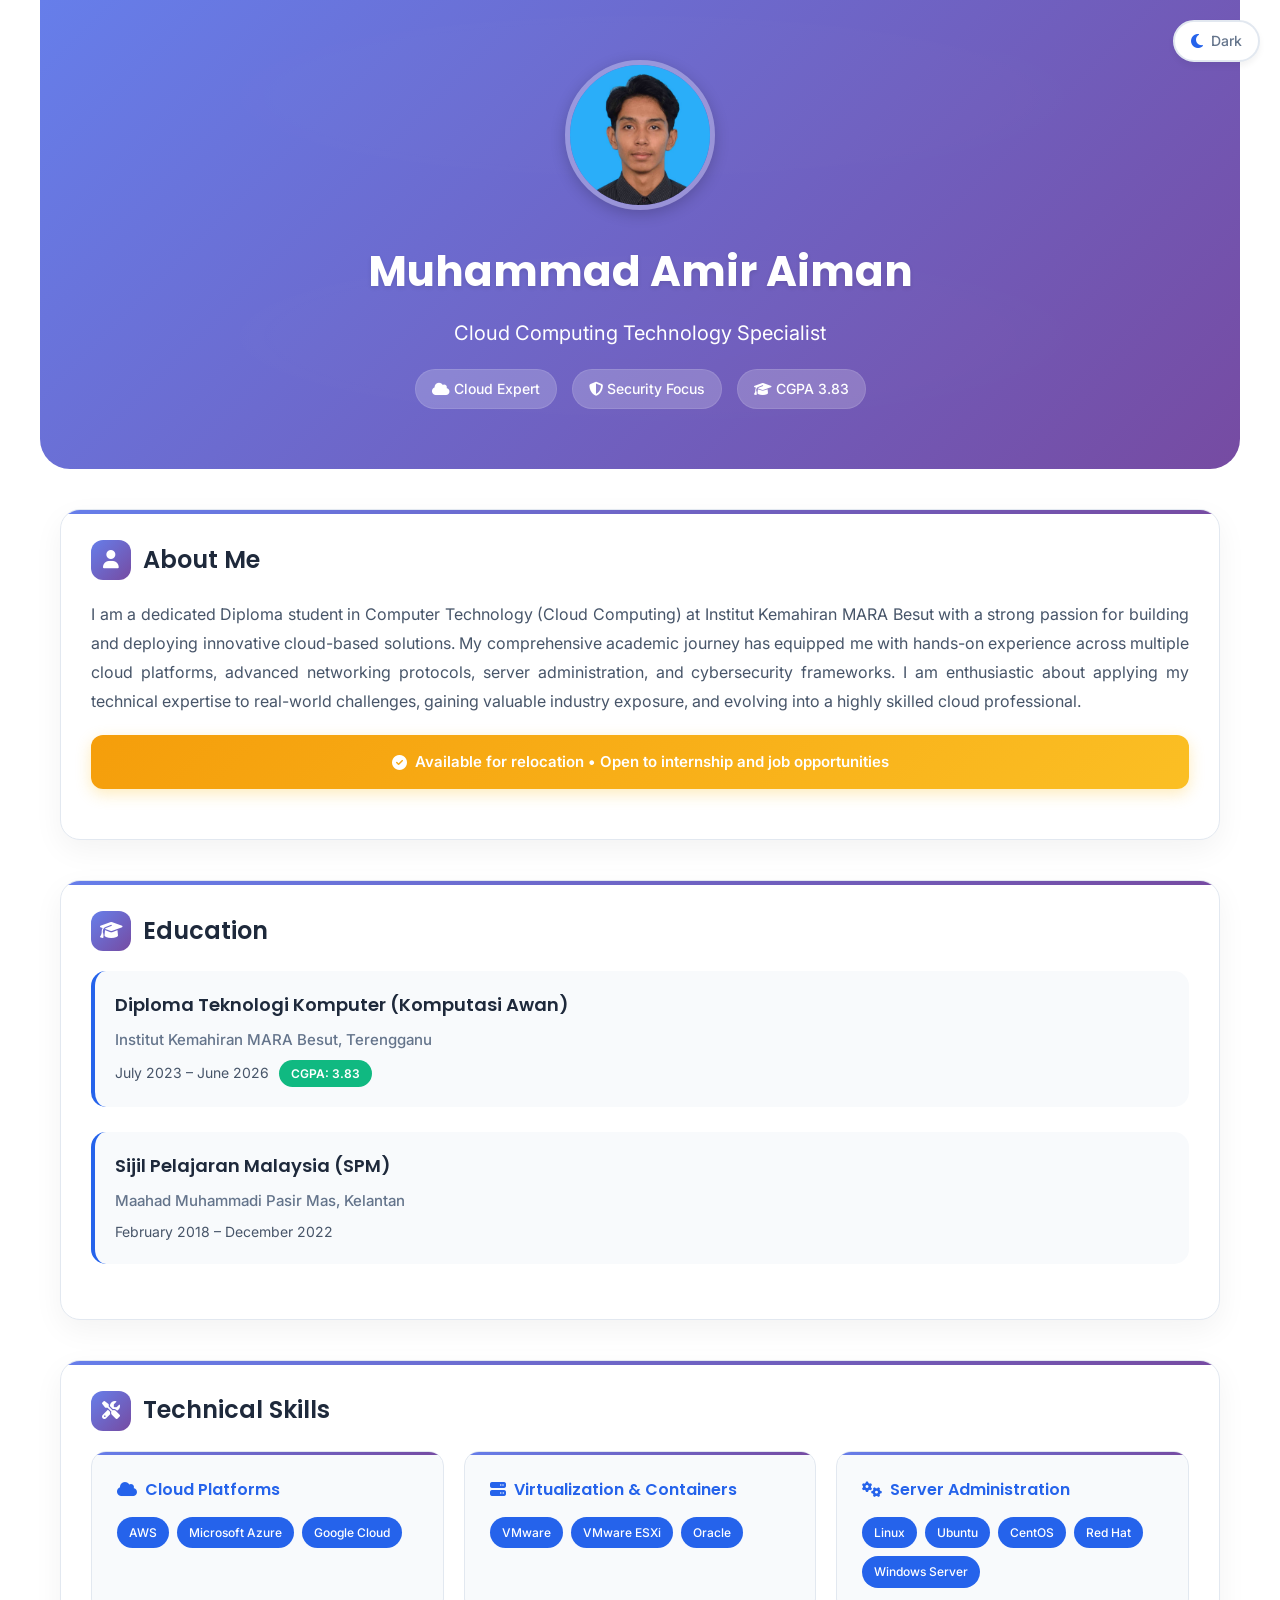
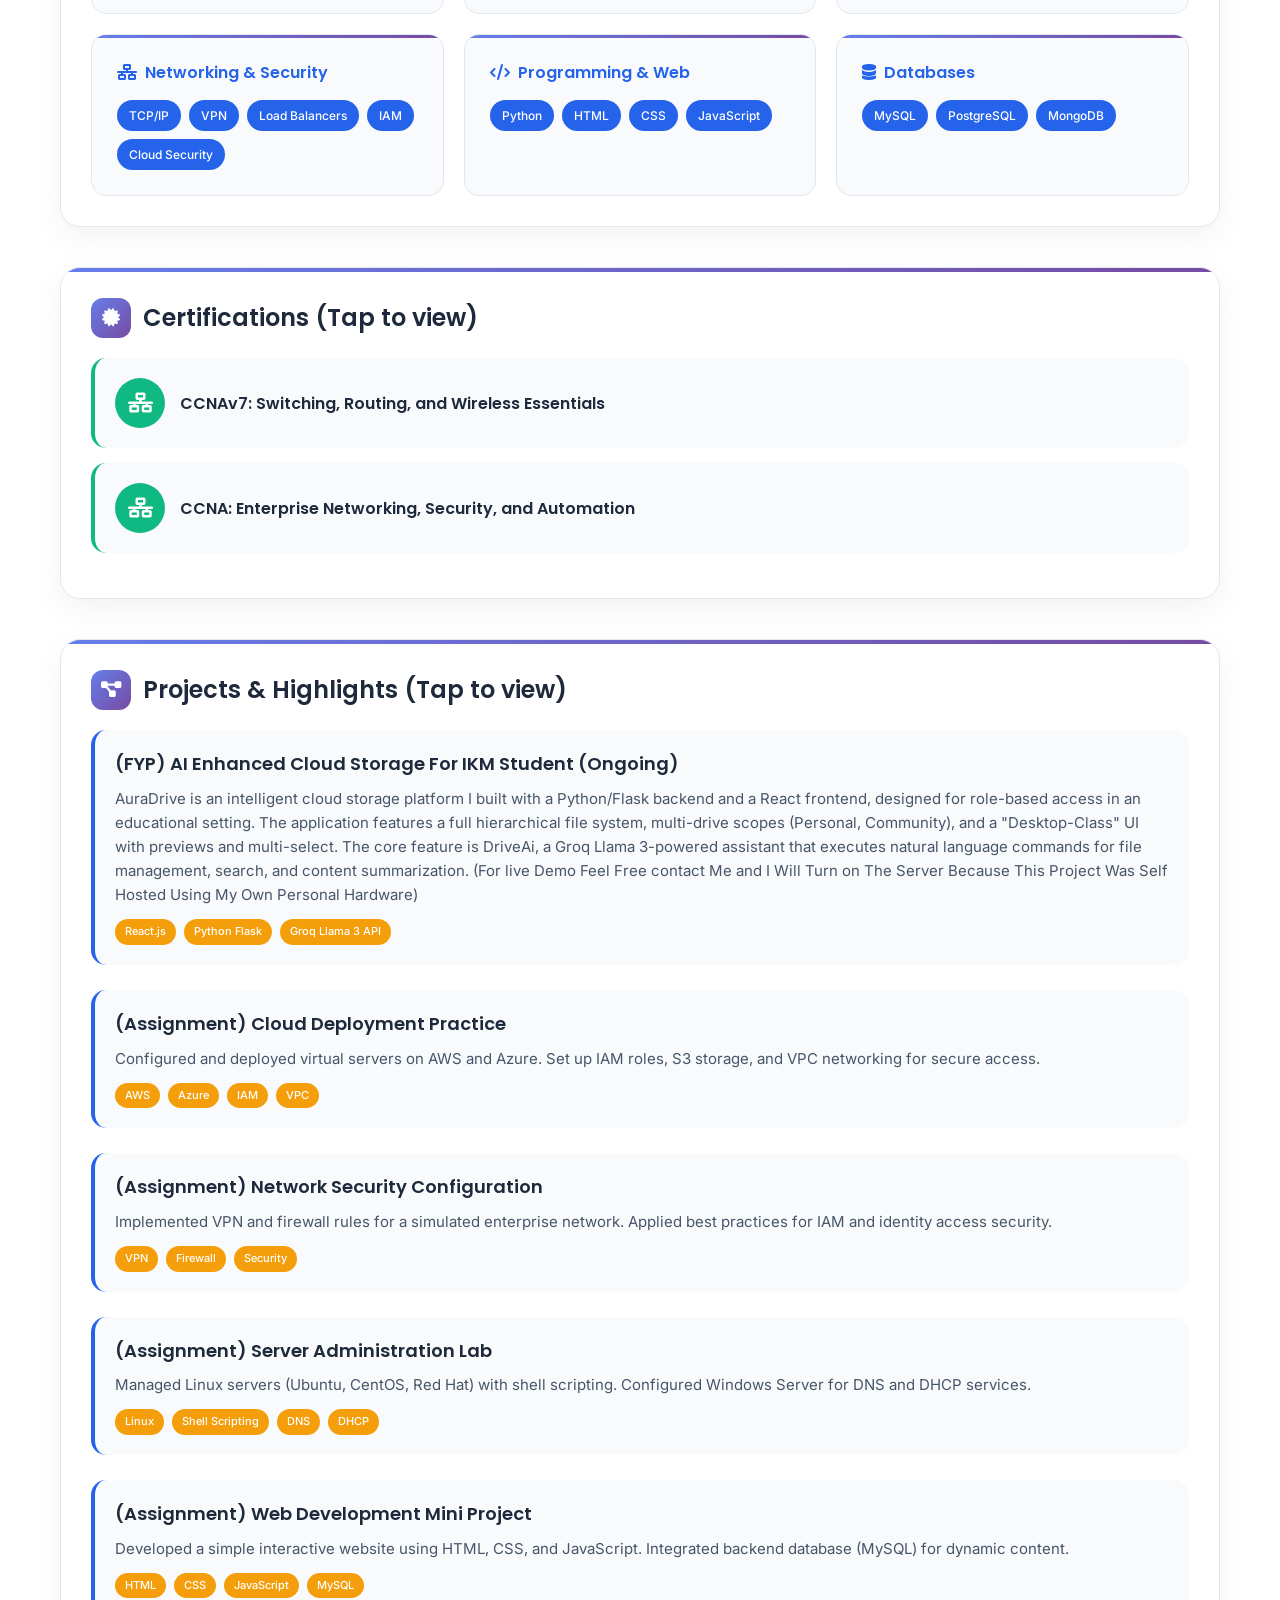
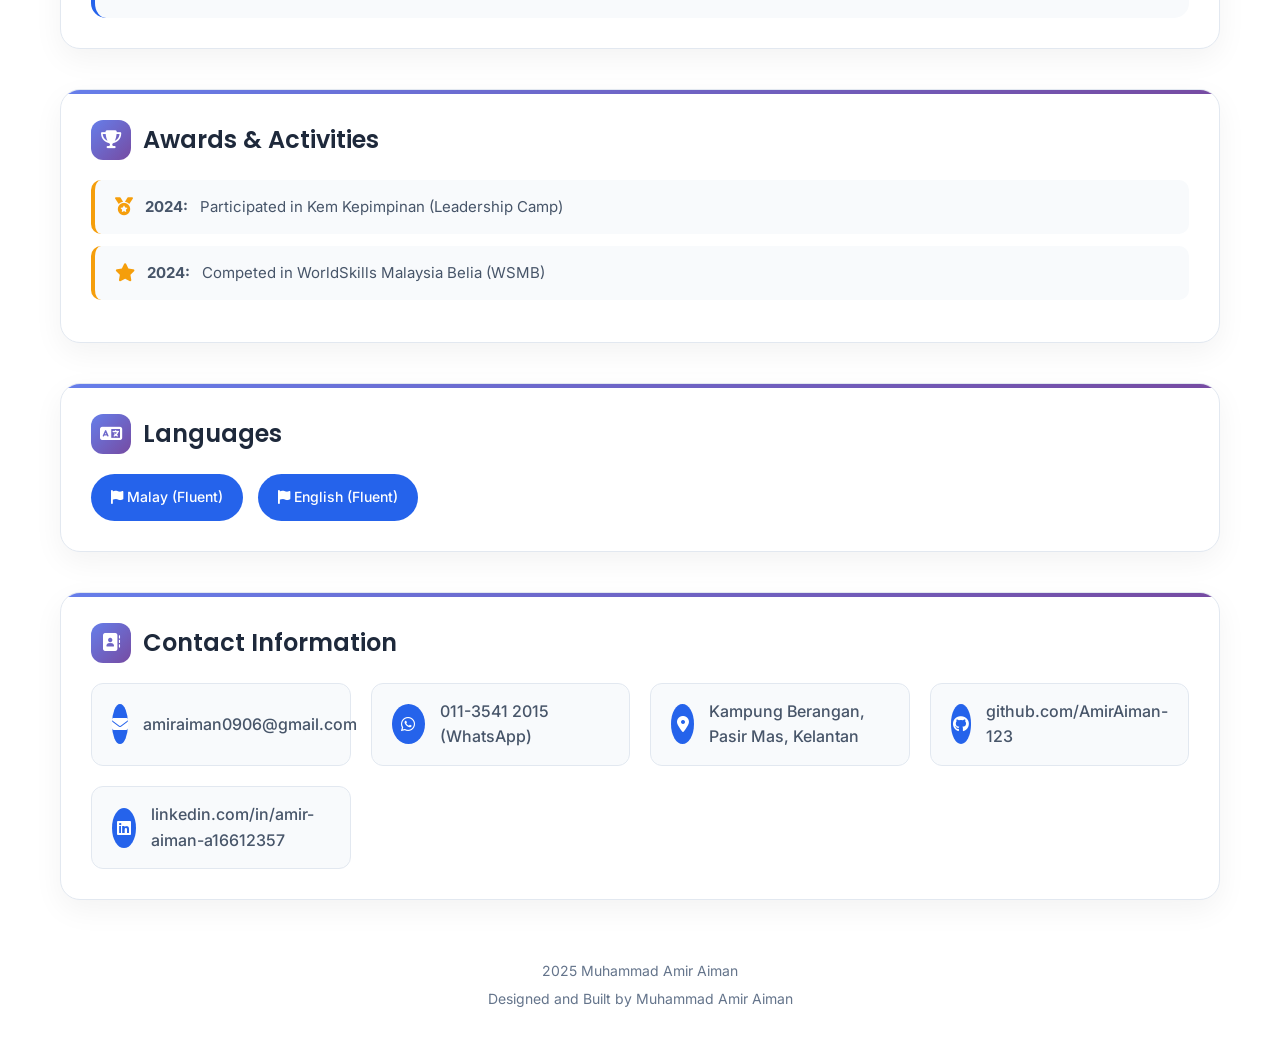
==== portfolio.html @ 3417a05a "commit" ====
<!DOCTYPE html>
<html lang="en">
<head>
    <meta charset="UTF-8">
    <meta name="viewport" content="width=device-width, initial-scale=1.0">
    <title>Muhammad Amir Aiman - Professional Portfolio</title>
    <link rel="stylesheet" href="https://cdnjs.cloudflare.com/ajax/libs/font-awesome/6.4.0/css/all.min.css">

    <link rel="icon" type="image/png" href="/favicon-96x96.png" sizes="96x96" />
<link rel="icon" type="image/svg+xml" href="/favicon.svg" />
<link rel="shortcut icon" href="/favicon.ico" />
<link rel="apple-touch-icon" sizes="180x180" href="/apple-touch-icon.png" />
<link rel="manifest" href="/site.webmanifest" />
    
    <style>
        /* Import Google Fonts */
        @import url('https://fonts.googleapis.com/css2?family=Inter:wght@300;400;500;600;700&display=swap');
        @import url('https://fonts.googleapis.com/css2?family=Poppins:wght@300;400;500;600;700&display=swap');
        
        /* Define CSS variables for themes */
        :root {
            /* Light Theme */
            --bg-primary: #ffffff;
            --bg-secondary: #f8fafc;
            --bg-card: #ffffff;
            --text-primary: #1e293b;
            --text-secondary: #64748b;
            --text-accent: #475569;
            --accent-blue: #2563eb;
            --accent-blue-light: #3b82f6;
            --accent-green: #10b981;
            --accent-amber: #f59e0b;
            --border-color: #e2e8f0;
            --shadow-light: rgba(0, 0, 0, 0.05);
            --shadow-medium: rgba(0, 0, 0, 0.1);
            --gradient-bg: linear-gradient(135deg, #667eea 0%, #764ba2 100%);
        }
        
        [data-theme="dark"] {
            /* Dark Theme */
            --bg-primary: #0f172a;
            --bg-secondary: #1e293b;
            --bg-card: #1e293b;
            --text-primary: #f1f5f9;
            --text-secondary: #94a3b8;
            --text-accent: #cbd5e1;
            --accent-blue: #3b82f6;
            --accent-blue-light: #60a5fa;
            --accent-green: #34d399;
            --accent-amber: #fbbf24;
            --border-color: #334155;
            --shadow-light: rgba(0, 0, 0, 0.3);
            --shadow-medium: rgba(0, 0, 0, 0.5);
            --gradient-bg: linear-gradient(135deg, #1e293b 0%, #334155 100%);
        }
        
        /* General styles */
        * {
            margin: 0;
            padding: 0;
            box-sizing: border-box;
        }
        
        body {
            font-family: 'Inter', sans-serif;
            line-height: 1.6;
            color: var(--text-primary);
            background: var(--bg-primary);
            transition: all 0.3s ease;
            min-height: 100vh;
        }
        
        .container {
            max-width: 1200px;
            margin: 0 auto;
            padding: 20px;
        }
        
        /* Theme toggle button styling */
        .theme-toggle {
            position: fixed;
            top: 20px;
            right: 20px;
            z-index: 1000;
            background: var(--bg-card);
            border: 2px solid var(--border-color);
            border-radius: 50px;
            padding: 8px 16px;
            cursor: pointer;
            display: flex;
            align-items: center;
            gap: 8px;
            transition: all 0.3s ease;
            box-shadow: 0 4px 6px var(--shadow-light);
        }
        
        .theme-toggle:hover {
            transform: translateY(-2px);
            box-shadow: 0 8px 15px var(--shadow-medium);
        }
        
        .theme-toggle i {
            font-size: 16px;
            color: var(--accent-blue);
        }
        
        .theme-toggle span {
            font-size: 14px;
            font-weight: 500;
            color: var(--text-secondary);
        }
        
        /* Header section styling */
        .header {
            background: var(--gradient-bg);
            color: white;
            text-align: center;
            padding: 60px 40px;
            margin: -20px -20px 40px -20px;
            border-radius: 0 0 30px 30px;
            position: relative;
            overflow: hidden;
        }
        
        .header::before {
            content: '';
            position: absolute;
            top: 0;
            left: 0;
            right: 0;
            bottom: 0;
            background: url('data:image/svg+xml,<svg xmlns="http://www.w3.org/2000/svg" viewBox="0 0 100 20"><defs><radialGradient id="a" cx="50%" cy="40%"><stop offset="0%" stop-color="white" stop-opacity="0.1"/><stop offset="100%" stop-color="white" stop-opacity="0"/></radialGradient></defs><rect width="100" height="20" fill="url(%23a)"/></svg>');
            opacity: 0.1;
        }
        
        .header-content {
            position: relative;
            z-index: 1;
        }

        .profile-picture {
            width: 150px;
            height: 150px;
            border-radius: 50%;
            border: 5px solid rgba(255, 255, 255, 0.3);
            margin-bottom: 20px;
            box-shadow: 0 4px 15px rgba(0,0,0,0.2);
            animation: fadeInUp 0.8s ease;
            object-fit: cover;
        }
        
        .name {
            font-family: 'Poppins', sans-serif;
            font-size: 42px;
            font-weight: 700;
            margin-bottom: 12px;
            text-shadow: 0 2px 4px rgba(0,0,0,0.1);
            animation: fadeInUp 0.8s ease;
        }
        
        .title {
            font-size: 20px;
            font-weight: 400;
            opacity: 0.9;
            margin-bottom: 20px;
            animation: fadeInUp 0.8s ease 0.2s both;
        }
        
        .header-badges {
            display: flex;
            justify-content: center;
            gap: 15px;
            flex-wrap: wrap;
            margin-top: 20px;
            animation: fadeInUp 0.8s ease 0.4s both;
        }
        
        .badge {
            background: rgba(255, 255, 255, 0.2);
            backdrop-filter: blur(10px);
            padding: 8px 16px;
            border-radius: 25px;
            font-size: 14px;
            font-weight: 500;
            border: 1px solid rgba(255, 255, 255, 0.1);
        }
        
        /* Section styling */
        .section {
            margin-bottom: 40px;
            opacity: 0;
            transform: translateY(20px);
            animation: fadeInUp 0.6s ease forwards;
        }
        
        /* Animation delays for sections */
        .section:nth-child(2) { animation-delay: 0.1s; }
        .section:nth-child(3) { animation-delay: 0.2s; }
        .section:nth-child(4) { animation-delay: 0.3s; }
        .section:nth-child(5) { animation-delay: 0.4s; }
        .section:nth-child(6) { animation-delay: 0.5s; }
        .section:nth-child(7) { animation-delay: 0.6s; }
        .section:nth-child(8) { animation-delay: 0.7s; }
        .section:nth-child(9) { animation-delay: 0.8s; }
        
        .section-card {
            background: var(--bg-card);
            border-radius: 20px;
            padding: 30px;
            box-shadow: 0 10px 30px var(--shadow-light);
            border: 1px solid var(--border-color);
            transition: all 0.3s ease;
            position: relative;
            overflow: hidden;
        }
        
        .section-card::before {
            content: '';
            position: absolute;
            top: 0;
            left: 0;
            width: 100%;
            height: 4px;
            background: var(--gradient-bg);
            border-radius: 20px 20px 0 0;
        }
        
        .section-card:hover {
            transform: translateY(-5px);
            box-shadow: 0 20px 40px var(--shadow-medium);
        }
        
        .section-title {
            font-family: 'Poppins', sans-serif;
            font-size: 24px;
            font-weight: 600;
            color: var(--text-primary);
            margin-bottom: 20px;
            display: flex;
            align-items: center;
            gap: 12px;
        }
        
        .section-icon {
            width: 40px;
            height: 40px;
            background: var(--gradient-bg);
            border-radius: 12px;
            display: flex;
            align-items: center;
            justify-content: center;
            color: white;
            font-size: 18px;
        }
        
        /* About section */
        .about-text {
            font-size: 16px;
            line-height: 1.8;
            text-align: justify;
            color: var(--text-accent);
            margin-bottom: 20px;
        }
        
        /* Education and Project sections */
        .education-item {
            margin-bottom: 25px;
        }

        .education-item, .project-item {
            padding: 20px;
            background: var(--bg-secondary);
            border-radius: 15px;
            border-left: 4px solid var(--accent-blue);
            transition: all 0.3s ease;
        }
        
        .education-item:hover, .project-item:hover {
            transform: translateX(5px);
            box-shadow: 0 5px 15px var(--shadow-light);
        }
        
        .education-title, .project-title {
            font-family: 'Poppins', sans-serif;
            font-weight: 600;
            color: var(--text-primary);
            font-size: 18px;
            margin-bottom: 8px;
        }
        
        .education-subtitle, .project-subtitle {
            color: var(--text-secondary);
            font-size: 15px;
            margin: 4px 0;
            font-weight: 500;
        }
        
        .education-details {
            color: var(--text-accent);
            font-size: 14px;
            margin-top: 8px;
        }
        
        .cgpa {
            display: inline-block;
            background: var(--accent-green);
            color: white;
            padding: 4px 12px;
            border-radius: 20px;
            font-size: 12px;
            font-weight: 600;
            margin-left: 10px;
        }
        
        /* Skills section */
        .skills-grid {
            display: grid;
            grid-template-columns: repeat(auto-fit, minmax(280px, 1fr));
            gap: 20px;
        }
        
        .skill-category {
            background: var(--bg-secondary);
            padding: 25px;
            border-radius: 15px;
            border: 1px solid var(--border-color);
            transition: all 0.3s ease;
            position: relative;
            overflow: hidden;
        }
        
        .skill-category::before {
            content: '';
            position: absolute;
            top: 0;
            left: 0;
            width: 100%;
            height: 3px;
            background: var(--gradient-bg);
        }
        
        .skill-category:hover {
            transform: translateY(-3px);
            box-shadow: 0 10px 25px var(--shadow-light);
        }
        
        .skill-category-title {
            font-family: 'Poppins', sans-serif;
            font-weight: 600;
            color: var(--accent-blue);
            font-size: 16px;
            margin-bottom: 15px;
            display: flex;
            align-items: center;
            gap: 8px;
        }
        
        .skill-tags {
            display: flex;
            flex-wrap: wrap;
            gap: 8px;
        }
        
        .skill-tag {
            background: var(--accent-blue);
            color: white;
            padding: 6px 12px;
            border-radius: 20px;
            font-size: 12px;
            font-weight: 500;
            transition: all 0.3s ease;
        }
        
        .skill-tag:hover {
            background: var(--accent-blue-light);
            transform: translateY(-2px);
        }
        
        /* Certifications section */
        .cert-item {
            background: var(--bg-secondary);
            padding: 20px;
            border-radius: 15px;
            border-left: 4px solid var(--accent-green);
            display: flex;
            align-items: center;
            gap: 15px;
            transition: all 0.3s ease;
            margin-bottom: 15px;
            text-decoration: none; /* Remove underline from link */
            color: var(--text-primary);
        }
        
        .cert-item:hover {
            transform: translateX(5px);
            box-shadow: 0 5px 15px var(--shadow-light);
        }
        
        .cert-icon {
            width: 50px;
            height: 50px;
            background: var(--accent-green);
            border-radius: 50%;
            display: flex;
            align-items: center;
            justify-content: center;
            color: white;
            font-size: 20px;
        }
        
        .cert-title {
            font-family: 'Poppins', sans-serif;
            font-weight: 600;
            color: var(--text-primary);
            font-size: 16px;
        }

        /* Projects section */
        .project-link {
            display: block;
            text-decoration: none;
            color: inherit;
            margin-bottom: 25px;
        }

        .project-link:last-child {
            margin-bottom: 0;
        }

        .project-description {
            font-size: 15px;
            color: var(--text-accent);
            margin-top: 8px;
            line-height: 1.6;
        }
        
        .project-tech {
            display: flex;
            gap: 8px;
            margin-top: 12px;
            flex-wrap: wrap;
        }
        
        .tech-tag {
            background: var(--accent-amber);
            color: white;
            padding: 4px 10px;
            border-radius: 15px;
            font-size: 11px;
            font-weight: 500;
        }
        
        /* Awards & Activities section */
        .awards-list {
            list-style: none;
        }
        
        .awards-list li {
            padding: 15px 20px;
            margin-bottom: 12px;
            background: var(--bg-secondary);
            border-radius: 10px;
            border-left: 4px solid var(--accent-amber);
            font-size: 15px;
            color: var(--text-accent);
            transition: all 0.3s ease;
            display: flex;
            align-items: center;
            gap: 12px;
        }
        
        .awards-list li:hover {
            transform: translateX(5px);
            box-shadow: 0 3px 10px var(--shadow-light);
        }
        
        .award-icon {
            color: var(--accent-amber);
            font-size: 18px;
        }
        
        /* Contact section */
        .contact-grid {
            display: grid;
            grid-template-columns: repeat(auto-fit, minmax(250px, 1fr));
            gap: 20px;
        }
        
        .contact-item {
            display: flex;
            align-items: center;
            gap: 15px;
            font-size: 16px;
            color: var(--text-accent);
            padding: 15px 20px;
            background: var(--bg-secondary);
            border-radius: 12px;
            transition: all 0.3s ease;
            border: 1px solid var(--border-color);
            text-decoration: none; /* Remove underline for links */
        }
        
        .contact-item:hover {
            transform: translateY(-2px);
            box-shadow: 0 5px 15px var(--shadow-light);
        }
        
        .contact-icon {
            width: 40px;
            height: 40px;
            background: var(--accent-blue);
            border-radius: 50%;
            display: flex;
            align-items: center;
            justify-content: center;
            color: white;
            font-size: 16px;
        }
        
        .contact-text {
            font-weight: 500;
        }
        
        /* Languages section */
        .languages {
            display: flex;
            gap: 15px;
            flex-wrap: wrap;
        }
        
        .language-item {
            background: var(--accent-blue);
            color: white;
            padding: 12px 20px;
            border-radius: 25px;
            font-size: 14px;
            font-weight: 500;
            transition: all 0.3s ease;
        }
        
        .language-item:hover {
            background: var(--accent-blue-light);
            transform: translateY(-2px);
        }
        
        /* Highlight bar */
        .highlight {
            background: linear-gradient(135deg, var(--accent-amber), #fbbf24);
            color: white;
            padding: 15px 20px;
            border-radius: 12px;
            margin: 20px 0;
            text-align: center;
            box-shadow: 0 5px 15px rgba(251, 191, 36, 0.3);
        }
        
        .highlight-text {
            font-size: 15px;
            font-weight: 600;
            display: flex;
            align-items: center;
            justify-content: center;
            gap: 8px;
        }
        
        /* Footer styling */
        .footer {
            text-align: center;
            padding: 20px 0;
            color: var(--text-secondary);
            font-size: 14px;
            margin-top: 20px;
        }
        
        .footer-content {
            max-width: 600px;
            margin: 0 auto;
        }
        
        .footer-content p {
            margin-bottom: 5px;
        }

        /* Keyframe Animations */
        @keyframes fadeInUp {
            from {
                opacity: 0;
                transform: translateY(30px);
            }
            to {
                opacity: 1;
                transform: translateY(0);
            }
        }
        
        @keyframes pulse {
            0%, 100% {
                transform: scale(1);
            }
            50% {
                transform: scale(1.05);
            }
        }
        
        /* Responsive Design */
        @media (max-width: 768px) {
            .container {
                padding: 15px;
            }
            
            .header {
                padding: 40px 20px;
                margin: -15px -15px 30px -15px;
            }
            
            .name {
                font-size: 32px;
            }
            
            .title {
                font-size: 18px;
            }
            
            .section-card {
                padding: 20px;
            }
            
            .skills-grid {
                grid-template-columns: 1fr;
            }
            
            .contact-grid {
                grid-template-columns: 1fr;
            }
            
            .theme-toggle {
                top: 10px;
                right: 10px;
                padding: 6px 12px;
            }
            .profile-picture {
                width: 120px;
                height: 120px;
            }
        }
        
        /* Print Styles */
        @media print {
            .theme-toggle {
                display: none;
            }
            
            .container {
                padding: 15mm;
            }
            
            .section {
                page-break-inside: avoid;
            }
            
            .section-card {
                box-shadow: none;
                border: 1px solid #e2e8f0;
            }
        }
    </style>
</head>
<body>
    <!-- Theme Toggle Button -->
    <div class="theme-toggle" onclick="toggleTheme()">
        <i class="fas fa-moon" id="theme-icon"></i>
        <span id="theme-text">Dark</span>
    </div>
    
    <div class="container">
        <!-- Header Section -->
        <div class="header">
            <div class="header-content">
                <img src="pictureprofile.jpeg" alt="Muhammad Amir Aiman" class="profile-picture">
                <div class="name">Muhammad Amir Aiman</div>
                <div class="title">Cloud Computing Technology Specialist</div>
                <div class="header-badges">
                    <div class="badge"><i class="fas fa-cloud"></i> Cloud Expert</div>
                    <div class="badge"><i class="fas fa-shield-alt"></i> Security Focus</div>
                    <div class="badge"><i class="fas fa-graduation-cap"></i> CGPA 3.83</div>
                </div>
            </div>
        </div>

        <!-- About Me Section -->
        <section class="section">
            <div class="section-card">
                <h2 class="section-title">
                    <div class="section-icon"><i class="fas fa-user"></i></div>
                    About Me
                </h2>
                <p class="about-text">
                    I am a dedicated Diploma student in Computer Technology (Cloud Computing) at Institut Kemahiran MARA Besut with a strong passion for building and deploying innovative cloud-based solutions. My comprehensive academic journey has equipped me with hands-on experience across multiple cloud platforms, advanced networking protocols, server administration, and cybersecurity frameworks. I am enthusiastic about applying my technical expertise to real-world challenges, gaining valuable industry exposure, and evolving into a highly skilled cloud professional.
                </p>
                <div class="highlight">
                    <div class="highlight-text">
                        <i class="fas fa-check-circle"></i>
                        Available for relocation &bull; Open to internship and job opportunities
                    </div>
                </div>
            </div>
        </section>

        <!-- Education Section -->
        <section class="section">
            <div class="section-card">
                <h2 class="section-title">
                    <div class="section-icon"><i class="fas fa-graduation-cap"></i></div>
                    Education
                </h2>
                <div class="education-item">
                    <div class="education-title">Diploma Teknologi Komputer (Komputasi Awan)</div>
                    <div class="education-subtitle">Institut Kemahiran MARA Besut, Terengganu</div>
                    <div class="education-details">July 2023 &ndash; June 2026<span class="cgpa">CGPA: 3.83</span></div>
                </div>
                <div class="education-item">
                    <div class="education-title">Sijil Pelajaran Malaysia (SPM)</div>
                    <div class="education-subtitle">Maahad Muhammadi Pasir Mas, Kelantan</div>
                    <div class="education-details">February 2018 &ndash; December 2022</div>
                </div>
            </div>
        </section>

        <!-- Technical Skills Section -->
        <section class="section">
            <div class="section-card">
                <h2 class="section-title">
                    <div class="section-icon"><i class="fas fa-tools"></i></div>
                    Technical Skills
                </h2>
                <div class="skills-grid">
                    <div class="skill-category">
                        <div class="skill-category-title">
                            <i class="fas fa-cloud"></i>
                            Cloud Platforms
                        </div>
                        <div class="skill-tags">
                            <div class="skill-tag">AWS</div>
                            <div class="skill-tag">Microsoft Azure</div>
                            <div class="skill-tag">Google Cloud</div>
                        </div>
                    </div>
                    <div class="skill-category">
                        <div class="skill-category-title">
                            <i class="fas fa-server"></i>
                            Virtualization & Containers
                        </div>
                        <div class="skill-tags">
                            <div class="skill-tag">VMware</div>
                            <div class="skill-tag">VMware ESXi</div>
                            <div class="skill-tag">Oracle</div>
                        </div>
                    </div>
                    <div class="skill-category">
                        <div class="skill-category-title">
                            <i class="fas fa-cogs"></i>
                            Server Administration
                        </div>
                        <div class="skill-tags">
                            <div class="skill-tag">Linux</div>
                            <div class="skill-tag">Ubuntu</div>
                            <div class="skill-tag">CentOS</div>
                            <div class="skill-tag">Red Hat</div>
                            <div class="skill-tag">Windows Server</div>
                        </div>
                    </div>
                    <div class="skill-category">
                        <div class="skill-category-title">
                            <i class="fas fa-network-wired"></i>
                            Networking & Security
                        </div>
                        <div class="skill-tags">
                            <div class="skill-tag">TCP/IP</div>
                            <div class="skill-tag">VPN</div>
                            <div class="skill-tag">Load Balancers</div>
                            <div class="skill-tag">IAM</div>
                            <div class="skill-tag">Cloud Security</div>
                        </div>
                    </div>
                    <div class="skill-category">
                        <div class="skill-category-title">
                            <i class="fas fa-code"></i>
                            Programming & Web
                        </div>
                        <div class="skill-tags">
                            <div class="skill-tag">Python</div>
                            <div class="skill-tag">HTML</div>
                            <div class="skill-tag">CSS</div>
                            <div class="skill-tag">JavaScript</div>
                        </div>
                    </div>
                    <div class="skill-category">
                        <div class="skill-category-title">
                            <i class="fas fa-database"></i>
                            Databases
                        </div>
                        <div class="skill-tags">
                            <div class="skill-tag">MySQL</div>
                            <div class="skill-tag">PostgreSQL</div>
                            <div class="skill-tag">MongoDB</div>
                        </div>
                    </div>
                </div>
            </div>
        </section>

        <!-- Certifications Section -->
        <section class="section">
            <div class="section-card">
                <h2 class="section-title">
                    <div class="section-icon"><i class="fas fa-certificate"></i></div>
                    Certifications (Tap to view)
                </h2>
                <!-- Certificate 1 with a link -->
                <a href="CCNAv7_certificate.pdf" target="_blank" class="cert-item">
                    <div class="cert-icon">
                        <i class="fas fa-network-wired"></i>
                    </div>
                    <div class="cert-title">CCNAv7: Switching, Routing, and Wireless Essentials</div>
                </a>
                <!-- Certificate 2 with a link -->
                 <a href="CCNA_Enterprise_certificate.pdf" target="_blank" class="cert-item">
                    <div class="cert-icon">
                        <i class="fas fa-network-wired"></i>
                    </div>
                    <div class="cert-title">CCNA: Enterprise Networking, Security, and Automation</div>
                </a>
            </div>
        </section>

        <!-- Projects Section -->
        <section class="section">
            <div class="section-card">
                <h2 class="section-title">
                    <div class="section-icon"><i class="fas fa-project-diagram"></i></div>
                    Projects & Highlights (Tap to view)
                </h2>

                <a href="ai-enhanced-cloud-storage.html" class="project-link">
                    <div class="project-item">
                        <div class="project-title">(FYP) AI Enhanced Cloud Storage For IKM Student (Ongoing)</div>
                        <div class="project-description">
    AuraDrive is an intelligent cloud storage platform I built with a Python/Flask backend and a React frontend, designed for role-based access in an educational setting. The application features a full hierarchical file system, multi-drive scopes (Personal, Community), and a "Desktop-Class" UI with previews and multi-select. The core feature is DriveAi, a Groq Llama 3-powered assistant that executes natural language commands for file management, search, and content summarization. (For live Demo Feel Free contact Me and I Will Turn on The Server Because This Project Was Self Hosted Using My Own Personal Hardware)
                        </div>
                        <div class="project-tech">
                            <div class="tech-tag">React.js</div>
                            <div class="tech-tag">Python Flask</div>
                            <div class="tech-tag">Groq Llama 3 API</div>
                        </div>
                    </div>
                </a>

                <a href="cloud-deployment-practice.html" class="project-link">
                    <div class="project-item">
                        <div class="project-title">(Assignment) Cloud Deployment Practice</div>
                        <div class="project-description">
                            Configured and deployed virtual servers on AWS and Azure. Set up IAM roles, S3 storage, and VPC networking for secure access.
                        </div>
                        <div class="project-tech">
                            <div class="tech-tag">AWS</div>
                            <div class="tech-tag">Azure</div>
                            <div class="tech-tag">IAM</div>
                            <div class="tech-tag">VPC</div>
                        </div>
                    </div>
                </a>

                <a href="network-security-configuration.html" class="project-link">
                    <div class="project-item">
                        <div class="project-title">(Assignment) Network Security Configuration</div>
                        <div class="project-description">
                            Implemented VPN and firewall rules for a simulated enterprise network. Applied best practices for IAM and identity access security.
                        </div>
                        <div class="project-tech">
                            <div class="tech-tag">VPN</div>
                            <div class="tech-tag">Firewall</div>
                            <div class="tech-tag">Security</div>
                        </div>
                    </div>
                </a>

                <a href="server-administration-lab.html" class="project-link">
                    <div class="project-item">
                        <div class="project-title">(Assignment) Server Administration Lab</div>
                        <div class="project-description">
                            Managed Linux servers (Ubuntu, CentOS, Red Hat) with shell scripting. Configured Windows Server for DNS and DHCP services.
                        </div>
                        <div class="project-tech">
                            <div class="tech-tag">Linux</div>
                            <div class="tech-tag">Shell Scripting</div>
                            <div class="tech-tag">DNS</div>
                            <div class="tech-tag">DHCP</div>
                        </div>
                    </div>
                </a>

                <a href="web-development-mini-project.html" class="project-link">
                    <div class="project-item">
                        <div class="project-title">(Assignment) Web Development Mini Project</div>
                        <div class="project-description">
                            Developed a simple interactive website using HTML, CSS, and JavaScript. Integrated backend database (MySQL) for dynamic content.
                        </div>
                        <div class="project-tech">
                            <div class="tech-tag">HTML</div>
                            <div class="tech-tag">CSS</div>
                            <div class="tech-tag">JavaScript</div>
                            <div class="tech-tag">MySQL</div>
                        </div>
                    </div>
                </a>
            </div>
        </section>

        <!-- Awards & Activities Section -->
        <section class="section">
            <div class="section-card">
                <h2 class="section-title">
                    <div class="section-icon"><i class="fas fa-trophy"></i></div>
                    Awards & Activities
                </h2>
                <ul class="awards-list">
                    <li>
                        <i class="fas fa-medal award-icon"></i>
                        <strong>2024:</strong> Participated in Kem Kepimpinan (Leadership Camp)
                    </li>
                    <li>
                        <i class="fas fa-star award-icon"></i>
                        <strong>2024:</strong> Competed in WorldSkills Malaysia Belia (WSMB)
                    </li>
                </ul>
            </div>
        </section>

        <!-- Languages Section -->
        <section class="section">
            <div class="section-card">
                <h2 class="section-title">
                    <div class="section-icon"><i class="fas fa-language"></i></div>
                    Languages
                </h2>
                <div class="languages">
                    <div class="language-item">
                        <i class="fas fa-flag"></i> Malay (Fluent)
                    </div>
                    <div class="language-item">
                        <i class="fas fa-flag"></i> English (Fluent)
                    </div>
                </div>
            </div>
        </section>

        <!-- Contact Information Section -->
        <section class="section">
            <div class="section-card">
                <h2 class="section-title">
                    <div class="section-icon"><i class="fas fa-address-book"></i></div>
                    Contact Information
                </h2>
                <div class="contact-grid">
                    <!-- Updated to be a mailto link -->
                    <a href="mailto:amiraiman0906@gmail.com" class="contact-item">
                        <div class="contact-icon">
                            <i class="fas fa-envelope"></i>
                        </div>
                        <div class="contact-text">amiraiman0906@gmail.com</div>
                    </a>
                    <!-- Updated to be a tel link with a WhatsApp URL for mobile -->
                    <a href="https://wa.me/601135412015" target="_blank" class="contact-item">
                        <div class="contact-icon">
                            <i class="fab fa-whatsapp"></i>
                        </div>
                        <div class="contact-text">011-3541 2015 (WhatsApp)</div>
                    </a>
                    <!-- This one is an address, so it's not a link -->
                    <div class="contact-item">
                        <div class="contact-icon">
                            <i class="fas fa-map-marker-alt"></i>
                        </div>
                        <div class="contact-text">Kampung Berangan, Pasir Mas, Kelantan</div>
                    </div>
                    <!-- Updated to be a link to GitHub -->
                    <a href="https://github.com/AmirAiman-123" target="_blank" class="contact-item">
                        <div class="contact-icon">
                            <i class="fab fa-github"></i>
                        </div>
                        <div class="contact-text">github.com/AmirAiman-123</div>
                    </a>
                    <!-- Updated to be a link to LinkedIn -->
                    <a href="www.linkedin.com/in/muhammad-amir-aiman-abd-hadi-a16612357" target="_blank" class="contact-item">
                        <div class="contact-icon">
                            <i class="fab fa-linkedin"></i>
                        </div>
                        <div class="contact-text">linkedin.com/in/amir-aiman-a16612357</div>
                    </a>
                </div>
            </div>
        </section>

        <!-- Footer -->
        <footer class="footer">
            <div class="footer-content">
                <p> 2025 Muhammad Amir Aiman</p>
                <p>Designed and Built by Muhammad Amir Aiman </p>
            </div>
        </footer>
    </div>

    <script>
        // Check local storage for theme preference and apply it on load
        function applyTheme() {
            const currentTheme = localStorage.getItem('theme') || 'light';
            document.documentElement.setAttribute('data-theme', currentTheme);
            const themeIcon = document.getElementById('theme-icon');
            const themeText = document.getElementById('theme-text');
            if (currentTheme === 'dark') {
                if (themeIcon) themeIcon.classList.replace('fa-moon', 'fa-sun');
                if (themeText) themeText.textContent = 'Light';
            } else {
                if (themeIcon) themeIcon.classList.replace('fa-sun', 'fa-moon');
                if (themeText) themeText.textContent = 'Dark';
            }
        }

        // Toggle between light and dark themes
        function toggleTheme() {
            const currentTheme = document.documentElement.getAttribute('data-theme');
            const newTheme = currentTheme === 'dark' ? 'light' : 'dark';
            document.documentElement.setAttribute('data-theme', newTheme);
            localStorage.setItem('theme', newTheme);
            
            // Update the icon and text
            const themeIcon = document.getElementById('theme-icon');
            const themeText = document.getElementById('theme-text');
            if (newTheme === 'dark') {
                if (themeIcon) themeIcon.classList.replace('fa-moon', 'fa-sun');
                if (themeText) themeText.textContent = 'Light';
            } else {
                if (themeIcon) themeIcon.classList.replace('fa-sun', 'fa-moon');
                if (themeText) themeText.textContent = 'Dark';
            }
        }
        
        // Apply the theme on the initial page load
        window.onload = applyTheme;
    </script>
</body>
</html>
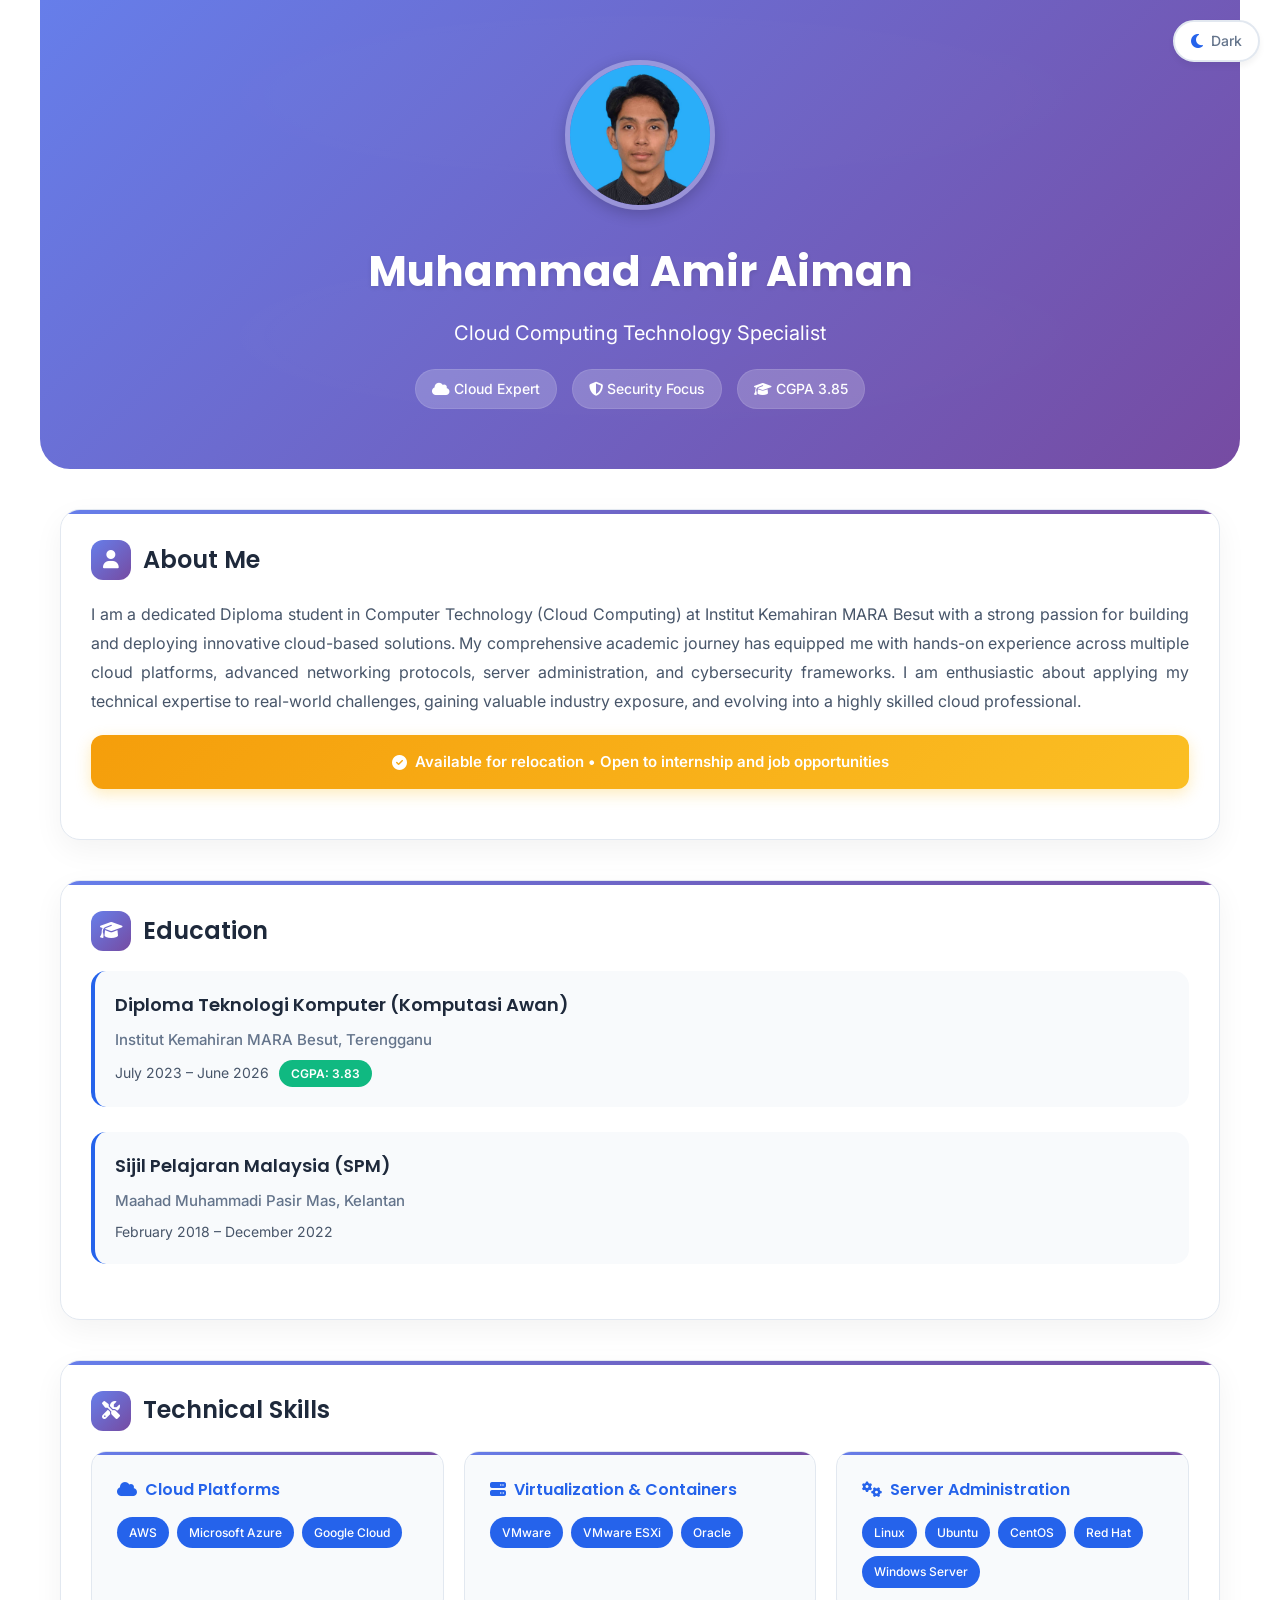
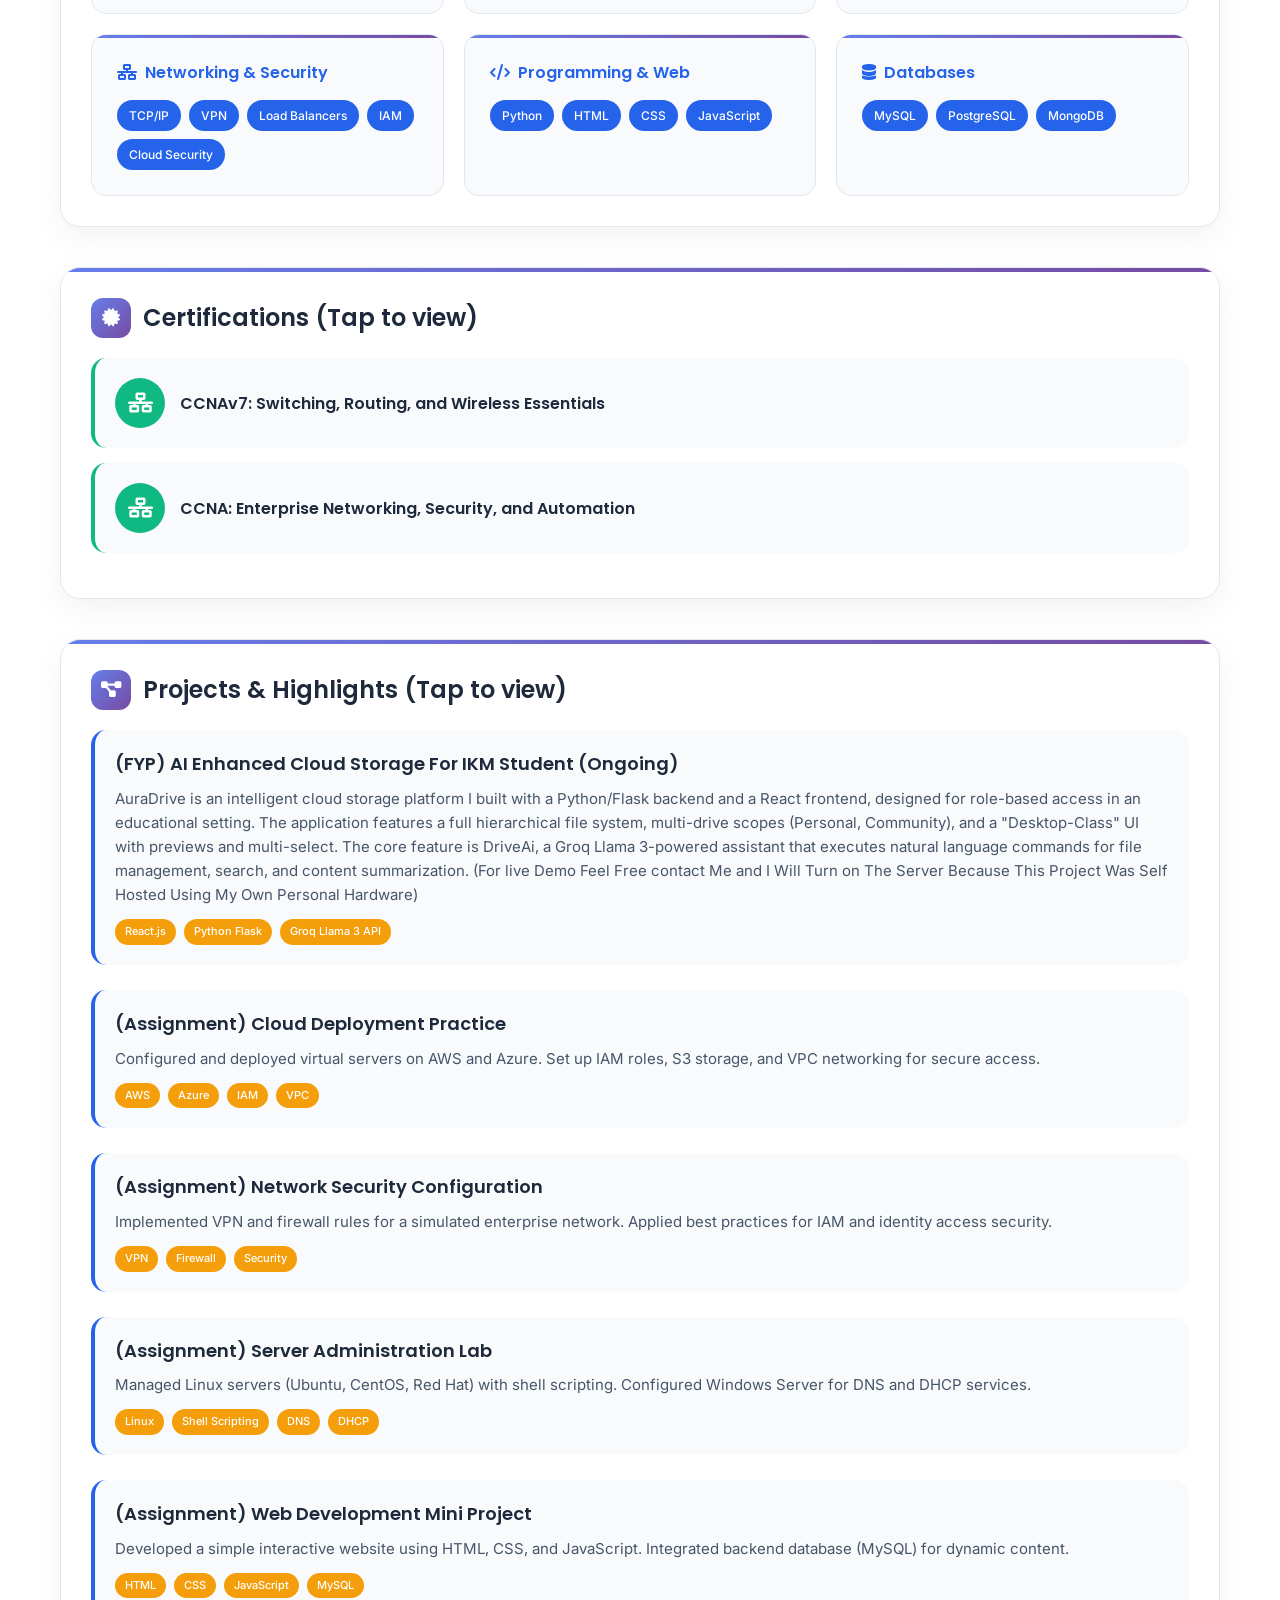
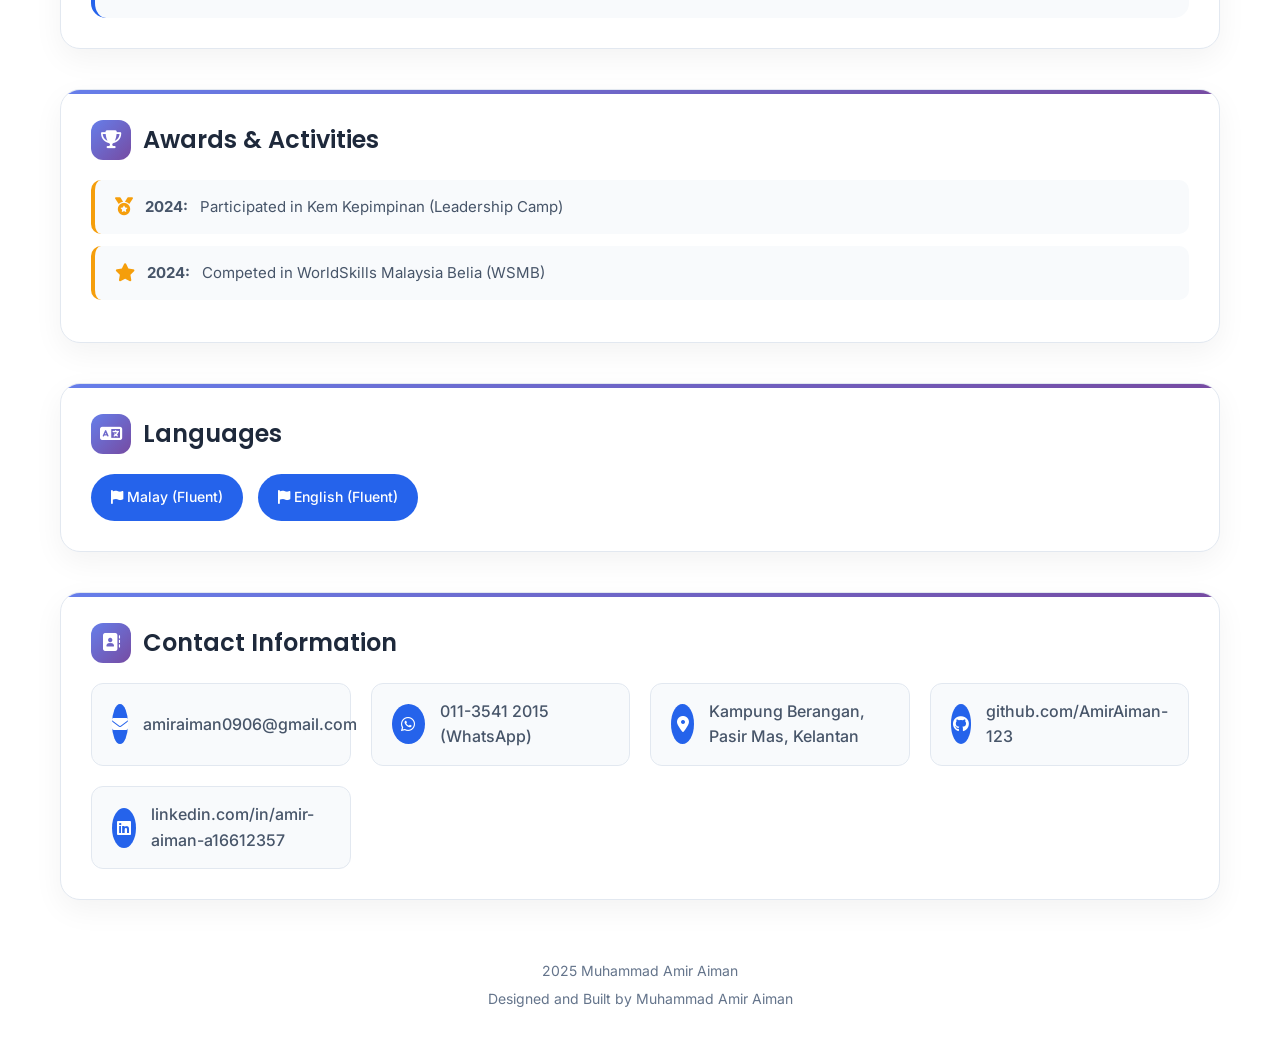
==== commit 3371e8ab: "Update portfolio.html" ====
--- a/portfolio.html
+++ b/portfolio.html
@@ -682,7 +682,7 @@
                 <div class="header-badges">
                     <div class="badge"><i class="fas fa-cloud"></i> Cloud Expert</div>
                     <div class="badge"><i class="fas fa-shield-alt"></i> Security Focus</div>
-                    <div class="badge"><i class="fas fa-graduation-cap"></i> CGPA 3.83</div>
+                    <div class="badge"><i class="fas fa-graduation-cap"></i> CGPA 3.85</div>
                 </div>
             </div>
         </div>
@@ -1026,7 +1026,6 @@
             }
         }
 
-        // Toggle between light and dark themes
         function toggleTheme() {
             const currentTheme = document.documentElement.getAttribute('data-theme');
             const newTheme = currentTheme === 'dark' ? 'light' : 'dark';
@@ -1045,7 +1044,6 @@
             }
         }
         
-        // Apply the theme on the initial page load
         window.onload = applyTheme;
     </script>
 </body>
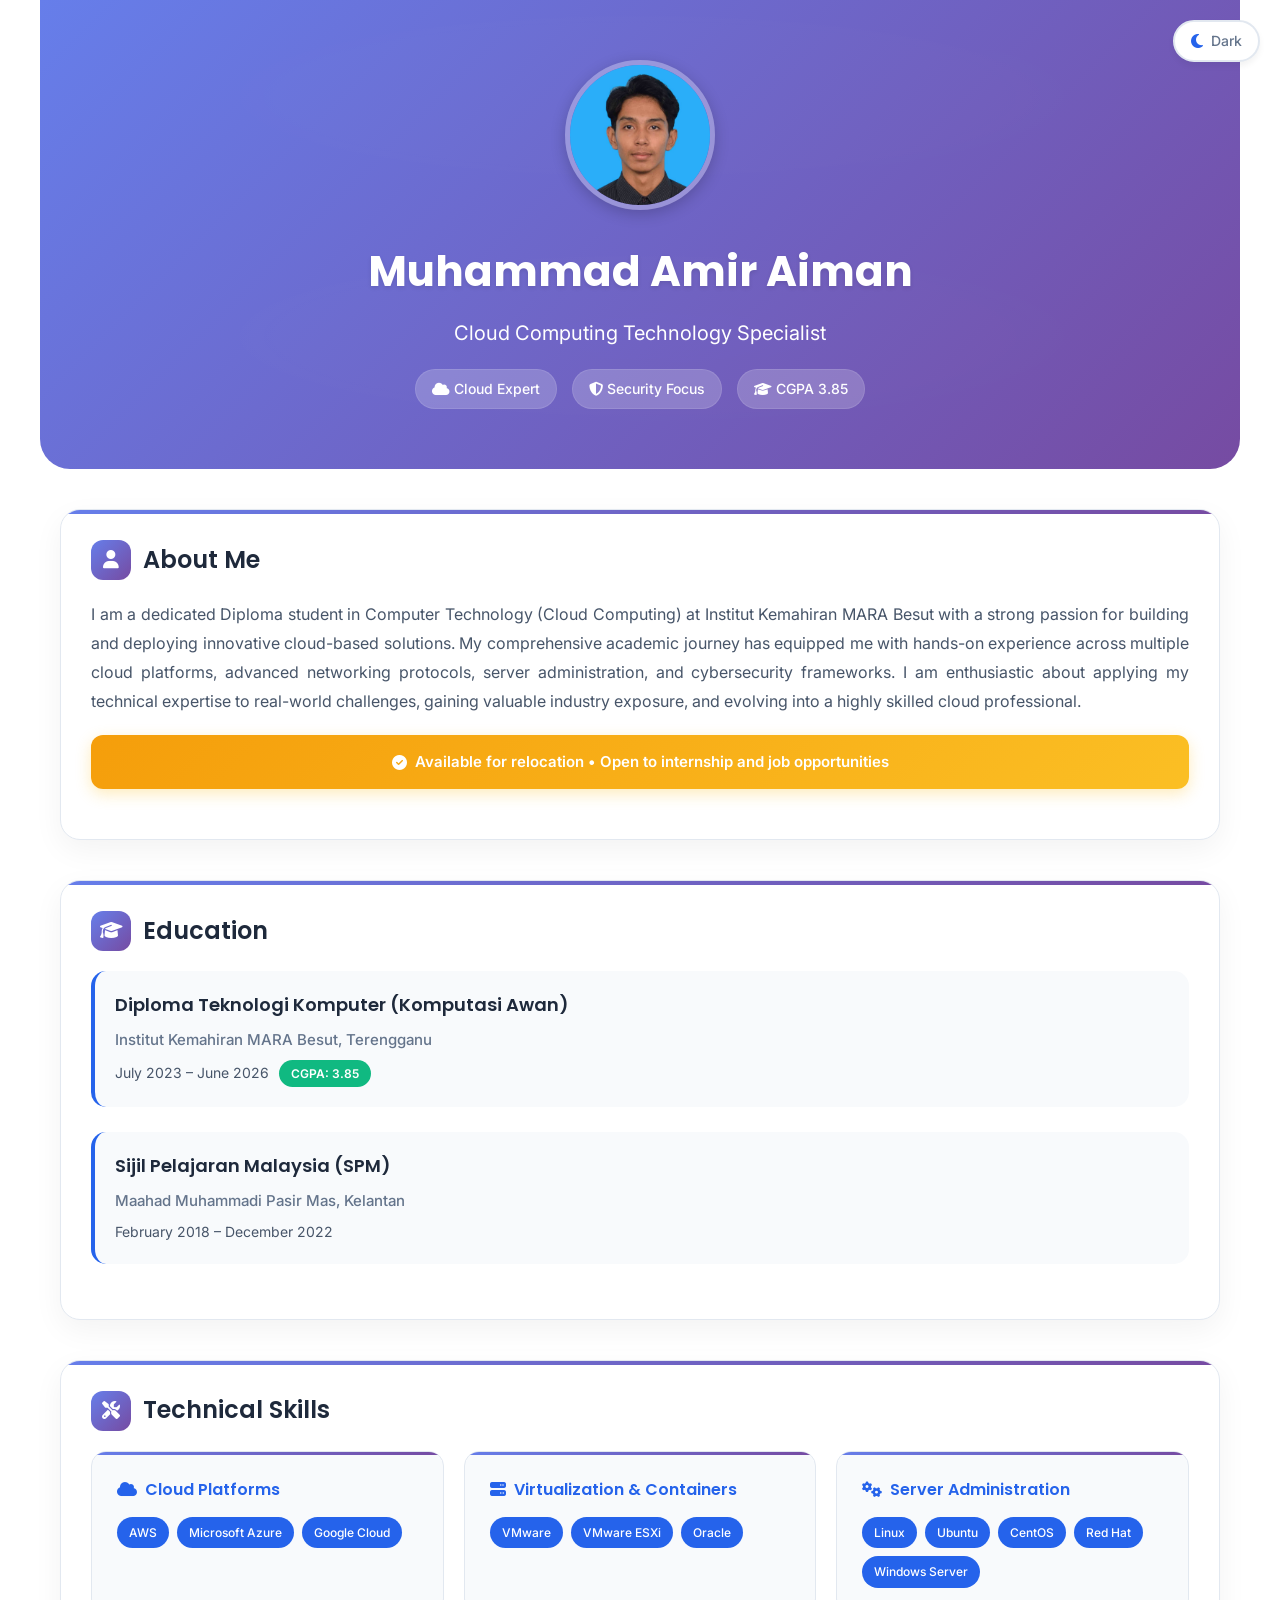
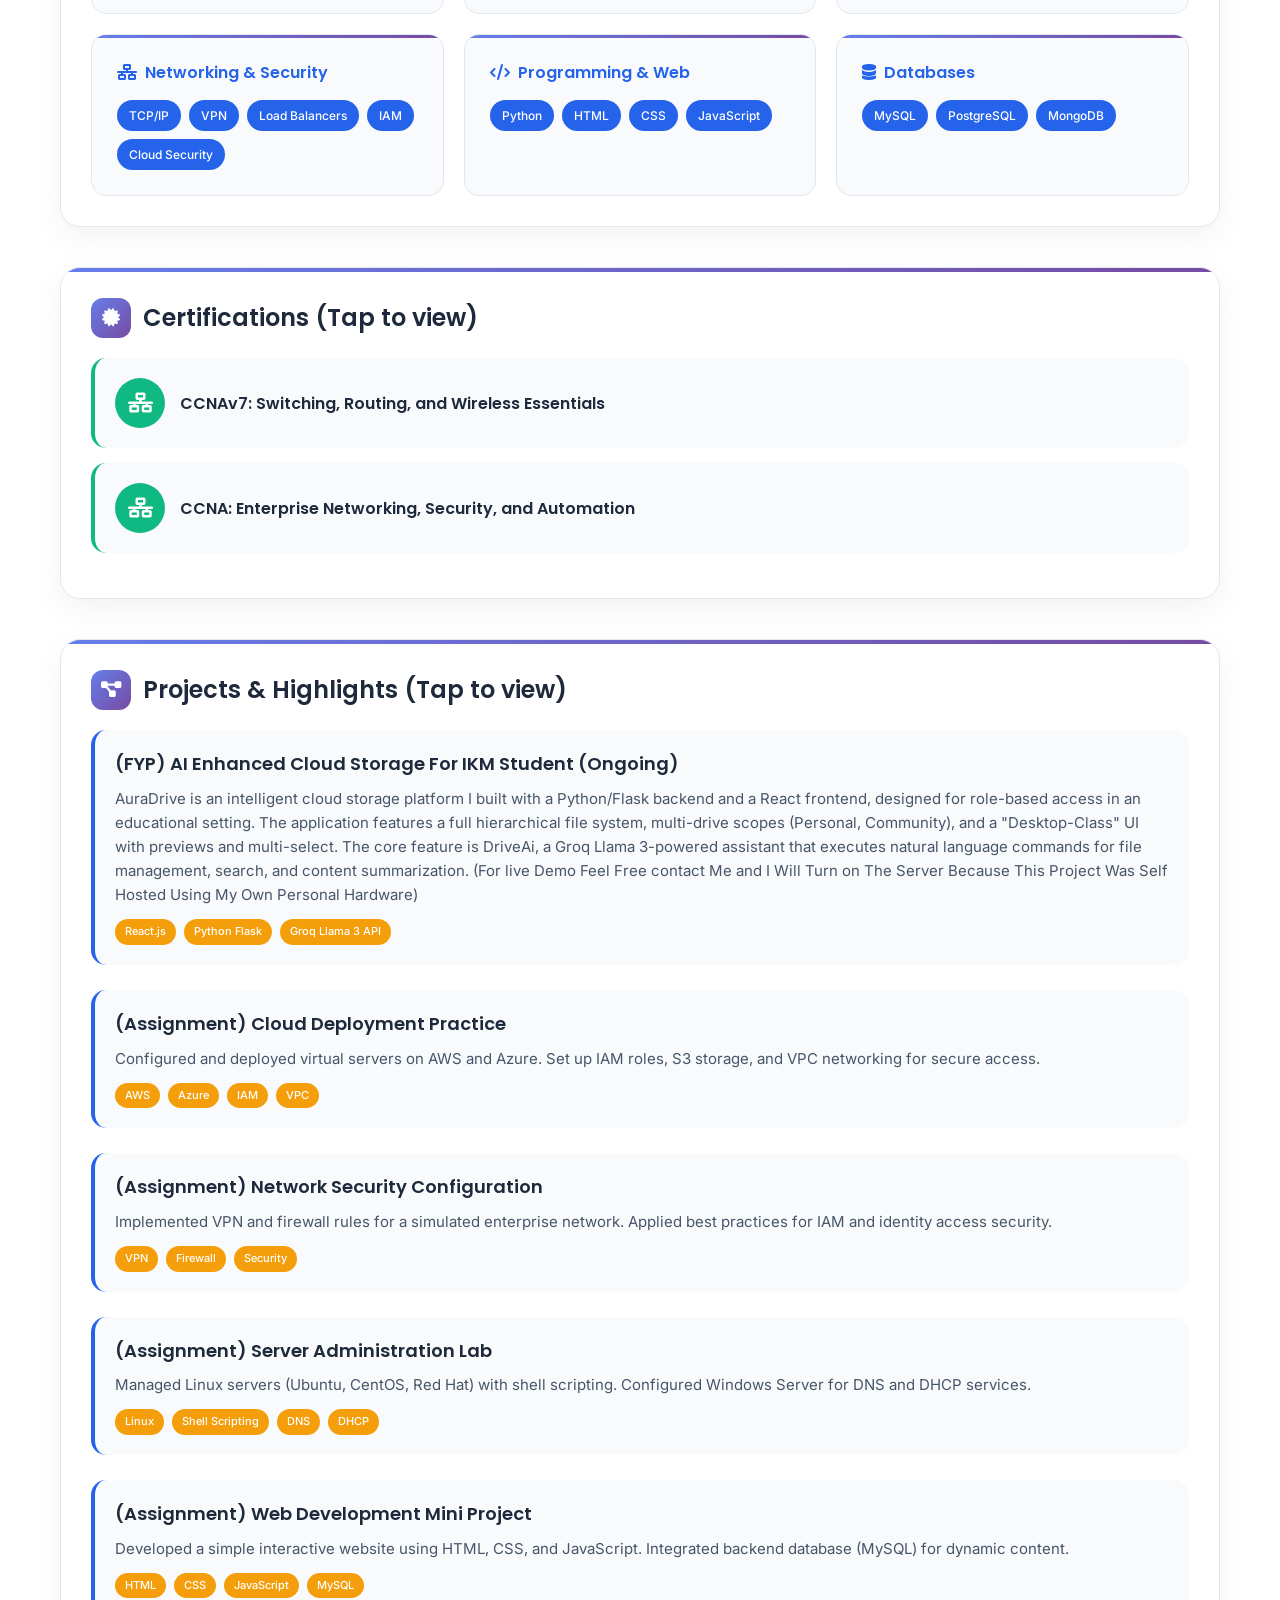
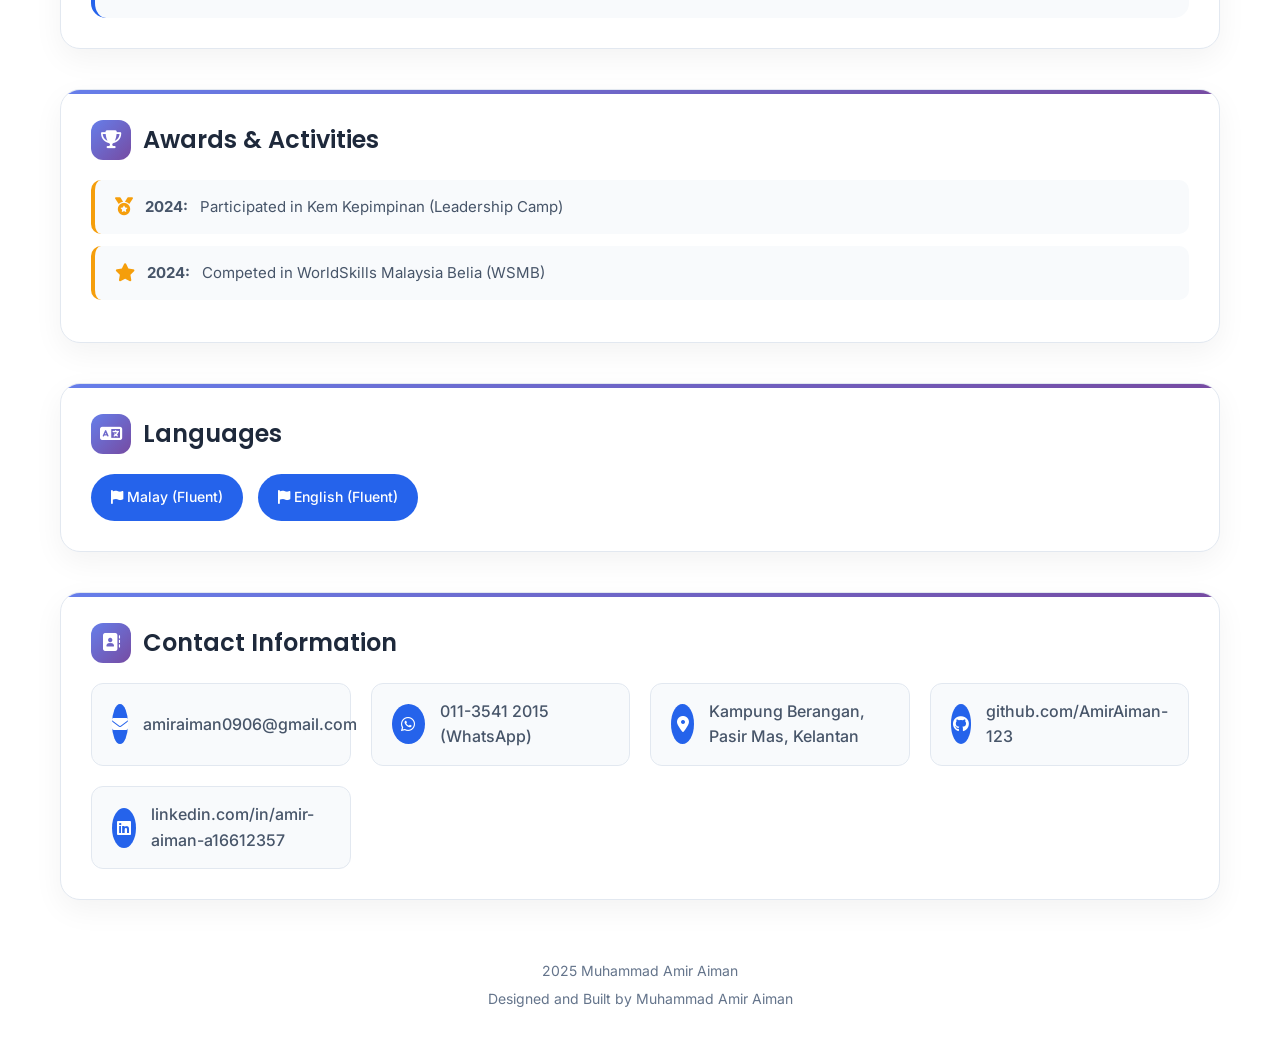
==== commit 4a28c177: "Update portfolio.html" ====
--- a/portfolio.html
+++ b/portfolio.html
@@ -716,7 +716,7 @@
                 <div class="education-item">
                     <div class="education-title">Diploma Teknologi Komputer (Komputasi Awan)</div>
                     <div class="education-subtitle">Institut Kemahiran MARA Besut, Terengganu</div>
-                    <div class="education-details">July 2023 &ndash; June 2026<span class="cgpa">CGPA: 3.83</span></div>
+                    <div class="education-details">July 2023 &ndash; June 2026<span class="cgpa">CGPA: 3.85</span></div>
                 </div>
                 <div class="education-item">
                     <div class="education-title">Sijil Pelajaran Malaysia (SPM)</div>
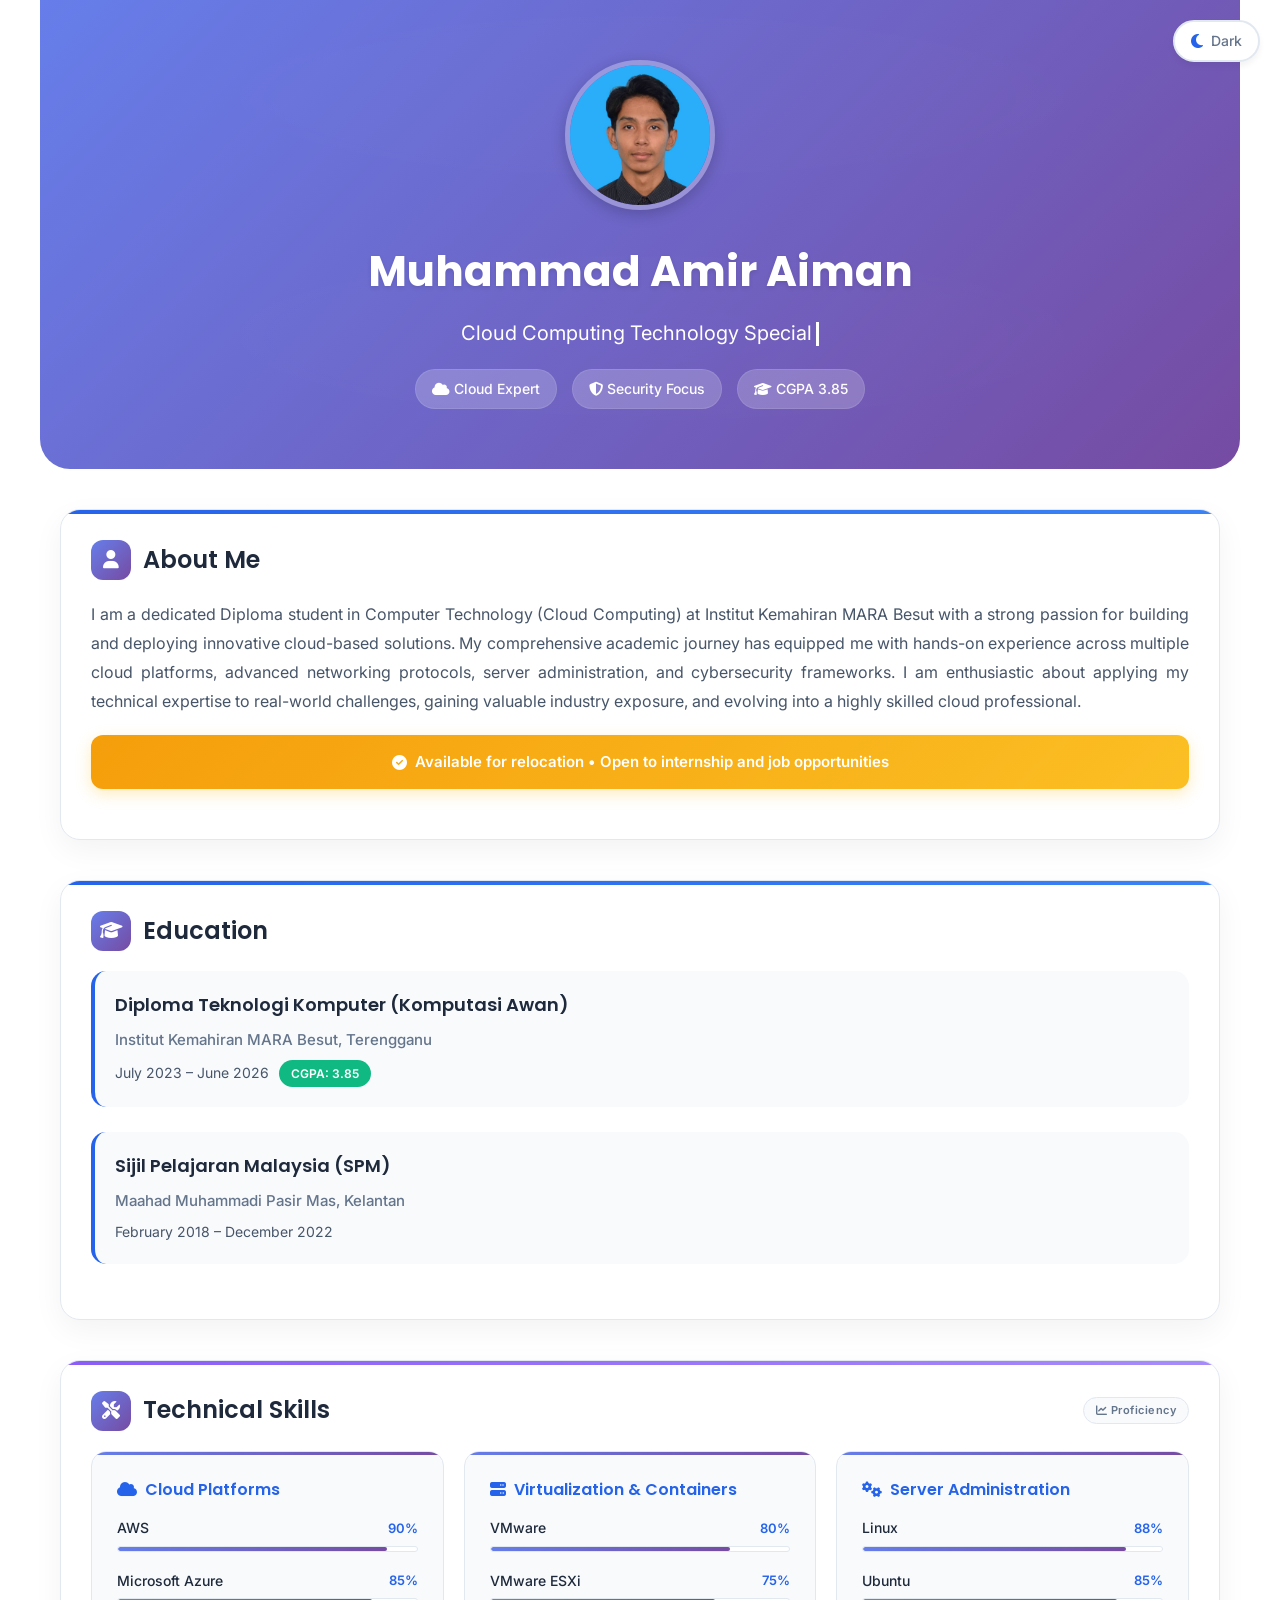
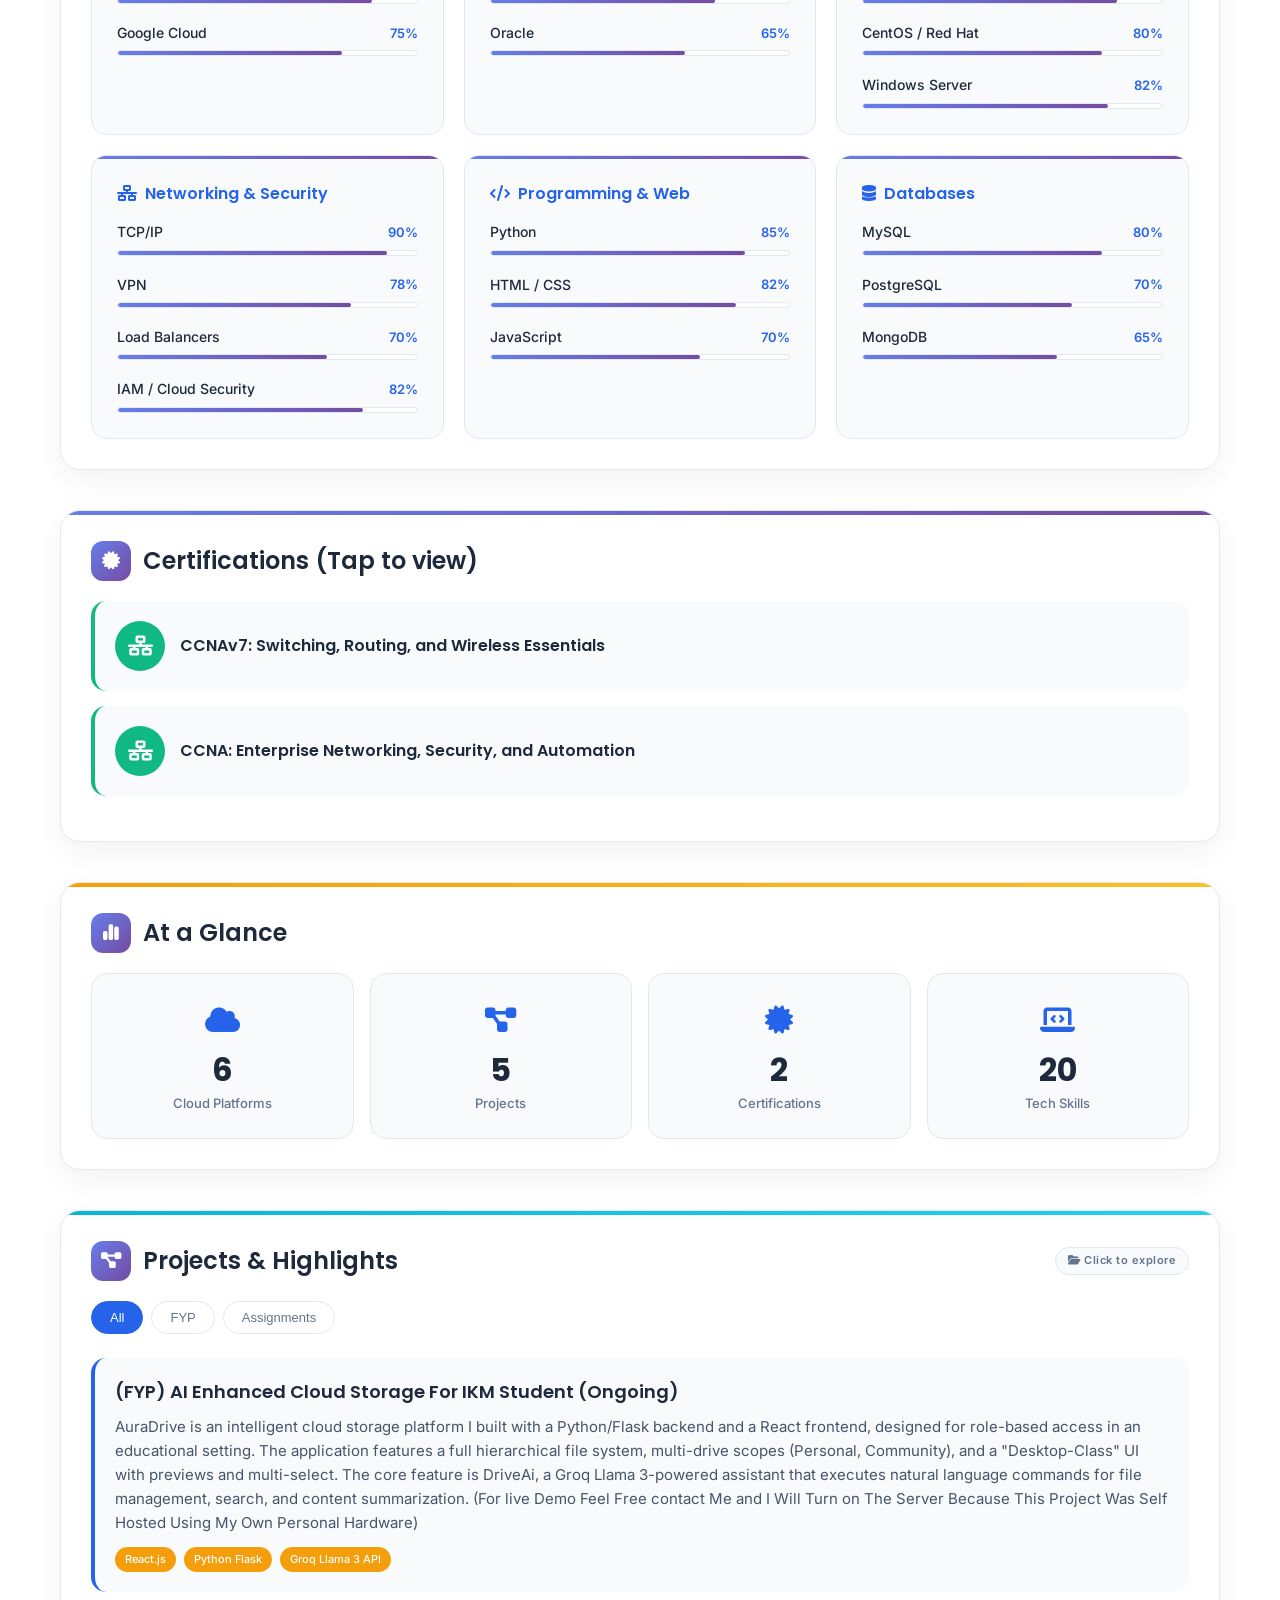
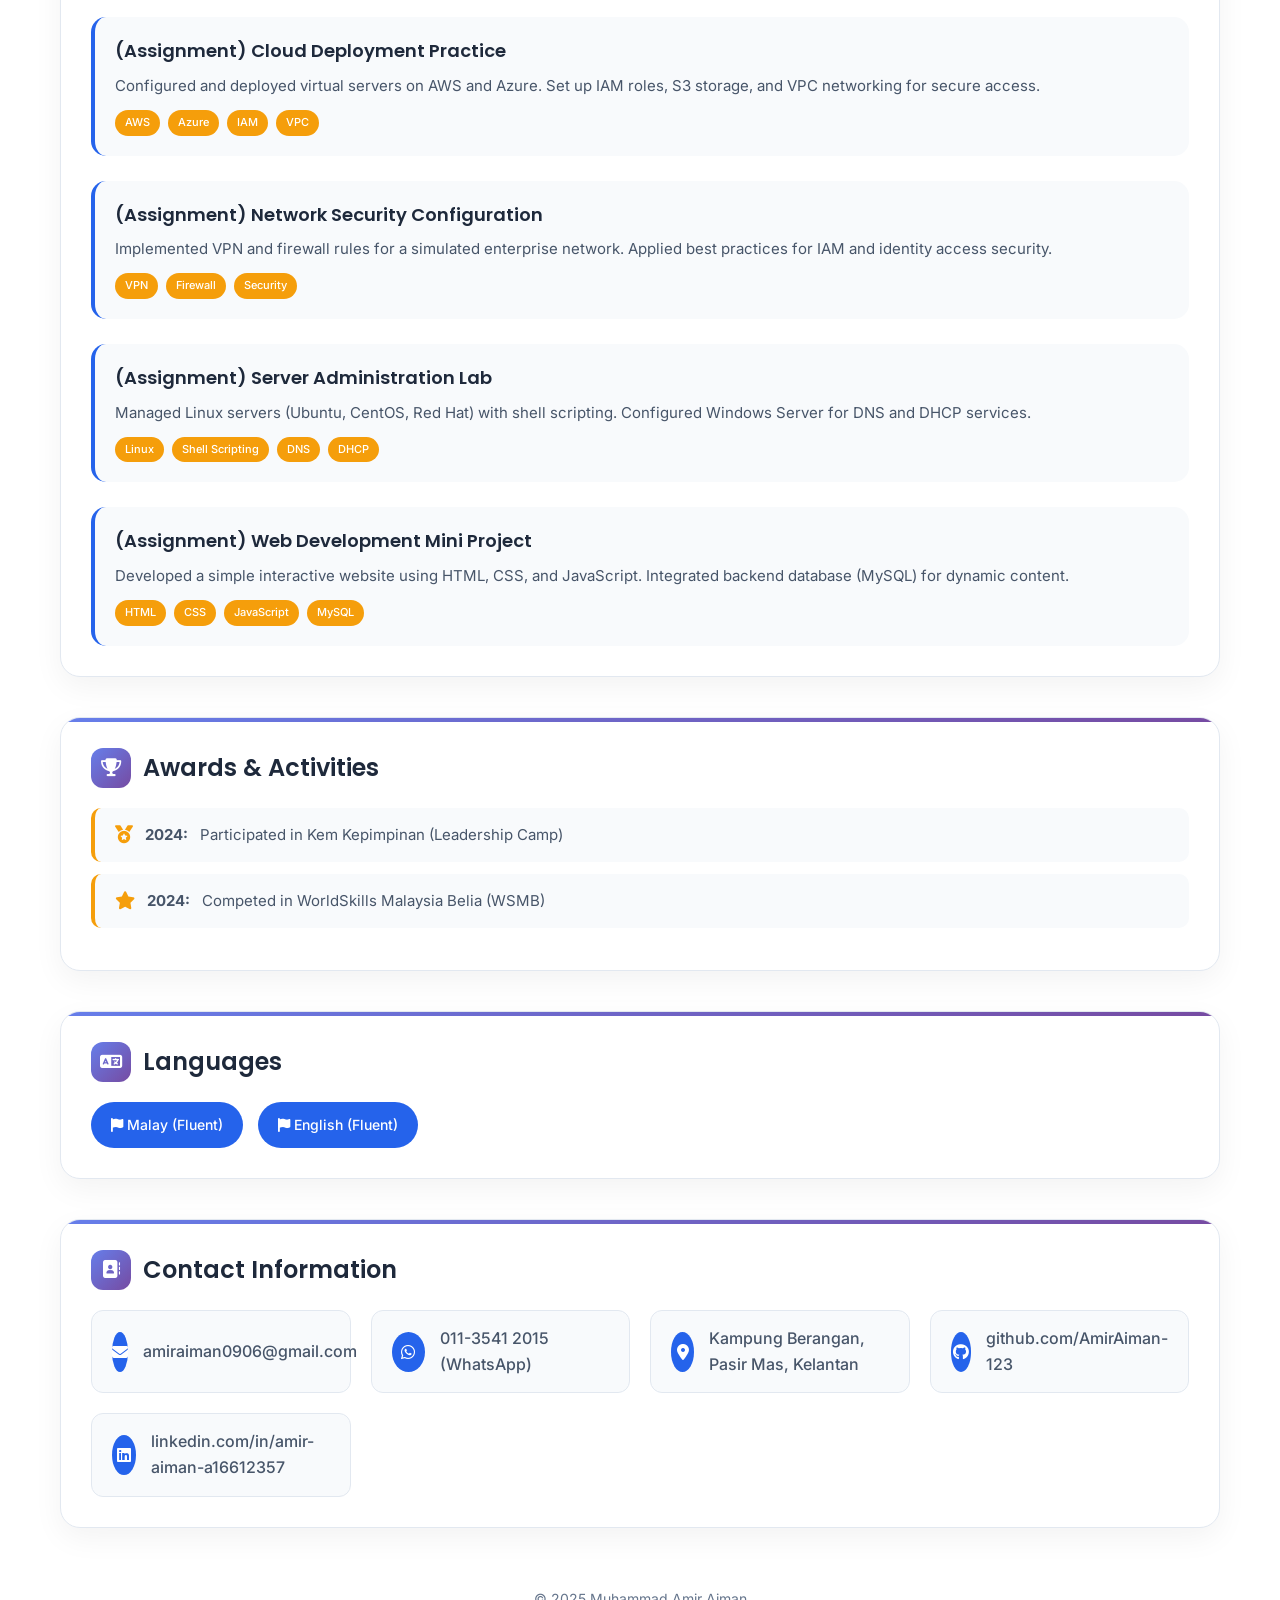
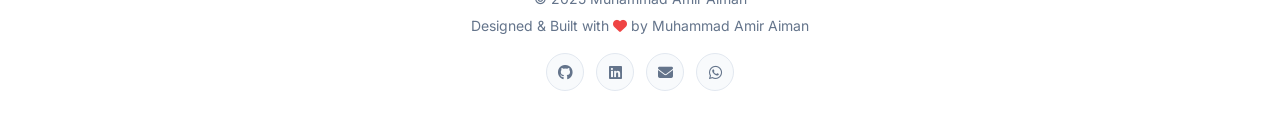
==== commit 6dabd87c: "Describe your updates here" ====
--- a/portfolio.html
+++ b/portfolio.html
@@ -644,28 +644,264 @@
             }
         }
         
+        /* ===== Scroll Progress Bar ===== */
+        .scroll-progress {
+            position: fixed;
+            top: 0;
+            left: 0;
+            height: 3px;
+            background: var(--gradient-bg);
+            z-index: 9999;
+            width: 0%;
+            transition: width 0.1s linear;
+        }
+
+        /* ===== Navigation Bar ===== */
+        .navbar {
+            position: fixed;
+            top: 0;
+            left: 0;
+            right: 0;
+            z-index: 999;
+            border-bottom: 1px solid var(--border-color);
+            padding: 0 24px;
+            height: 0;
+            overflow: hidden;
+            opacity: 0;
+            transition: all 0.4s ease;
+            display: flex;
+            align-items: center;
+            justify-content: space-between;
+            backdrop-filter: blur(12px);
+            -webkit-backdrop-filter: blur(12px);
+            background: rgba(255, 255, 255, 0.85);
+        }
+
+        .navbar.visible {
+            height: 56px;
+            opacity: 1;
+        }
+
+        [data-theme="dark"] .navbar {
+            background: rgba(15, 23, 42, 0.85);
+        }
+
+        .navbar-logo {
+            font-family: 'Poppins', sans-serif;
+            font-weight: 700;
+            font-size: 18px;
+            color: var(--text-primary);
+            text-decoration: none;
+            display: flex;
+            align-items: center;
+            gap: 8px;
+        }
+
+        .navbar-logo span {
+            background: var(--gradient-bg);
+            -webkit-background-clip: text;
+            -webkit-text-fill-color: transparent;
+            background-clip: text;
+        }
+
+        .navbar-links {
+            display: flex;
+            gap: 4px;
+            list-style: none;
+            align-items: center;
+        }
+
+        .navbar-links a {
+            text-decoration: none;
+            color: var(--text-secondary);
+            font-size: 13px;
+            font-weight: 500;
+            padding: 6px 12px;
+            border-radius: 8px;
+            transition: all 0.3s ease;
+            position: relative;
+        }
+
+        .navbar-links a:hover,
+        .navbar-links a.active {
+            color: var(--accent-blue);
+            background: var(--bg-secondary);
+        }
+
+        .navbar-links a.active::after {
+            content: '';
+            position: absolute;
+            bottom: 0;
+            left: 50%;
+            transform: translateX(-50%);
+            width: 16px;
+            height: 2px;
+            background: var(--accent-blue);
+            border-radius: 2px;
+        }
+
+        .nav-toggle {
+            display: none;
+            background: none;
+            border: none;
+            color: var(--text-primary);
+            font-size: 22px;
+            cursor: pointer;
+            padding: 4px;
+        }
+
+        @media (max-width: 768px) {
+            .nav-toggle { display: block; }
+            .navbar-links {
+                position: absolute;
+                top: 56px;
+                left: 0;
+                right: 0;
+                flex-direction: column;
+                background: var(--bg-primary);
+                border-bottom: 1px solid var(--border-color);
+                padding: 12px;
+                gap: 2px;
+                display: none;
+            }
+            .navbar-links.open { display: flex; }
+            .navbar-links a { padding: 10px 16px; width: 100%; }
+            .scroll-progress { display: none; }
+        }
+
+        /* ===== Back to Top ===== */
+        .back-to-top {
+            position: fixed;
+            bottom: 24px;
+            right: 24px;
+            z-index: 999;
+            width: 44px;
+            height: 44px;
+            border-radius: 50%;
+            background: var(--gradient-bg);
+            color: white;
+            border: none;
+            cursor: pointer;
+            font-size: 18px;
+            display: flex;
+            align-items: center;
+            justify-content: center;
+            box-shadow: 0 4px 15px rgba(102,126,234,0.4);
+            opacity: 0;
+            transform: translateY(20px);
+            transition: all 0.4s ease;
+            pointer-events: none;
+        }
+
+        .back-to-top.visible {
+            opacity: 1;
+            transform: translateY(0);
+            pointer-events: auto;
+        }
+
+        .back-to-top:hover {
+            transform: translateY(-4px);
+            box-shadow: 0 8px 25px rgba(102,126,234,0.5);
+        }
+
+        /* ===== Skill Progress Bars ===== */
+        .skill-progress-group { margin-bottom: 18px; }
+        .skill-progress-group:last-child { margin-bottom: 0; }
+        .skill-progress-header { display: flex; justify-content: space-between; align-items: center; margin-bottom: 6px; }
+        .skill-progress-label { font-size: 14px; font-weight: 500; color: var(--text-primary); }
+        .skill-progress-value { font-size: 13px; font-weight: 600; color: var(--accent-blue); }
+        .skill-progress-track { width: 100%; height: 6px; background: var(--bg-primary); border-radius: 10px; overflow: hidden; border: 1px solid var(--border-color); }
+        .skill-progress-fill { height: 100%; border-radius: 10px; background: var(--gradient-bg); width: 0%; transition: width 1.2s cubic-bezier(0.25, 0.46, 0.45, 0.94); }
+
+        /* ===== Project Filters ===== */
+        .project-filters { display: flex; gap: 8px; margin-bottom: 24px; flex-wrap: wrap; }
+        .project-filter-btn {
+            padding: 8px 18px; border-radius: 50px; border: 1px solid var(--border-color);
+            background: var(--bg-card); color: var(--text-secondary); font-size: 13px;
+            font-weight: 500; cursor: pointer; transition: all 0.3s ease;
+        }
+        .project-filter-btn:hover { border-color: var(--accent-blue); color: var(--accent-blue); }
+        .project-filter-btn.active { background: var(--accent-blue); border-color: var(--accent-blue); color: white; }
+        .project-link.filter-hidden { display: none; }
+
+        /* ===== Stats Counter ===== */
+        .stats-grid { display: grid; grid-template-columns: repeat(auto-fit, minmax(160px, 1fr)); gap: 16px; }
+        .stat-item {
+            background: var(--bg-secondary); border-radius: 16px; padding: 24px; text-align: center;
+            border: 1px solid var(--border-color); transition: all 0.3s ease;
+        }
+        .stat-item:hover { transform: translateY(-4px); box-shadow: 0 10px 25px var(--shadow-light); }
+        .stat-icon { font-size: 28px; color: var(--accent-blue); margin-bottom: 8px; }
+        .stat-number { font-family: 'Poppins', sans-serif; font-size: 32px; font-weight: 700; color: var(--text-primary); line-height: 1.2; }
+        .stat-label { font-size: 13px; color: var(--text-secondary); font-weight: 500; margin-top: 4px; }
+
+        /* ===== Typing Cursor ===== */
+        .typing-cursor { display: inline-block; width: 3px; height: 24px; background: white; margin-left: 4px; animation: blink 0.8s step-end infinite; vertical-align: middle; }
+        @keyframes blink { 0%, 100% { opacity: 1; } 50% { opacity: 0; } }
+
+        /* ===== Footer Social ===== */
+        .footer-social { display: flex; justify-content: center; gap: 12px; margin-top: 16px; }
+        .footer-social a {
+            width: 38px; height: 38px; border-radius: 50%; background: var(--bg-secondary);
+            border: 1px solid var(--border-color); display: flex; align-items: center; justify-content: center;
+            color: var(--text-secondary); text-decoration: none; transition: all 0.3s ease; font-size: 15px;
+        }
+        .footer-social a:hover {
+            background: var(--accent-blue); color: white; transform: translateY(-3px);
+            box-shadow: 0 6px 15px rgba(37,99,235,0.3); border-color: var(--accent-blue);
+        }
+
+        /* ===== Scroll Reveal ===== */
+        .section-card {
+            opacity: 0; transform: translateY(30px);
+            transition: opacity 0.7s ease, transform 0.7s ease;
+        }
+        .section-card.revealed { opacity: 1; transform: translateY(0); }
+
+        /* ===== Section Header Row ===== */
+        .section-header-row { display: flex; align-items: center; justify-content: space-between; margin-bottom: 20px; flex-wrap: wrap; gap: 8px; }
+        .section-header-row .section-title { margin-bottom: 0; }
+        .section-badge { font-size: 11px; font-weight: 600; padding: 4px 12px; border-radius: 50px; background: var(--bg-secondary); color: var(--text-secondary); border: 1px solid var(--border-color); letter-spacing: 0.5px; }
+        .section-card[data-accent="blue"]::before { background: linear-gradient(135deg, #2563eb, #3b82f6); }
+        .section-card[data-accent="green"]::before { background: linear-gradient(135deg, #10b981, #34d399); }
+        .section-card[data-accent="amber"]::before { background: linear-gradient(135deg, #f59e0b, #fbbf24); }
+        .section-card[data-accent="purple"]::before { background: linear-gradient(135deg, #8b5cf6, #a78bfa); }
+        .section-card[data-accent="cyan"]::before { background: linear-gradient(135deg, #06b6d4, #22d3ee); }
+
         /* Print Styles */
         @media print {
-            .theme-toggle {
-                display: none;
-            }
-            
-            .container {
-                padding: 15mm;
-            }
-            
-            .section {
-                page-break-inside: avoid;
-            }
-            
-            .section-card {
-                box-shadow: none;
-                border: 1px solid #e2e8f0;
-            }
+            .scroll-progress, .navbar, .back-to-top, .project-filters { display: none; }
+            .container { padding: 15mm; }
+            .section { page-break-inside: avoid; }
+            .section-card { box-shadow: none; border: 1px solid #e2e8f0; }
         }
     </style>
 </head>
 <body>
+    <div class="scroll-progress" id="scrollProgress"></div>
+
+    <nav class="navbar" id="navbar">
+        <a href="#home" class="navbar-logo">
+            <i class="fas fa-cloud"></i>
+            <span>Amir Aiman</span>
+        </a>
+        <button class="nav-toggle" id="navToggle" aria-label="Toggle navigation">
+            <i class="fas fa-bars"></i>
+        </button>
+        <ul class="navbar-links" id="navLinks">
+            <li><a href="#about">About</a></li>
+            <li><a href="#education">Education</a></li>
+            <li><a href="#skills">Skills</a></li>
+            <li><a href="#certifications">Certifications</a></li>
+            <li><a href="#projects">Projects</a></li>
+            <li><a href="#contact">Contact</a></li>
+        </ul>
+    </nav>
+
+    <button class="back-to-top" id="backToTop" aria-label="Back to top">
+        <i class="fas fa-arrow-up"></i>
+    </button>
+
     <!-- Theme Toggle Button -->
     <div class="theme-toggle" onclick="toggleTheme()">
         <i class="fas fa-moon" id="theme-icon"></i>
@@ -678,7 +914,7 @@
             <div class="header-content">
                 <img src="pictureprofile.jpeg" alt="Muhammad Amir Aiman" class="profile-picture">
                 <div class="name">Muhammad Amir Aiman</div>
-                <div class="title">Cloud Computing Technology Specialist</div>
+                <div class="title" id="typingTitle">Cloud Computing Technology Specialist<span class="typing-cursor"></span></div>
                 <div class="header-badges">
                     <div class="badge"><i class="fas fa-cloud"></i> Cloud Expert</div>
                     <div class="badge"><i class="fas fa-shield-alt"></i> Security Focus</div>
@@ -688,8 +924,8 @@
         </div>
 
         <!-- About Me Section -->
-        <section class="section">
-            <div class="section-card">
+        <section class="section" id="about">
+            <div class="section-card" data-accent="blue">
                 <h2 class="section-title">
                     <div class="section-icon"><i class="fas fa-user"></i></div>
                     About Me
@@ -707,8 +943,8 @@
         </section>
 
         <!-- Education Section -->
-        <section class="section">
-            <div class="section-card">
+        <section class="section" id="education">
+            <div class="section-card" data-accent="blue">
                 <h2 class="section-title">
                     <div class="section-icon"><i class="fas fa-graduation-cap"></i></div>
                     Education
@@ -727,90 +963,60 @@
         </section>
 
         <!-- Technical Skills Section -->
-        <section class="section">
-            <div class="section-card">
-                <h2 class="section-title">
-                    <div class="section-icon"><i class="fas fa-tools"></i></div>
-                    Technical Skills
-                </h2>
-                <div class="skills-grid">
+        <section class="section" id="skills">
+            <div class="section-card" data-accent="purple">
+                <div class="section-header-row">
+                    <h2 class="section-title">
+                        <div class="section-icon"><i class="fas fa-tools"></i></div>
+                        Technical Skills
+                    </h2>
+                    <span class="section-badge"><i class="fas fa-chart-line"></i> Proficiency</span>
+                </div>
+                <div class="skills-grid" id="skillsGrid">
                     <div class="skill-category">
-                        <div class="skill-category-title">
-                            <i class="fas fa-cloud"></i>
-                            Cloud Platforms
-                        </div>
-                        <div class="skill-tags">
-                            <div class="skill-tag">AWS</div>
-                            <div class="skill-tag">Microsoft Azure</div>
-                            <div class="skill-tag">Google Cloud</div>
-                        </div>
+                        <div class="skill-category-title"><i class="fas fa-cloud"></i> Cloud Platforms</div>
+                        <div class="skill-progress-group"><div class="skill-progress-header"><span class="skill-progress-label">AWS</span><span class="skill-progress-value">90%</span></div><div class="skill-progress-track"><div class="skill-progress-fill" data-width="90"></div></div></div>
+                        <div class="skill-progress-group"><div class="skill-progress-header"><span class="skill-progress-label">Microsoft Azure</span><span class="skill-progress-value">85%</span></div><div class="skill-progress-track"><div class="skill-progress-fill" data-width="85"></div></div></div>
+                        <div class="skill-progress-group"><div class="skill-progress-header"><span class="skill-progress-label">Google Cloud</span><span class="skill-progress-value">75%</span></div><div class="skill-progress-track"><div class="skill-progress-fill" data-width="75"></div></div></div>
                     </div>
                     <div class="skill-category">
-                        <div class="skill-category-title">
-                            <i class="fas fa-server"></i>
-                            Virtualization & Containers
-                        </div>
-                        <div class="skill-tags">
-                            <div class="skill-tag">VMware</div>
-                            <div class="skill-tag">VMware ESXi</div>
-                            <div class="skill-tag">Oracle</div>
-                        </div>
+                        <div class="skill-category-title"><i class="fas fa-server"></i> Virtualization & Containers</div>
+                        <div class="skill-progress-group"><div class="skill-progress-header"><span class="skill-progress-label">VMware</span><span class="skill-progress-value">80%</span></div><div class="skill-progress-track"><div class="skill-progress-fill" data-width="80"></div></div></div>
+                        <div class="skill-progress-group"><div class="skill-progress-header"><span class="skill-progress-label">VMware ESXi</span><span class="skill-progress-value">75%</span></div><div class="skill-progress-track"><div class="skill-progress-fill" data-width="75"></div></div></div>
+                        <div class="skill-progress-group"><div class="skill-progress-header"><span class="skill-progress-label">Oracle</span><span class="skill-progress-value">65%</span></div><div class="skill-progress-track"><div class="skill-progress-fill" data-width="65"></div></div></div>
                     </div>
                     <div class="skill-category">
-                        <div class="skill-category-title">
-                            <i class="fas fa-cogs"></i>
-                            Server Administration
-                        </div>
-                        <div class="skill-tags">
-                            <div class="skill-tag">Linux</div>
-                            <div class="skill-tag">Ubuntu</div>
-                            <div class="skill-tag">CentOS</div>
-                            <div class="skill-tag">Red Hat</div>
-                            <div class="skill-tag">Windows Server</div>
-                        </div>
+                        <div class="skill-category-title"><i class="fas fa-cogs"></i> Server Administration</div>
+                        <div class="skill-progress-group"><div class="skill-progress-header"><span class="skill-progress-label">Linux</span><span class="skill-progress-value">88%</span></div><div class="skill-progress-track"><div class="skill-progress-fill" data-width="88"></div></div></div>
+                        <div class="skill-progress-group"><div class="skill-progress-header"><span class="skill-progress-label">Ubuntu</span><span class="skill-progress-value">85%</span></div><div class="skill-progress-track"><div class="skill-progress-fill" data-width="85"></div></div></div>
+                        <div class="skill-progress-group"><div class="skill-progress-header"><span class="skill-progress-label">CentOS / Red Hat</span><span class="skill-progress-value">80%</span></div><div class="skill-progress-track"><div class="skill-progress-fill" data-width="80"></div></div></div>
+                        <div class="skill-progress-group"><div class="skill-progress-header"><span class="skill-progress-label">Windows Server</span><span class="skill-progress-value">82%</span></div><div class="skill-progress-track"><div class="skill-progress-fill" data-width="82"></div></div></div>
                     </div>
                     <div class="skill-category">
-                        <div class="skill-category-title">
-                            <i class="fas fa-network-wired"></i>
-                            Networking & Security
-                        </div>
-                        <div class="skill-tags">
-                            <div class="skill-tag">TCP/IP</div>
-                            <div class="skill-tag">VPN</div>
-                            <div class="skill-tag">Load Balancers</div>
-                            <div class="skill-tag">IAM</div>
-                            <div class="skill-tag">Cloud Security</div>
-                        </div>
+                        <div class="skill-category-title"><i class="fas fa-network-wired"></i> Networking & Security</div>
+                        <div class="skill-progress-group"><div class="skill-progress-header"><span class="skill-progress-label">TCP/IP</span><span class="skill-progress-value">90%</span></div><div class="skill-progress-track"><div class="skill-progress-fill" data-width="90"></div></div></div>
+                        <div class="skill-progress-group"><div class="skill-progress-header"><span class="skill-progress-label">VPN</span><span class="skill-progress-value">78%</span></div><div class="skill-progress-track"><div class="skill-progress-fill" data-width="78"></div></div></div>
+                        <div class="skill-progress-group"><div class="skill-progress-header"><span class="skill-progress-label">Load Balancers</span><span class="skill-progress-value">70%</span></div><div class="skill-progress-track"><div class="skill-progress-fill" data-width="70"></div></div></div>
+                        <div class="skill-progress-group"><div class="skill-progress-header"><span class="skill-progress-label">IAM / Cloud Security</span><span class="skill-progress-value">82%</span></div><div class="skill-progress-track"><div class="skill-progress-fill" data-width="82"></div></div></div>
                     </div>
                     <div class="skill-category">
-                        <div class="skill-category-title">
-                            <i class="fas fa-code"></i>
-                            Programming & Web
-                        </div>
-                        <div class="skill-tags">
-                            <div class="skill-tag">Python</div>
-                            <div class="skill-tag">HTML</div>
-                            <div class="skill-tag">CSS</div>
-                            <div class="skill-tag">JavaScript</div>
-                        </div>
+                        <div class="skill-category-title"><i class="fas fa-code"></i> Programming & Web</div>
+                        <div class="skill-progress-group"><div class="skill-progress-header"><span class="skill-progress-label">Python</span><span class="skill-progress-value">85%</span></div><div class="skill-progress-track"><div class="skill-progress-fill" data-width="85"></div></div></div>
+                        <div class="skill-progress-group"><div class="skill-progress-header"><span class="skill-progress-label">HTML / CSS</span><span class="skill-progress-value">82%</span></div><div class="skill-progress-track"><div class="skill-progress-fill" data-width="82"></div></div></div>
+                        <div class="skill-progress-group"><div class="skill-progress-header"><span class="skill-progress-label">JavaScript</span><span class="skill-progress-value">70%</span></div><div class="skill-progress-track"><div class="skill-progress-fill" data-width="70"></div></div></div>
                     </div>
                     <div class="skill-category">
-                        <div class="skill-category-title">
-                            <i class="fas fa-database"></i>
-                            Databases
-                        </div>
-                        <div class="skill-tags">
-                            <div class="skill-tag">MySQL</div>
-                            <div class="skill-tag">PostgreSQL</div>
-                            <div class="skill-tag">MongoDB</div>
-                        </div>
+                        <div class="skill-category-title"><i class="fas fa-database"></i> Databases</div>
+                        <div class="skill-progress-group"><div class="skill-progress-header"><span class="skill-progress-label">MySQL</span><span class="skill-progress-value">80%</span></div><div class="skill-progress-track"><div class="skill-progress-fill" data-width="80"></div></div></div>
+                        <div class="skill-progress-group"><div class="skill-progress-header"><span class="skill-progress-label">PostgreSQL</span><span class="skill-progress-value">70%</span></div><div class="skill-progress-track"><div class="skill-progress-fill" data-width="70"></div></div></div>
+                        <div class="skill-progress-group"><div class="skill-progress-header"><span class="skill-progress-label">MongoDB</span><span class="skill-progress-value">65%</span></div><div class="skill-progress-track"><div class="skill-progress-fill" data-width="65"></div></div></div>
                     </div>
                 </div>
             </div>
         </section>
 
         <!-- Certifications Section -->
-        <section class="section">
+        <section class="section" id="certifications">
             <div class="section-card">
                 <h2 class="section-title">
                     <div class="section-icon"><i class="fas fa-certificate"></i></div>
@@ -833,15 +1039,56 @@
             </div>
         </section>
 
+        <!-- At a Glance Section -->
+        <section class="section" id="stats">
+            <div class="section-card" data-accent="amber">
+                <h2 class="section-title">
+                    <div class="section-icon"><i class="fas fa-chart-simple"></i></div>
+                    At a Glance
+                </h2>
+                <div class="stats-grid">
+                    <div class="stat-item">
+                        <div class="stat-icon"><i class="fas fa-cloud"></i></div>
+                        <div class="stat-number" data-target="6">0</div>
+                        <div class="stat-label">Cloud Platforms</div>
+                    </div>
+                    <div class="stat-item">
+                        <div class="stat-icon"><i class="fas fa-project-diagram"></i></div>
+                        <div class="stat-number" data-target="5">0</div>
+                        <div class="stat-label">Projects</div>
+                    </div>
+                    <div class="stat-item">
+                        <div class="stat-icon"><i class="fas fa-certificate"></i></div>
+                        <div class="stat-number" data-target="2">0</div>
+                        <div class="stat-label">Certifications</div>
+                    </div>
+                    <div class="stat-item">
+                        <div class="stat-icon"><i class="fas fa-laptop-code"></i></div>
+                        <div class="stat-number" data-target="20">0</div>
+                        <div class="stat-label">Tech Skills</div>
+                    </div>
+                </div>
+            </div>
+        </section>
+
         <!-- Projects Section -->
-        <section class="section">
-            <div class="section-card">
-                <h2 class="section-title">
-                    <div class="section-icon"><i class="fas fa-project-diagram"></i></div>
-                    Projects & Highlights (Tap to view)
-                </h2>
-
-                <a href="ai-enhanced-cloud-storage.html" class="project-link">
+        <section class="section" id="projects">
+            <div class="section-card" data-accent="cyan">
+                <div class="section-header-row">
+                    <h2 class="section-title">
+                        <div class="section-icon"><i class="fas fa-project-diagram"></i></div>
+                        Projects & Highlights
+                    </h2>
+                    <span class="section-badge"><i class="fas fa-folder-open"></i> Click to explore</span>
+                </div>
+
+                <div class="project-filters">
+                    <button class="project-filter-btn active" data-filter="all">All</button>
+                    <button class="project-filter-btn" data-filter="fyp">FYP</button>
+                    <button class="project-filter-btn" data-filter="assignment">Assignments</button>
+                </div>
+
+                <a href="ai-enhanced-cloud-storage.html" class="project-link" data-category="fyp">
                     <div class="project-item">
                         <div class="project-title">(FYP) AI Enhanced Cloud Storage For IKM Student (Ongoing)</div>
                         <div class="project-description">
@@ -855,7 +1102,7 @@
                     </div>
                 </a>
 
-                <a href="cloud-deployment-practice.html" class="project-link">
+                <a href="cloud-deployment-practice.html" class="project-link" data-category="assignment">
                     <div class="project-item">
                         <div class="project-title">(Assignment) Cloud Deployment Practice</div>
                         <div class="project-description">
@@ -870,7 +1117,7 @@
                     </div>
                 </a>
 
-                <a href="network-security-configuration.html" class="project-link">
+                <a href="network-security-configuration.html" class="project-link" data-category="assignment">
                     <div class="project-item">
                         <div class="project-title">(Assignment) Network Security Configuration</div>
                         <div class="project-description">
@@ -884,7 +1131,7 @@
                     </div>
                 </a>
 
-                <a href="server-administration-lab.html" class="project-link">
+                <a href="server-administration-lab.html" class="project-link" data-category="assignment">
                     <div class="project-item">
                         <div class="project-title">(Assignment) Server Administration Lab</div>
                         <div class="project-description">
@@ -899,7 +1146,7 @@
                     </div>
                 </a>
 
-                <a href="web-development-mini-project.html" class="project-link">
+                <a href="web-development-mini-project.html" class="project-link" data-category="assignment">
                     <div class="project-item">
                         <div class="project-title">(Assignment) Web Development Mini Project</div>
                         <div class="project-description">
@@ -991,7 +1238,7 @@
                         <div class="contact-text">github.com/AmirAiman-123</div>
                     </a>
                     <!-- Updated to be a link to LinkedIn -->
-                    <a href="www.linkedin.com/in/muhammad-amir-aiman-abd-hadi-a16612357" target="_blank" class="contact-item">
+                    <a href="https://www.linkedin.com/in/muhammad-amir-aiman-abd-hadi-a16612357" target="_blank" class="contact-item">
                         <div class="contact-icon">
                             <i class="fab fa-linkedin"></i>
                         </div>
@@ -1004,47 +1251,196 @@
         <!-- Footer -->
         <footer class="footer">
             <div class="footer-content">
-                <p> 2025 Muhammad Amir Aiman</p>
-                <p>Designed and Built by Muhammad Amir Aiman </p>
+                <p>&copy; 2025 Muhammad Amir Aiman</p>
+                <p>Designed &amp; Built with <i class="fas fa-heart" style="color: #ef4444;"></i> by Muhammad Amir Aiman</p>
+                <div class="footer-social">
+                    <a href="https://github.com/AmirAiman-123" target="_blank" aria-label="GitHub"><i class="fab fa-github"></i></a>
+                    <a href="https://www.linkedin.com/in/muhammad-amir-aiman-abd-hadi-a16612357" target="_blank" aria-label="LinkedIn"><i class="fab fa-linkedin"></i></a>
+                    <a href="mailto:amiraiman0906@gmail.com" aria-label="Email"><i class="fas fa-envelope"></i></a>
+                    <a href="https://wa.me/601135412015" target="_blank" aria-label="WhatsApp"><i class="fab fa-whatsapp"></i></a>
+                </div>
             </div>
         </footer>
     </div>
 
     <script>
-        // Check local storage for theme preference and apply it on load
         function applyTheme() {
-            const currentTheme = localStorage.getItem('theme') || 'light';
-            document.documentElement.setAttribute('data-theme', currentTheme);
-            const themeIcon = document.getElementById('theme-icon');
-            const themeText = document.getElementById('theme-text');
-            if (currentTheme === 'dark') {
-                if (themeIcon) themeIcon.classList.replace('fa-moon', 'fa-sun');
-                if (themeText) themeText.textContent = 'Light';
+            const t = localStorage.getItem('theme') || 'light';
+            document.documentElement.setAttribute('data-theme', t);
+            updateThemeUI(t);
+        }
+        function toggleTheme() {
+            const cur = document.documentElement.getAttribute('data-theme');
+            const next = cur === 'dark' ? 'light' : 'dark';
+            document.documentElement.setAttribute('data-theme', next);
+            localStorage.setItem('theme', next);
+            updateThemeUI(next);
+        }
+        function updateThemeUI(theme) {
+            const icon = document.getElementById('theme-icon');
+            const text = document.getElementById('theme-text');
+            if (!icon || !text) return;
+            if (theme === 'dark') {
+                icon.classList.replace('fa-moon', 'fa-sun');
+                text.textContent = 'Light';
             } else {
-                if (themeIcon) themeIcon.classList.replace('fa-sun', 'fa-moon');
-                if (themeText) themeText.textContent = 'Dark';
-            }
-        }
-
-        function toggleTheme() {
-            const currentTheme = document.documentElement.getAttribute('data-theme');
-            const newTheme = currentTheme === 'dark' ? 'light' : 'dark';
-            document.documentElement.setAttribute('data-theme', newTheme);
-            localStorage.setItem('theme', newTheme);
-            
-            // Update the icon and text
-            const themeIcon = document.getElementById('theme-icon');
-            const themeText = document.getElementById('theme-text');
-            if (newTheme === 'dark') {
-                if (themeIcon) themeIcon.classList.replace('fa-moon', 'fa-sun');
-                if (themeText) themeText.textContent = 'Light';
-            } else {
-                if (themeIcon) themeIcon.classList.replace('fa-sun', 'fa-moon');
-                if (themeText) themeText.textContent = 'Dark';
-            }
-        }
-        
-        window.onload = applyTheme;
+                icon.classList.replace('fa-sun', 'fa-moon');
+                text.textContent = 'Dark';
+            }
+        }
+
+        function initScrollProgress() {
+            const bar = document.getElementById('scrollProgress');
+            if (!bar) return;
+            window.addEventListener('scroll', () => {
+                const h = document.documentElement;
+                const total = h.scrollHeight - h.clientHeight;
+                bar.style.width = total > 0 ? (h.scrollTop / total * 100) + '%' : '0%';
+            });
+        }
+
+        function initNavbar() {
+            const navbar = document.getElementById('navbar');
+            const toggle = document.getElementById('navToggle');
+            const links = document.getElementById('navLinks');
+            const anchors = links ? links.querySelectorAll('a') : [];
+            if (toggle && links) {
+                toggle.addEventListener('click', () => {
+                    links.classList.toggle('open');
+                    const icon = toggle.querySelector('i');
+                    if (icon) icon.className = links.classList.contains('open') ? 'fas fa-times' : 'fas fa-bars';
+                });
+            }
+            window.addEventListener('scroll', () => {
+                navbar.classList.toggle('visible', window.scrollY > 200);
+            });
+            anchors.forEach(a => {
+                a.addEventListener('click', (e) => {
+                    e.preventDefault();
+                    const id = a.getAttribute('href')?.slice(1);
+                    const t = document.getElementById(id);
+                    if (t) t.scrollIntoView({ behavior: 'smooth', block: 'start' });
+                    if (links) links.classList.remove('open');
+                    if (toggle) toggle.querySelector('i').className = 'fas fa-bars';
+                });
+            });
+            window.addEventListener('scroll', () => {
+                const sections = anchors.map(a => document.getElementById(a.getAttribute('href')?.slice(1))).filter(Boolean);
+                let current = '';
+                sections.forEach(sec => {
+                    if (sec.getBoundingClientRect().top <= 120) current = sec.id;
+                });
+                anchors.forEach(a => a.classList.toggle('active', a.getAttribute('href')?.slice(1) === current));
+            });
+        }
+
+        function initBackToTop() {
+            const btn = document.getElementById('backToTop');
+            if (!btn) return;
+            window.addEventListener('scroll', () => btn.classList.toggle('visible', window.scrollY > 400));
+            btn.addEventListener('click', () => window.scrollTo({ top: 0, behavior: 'smooth' }));
+        }
+
+        function initSkillBars() {
+            const fills = document.querySelectorAll('.skill-progress-fill');
+            if (!fills.length) return;
+            const observer = new IntersectionObserver((entries) => {
+                entries.forEach(entry => {
+                    if (entry.isIntersecting) {
+                        const fill = entry.target;
+                        const w = fill.getAttribute('data-width');
+                        if (w) fill.style.width = w + '%';
+                        observer.unobserve(fill);
+                    }
+                });
+            }, { threshold: 0.2 });
+            fills.forEach(f => observer.observe(f));
+        }
+
+        function initProjectFilter() {
+            const btns = document.querySelectorAll('.project-filter-btn');
+            const projects = document.querySelectorAll('.project-link[data-category]');
+            btns.forEach(btn => {
+                btn.addEventListener('click', () => {
+                    btns.forEach(b => b.classList.remove('active'));
+                    btn.classList.add('active');
+                    const filter = btn.getAttribute('data-filter');
+                    projects.forEach(p => {
+                        p.classList.toggle('filter-hidden', !(filter === 'all' || p.getAttribute('data-category') === filter));
+                    });
+                });
+            });
+        }
+
+        function initStatsCounter() {
+            const stats = document.querySelectorAll('.stat-number[data-target]');
+            if (!stats.length) return;
+            const observer = new IntersectionObserver((entries) => {
+                entries.forEach(entry => {
+                    if (entry.isIntersecting) {
+                        const el = entry.target;
+                        const target = parseInt(el.getAttribute('data-target'));
+                        let current = 0;
+                        const step = Math.max(1, Math.ceil(target / 40));
+                        const timer = setInterval(() => {
+                            current += step;
+                            el.textContent = current >= target ? (clearInterval(timer), target) : current;
+                        }, 30);
+                        observer.unobserve(el);
+                    }
+                });
+            }, { threshold: 0.3 });
+            stats.forEach(s => observer.observe(s));
+        }
+
+        function initTypingEffect() {
+            const el = document.getElementById('typingTitle');
+            if (!el) return;
+            const text = el.textContent.replace('|', '').trim();
+            const cursor = el.querySelector('.typing-cursor');
+            el.textContent = '';
+            if (cursor) el.appendChild(cursor);
+            let i = 0;
+            const speed = 50;
+            function type() {
+                if (i < text.length) {
+                    if (cursor) el.insertBefore(document.createTextNode(text[i]), cursor);
+                    else el.textContent += text[i];
+                    i++;
+                    setTimeout(type, speed);
+                }
+            }
+            setTimeout(type, 600);
+        }
+
+        function initScrollReveal() {
+            const cards = document.querySelectorAll('.section-card');
+            if (!cards.length) return;
+            const observer = new IntersectionObserver((entries) => {
+                entries.forEach(entry => {
+                    if (entry.isIntersecting) {
+                        entry.target.classList.add('revealed');
+                        observer.unobserve(entry.target);
+                    }
+                });
+            }, { threshold: 0.05, rootMargin: '0px 0px -40px 0px' });
+            cards.forEach(c => observer.observe(c));
+        }
+
+        document.addEventListener('DOMContentLoaded', () => {
+            applyTheme();
+            initScrollProgress();
+            initNavbar();
+            initBackToTop();
+            initSkillBars();
+            initProjectFilter();
+            initStatsCounter();
+            initTypingEffect();
+            initScrollReveal();
+        });
+
+        window.applyTheme = applyTheme;
+        window.toggleTheme = toggleTheme;
     </script>
 </body>
 </html>
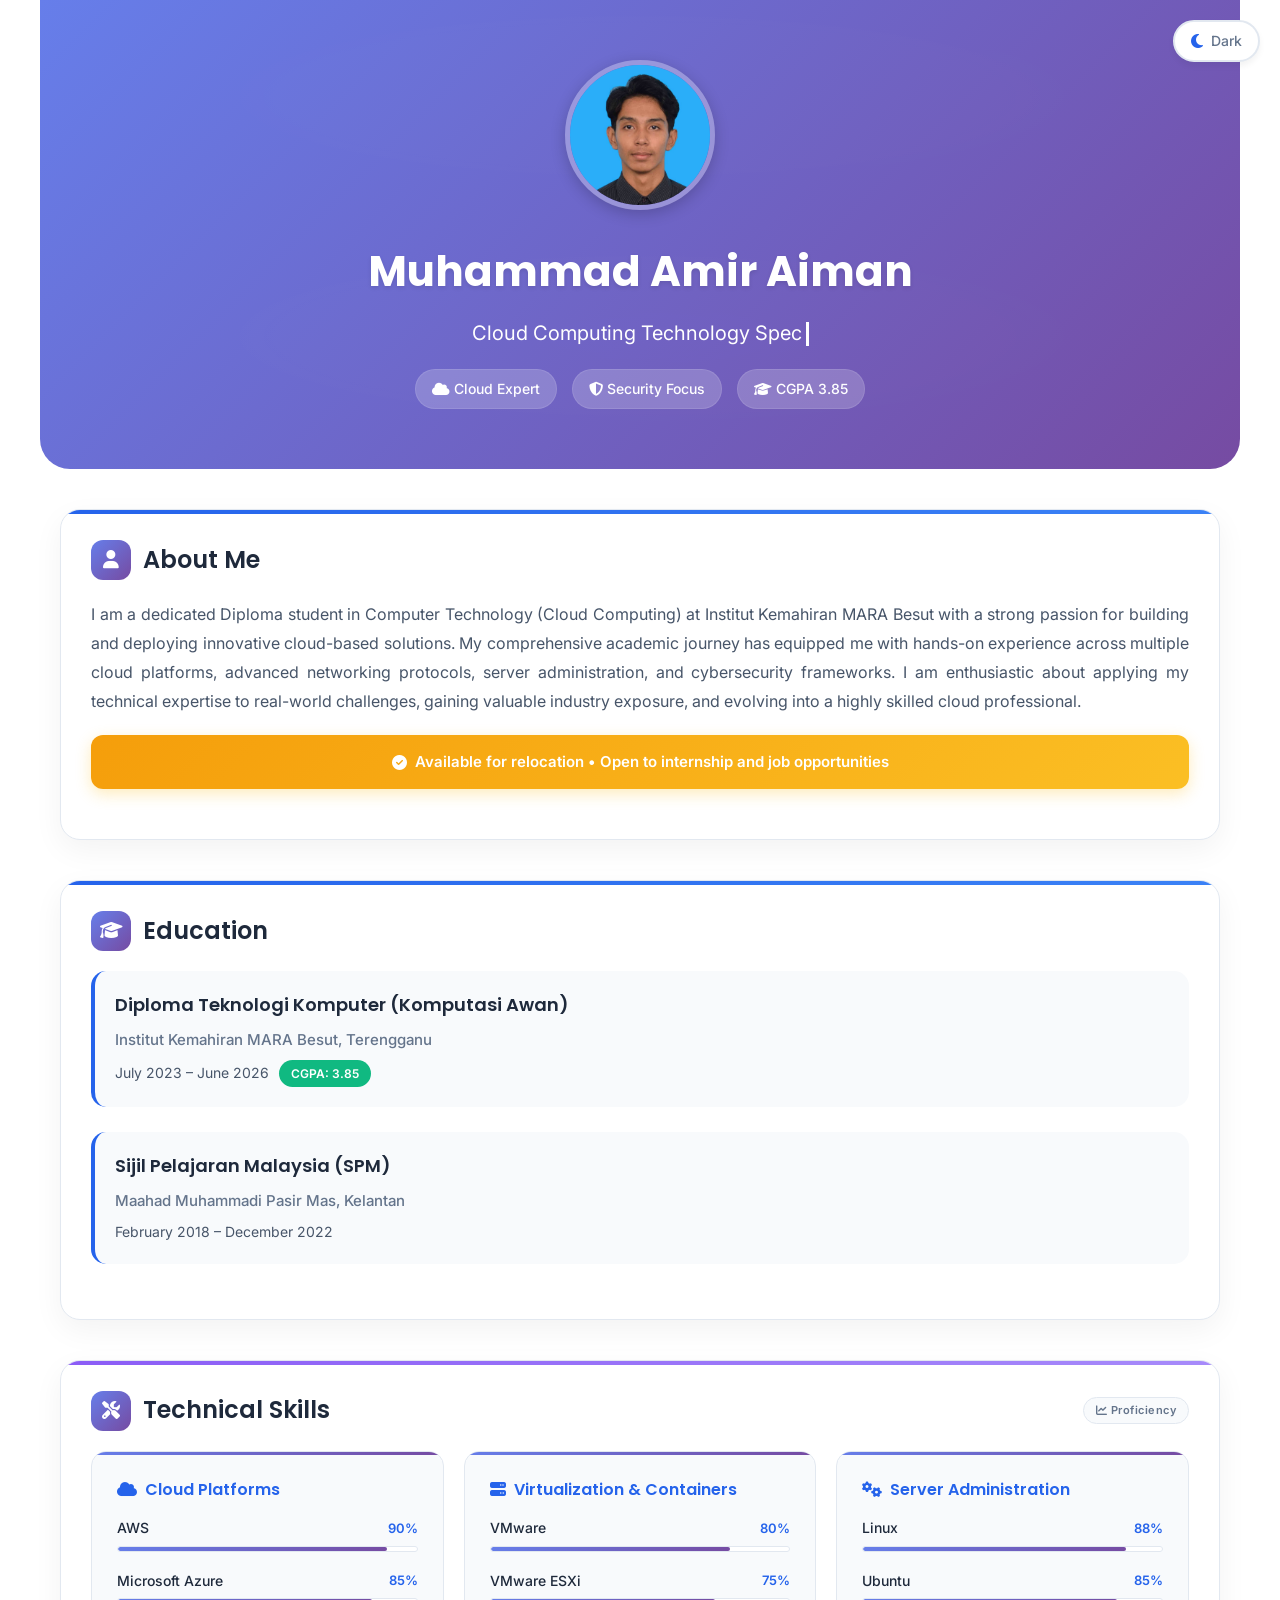
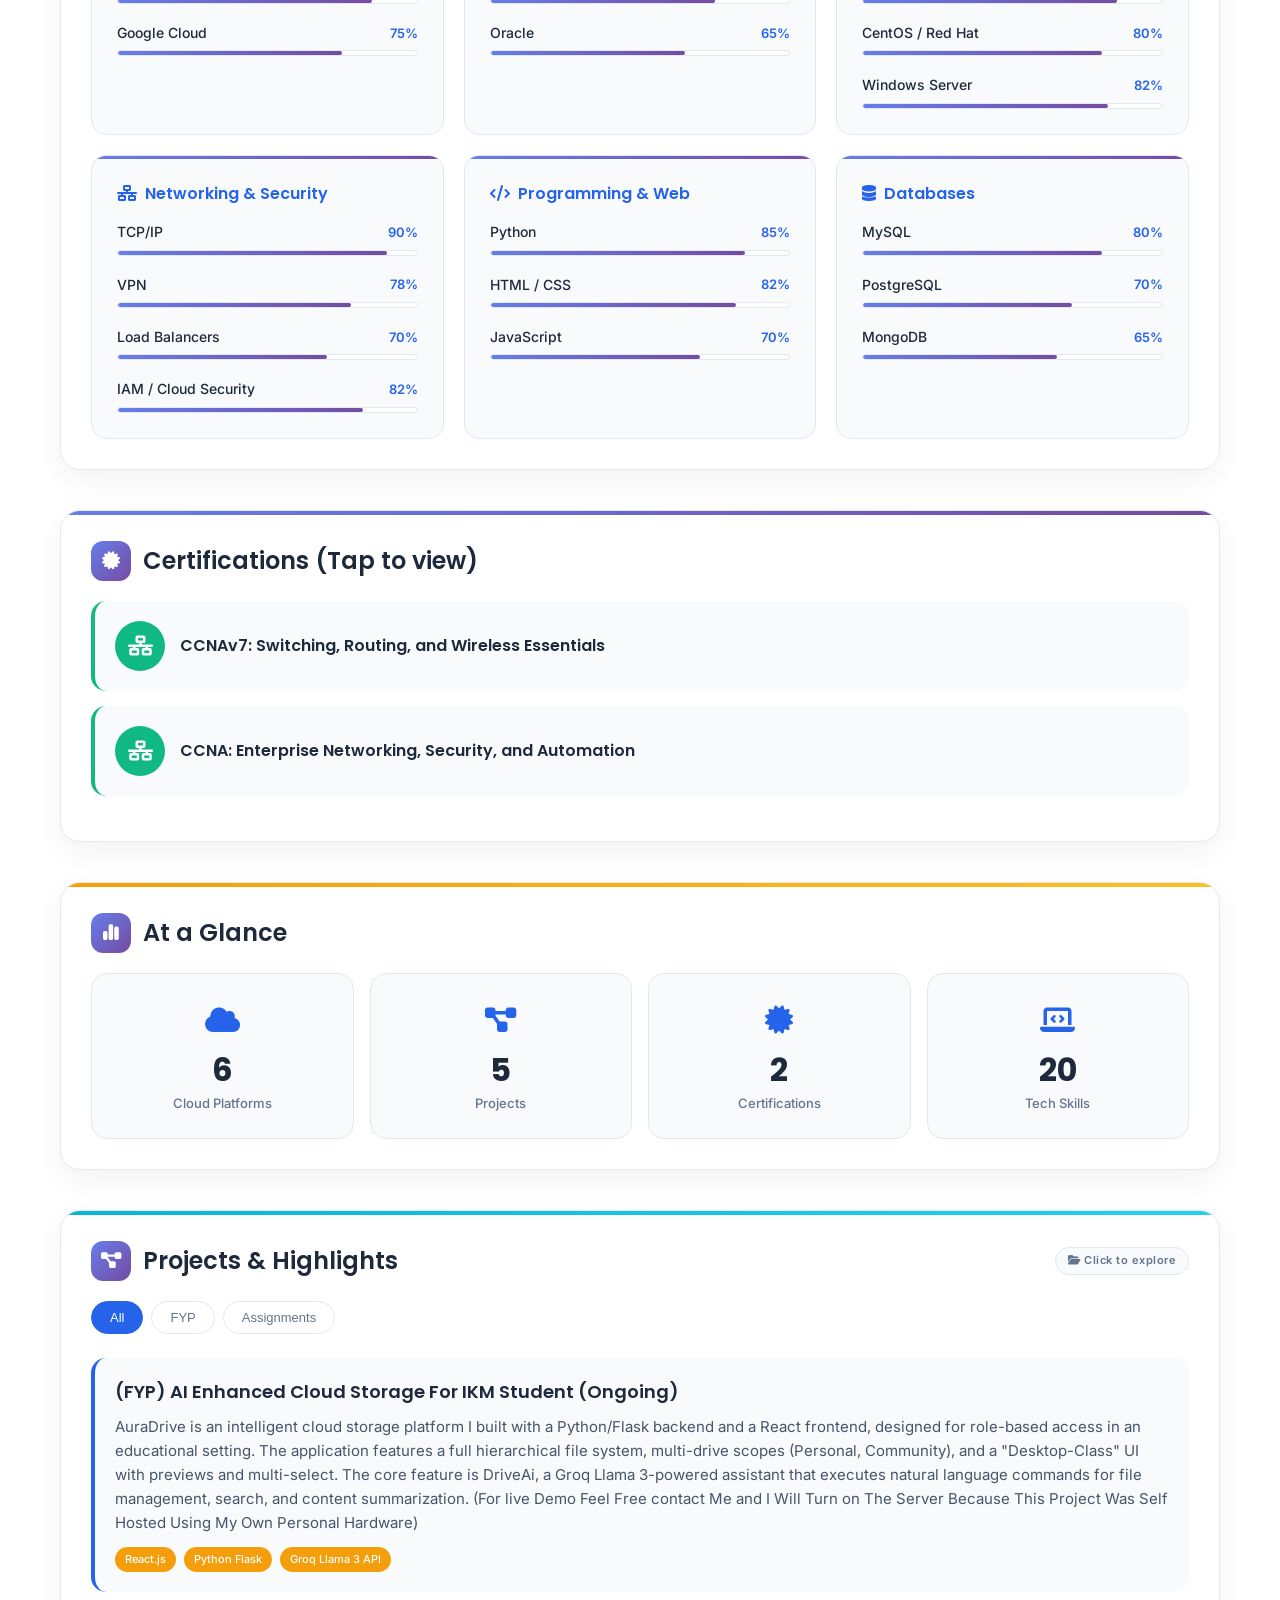
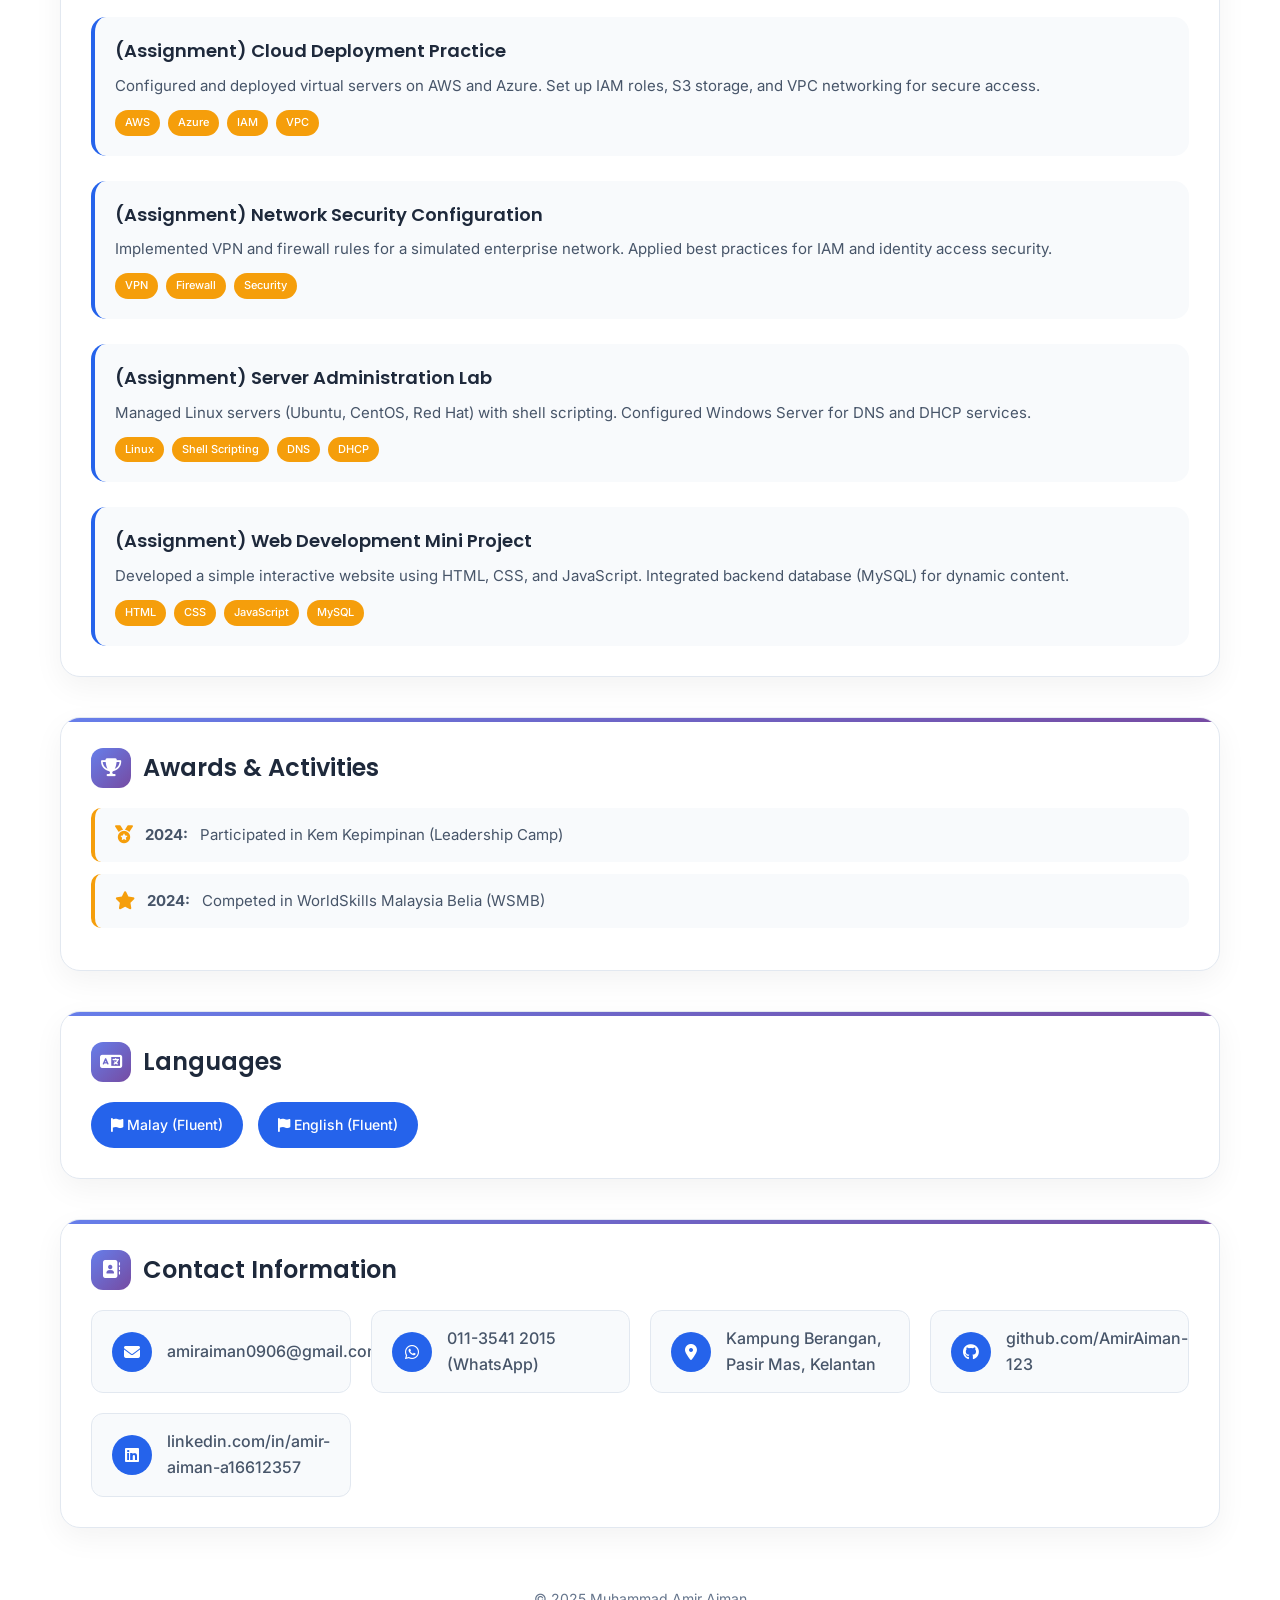
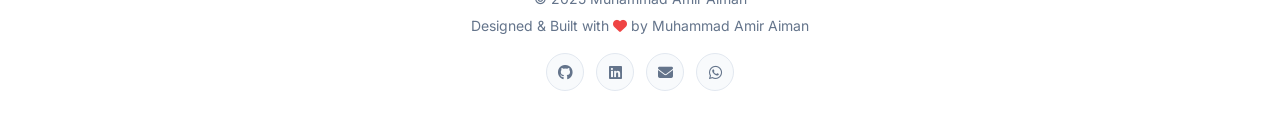
==== commit a3429c4c: "Describe your updates here" ====
--- a/portfolio.html
+++ b/portfolio.html
@@ -508,6 +508,8 @@
         .contact-icon {
             width: 40px;
             height: 40px;
+            min-width: 40px;
+            min-height: 40px;
             background: var(--accent-blue);
             border-radius: 50%;
             display: flex;
@@ -515,6 +517,7 @@
             justify-content: center;
             color: white;
             font-size: 16px;
+            flex-shrink: 0;
         }
         
         .contact-text {
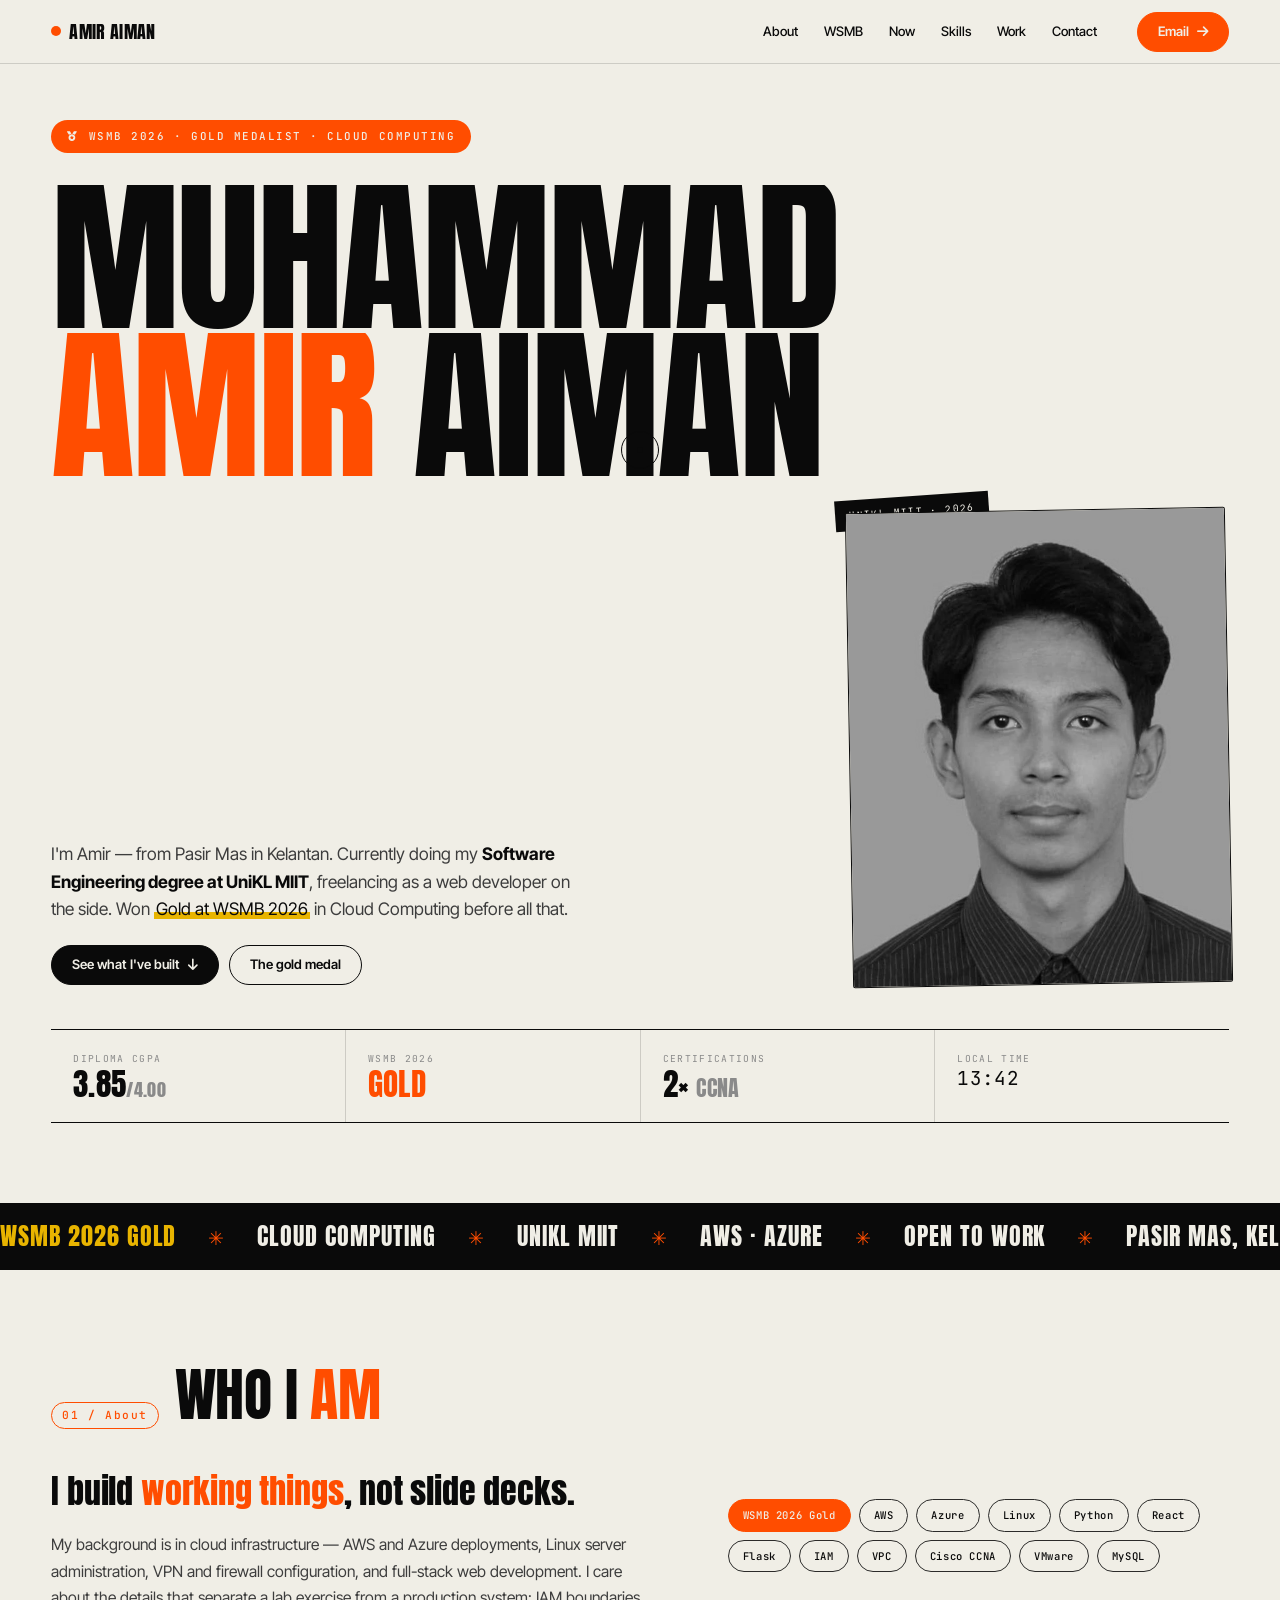
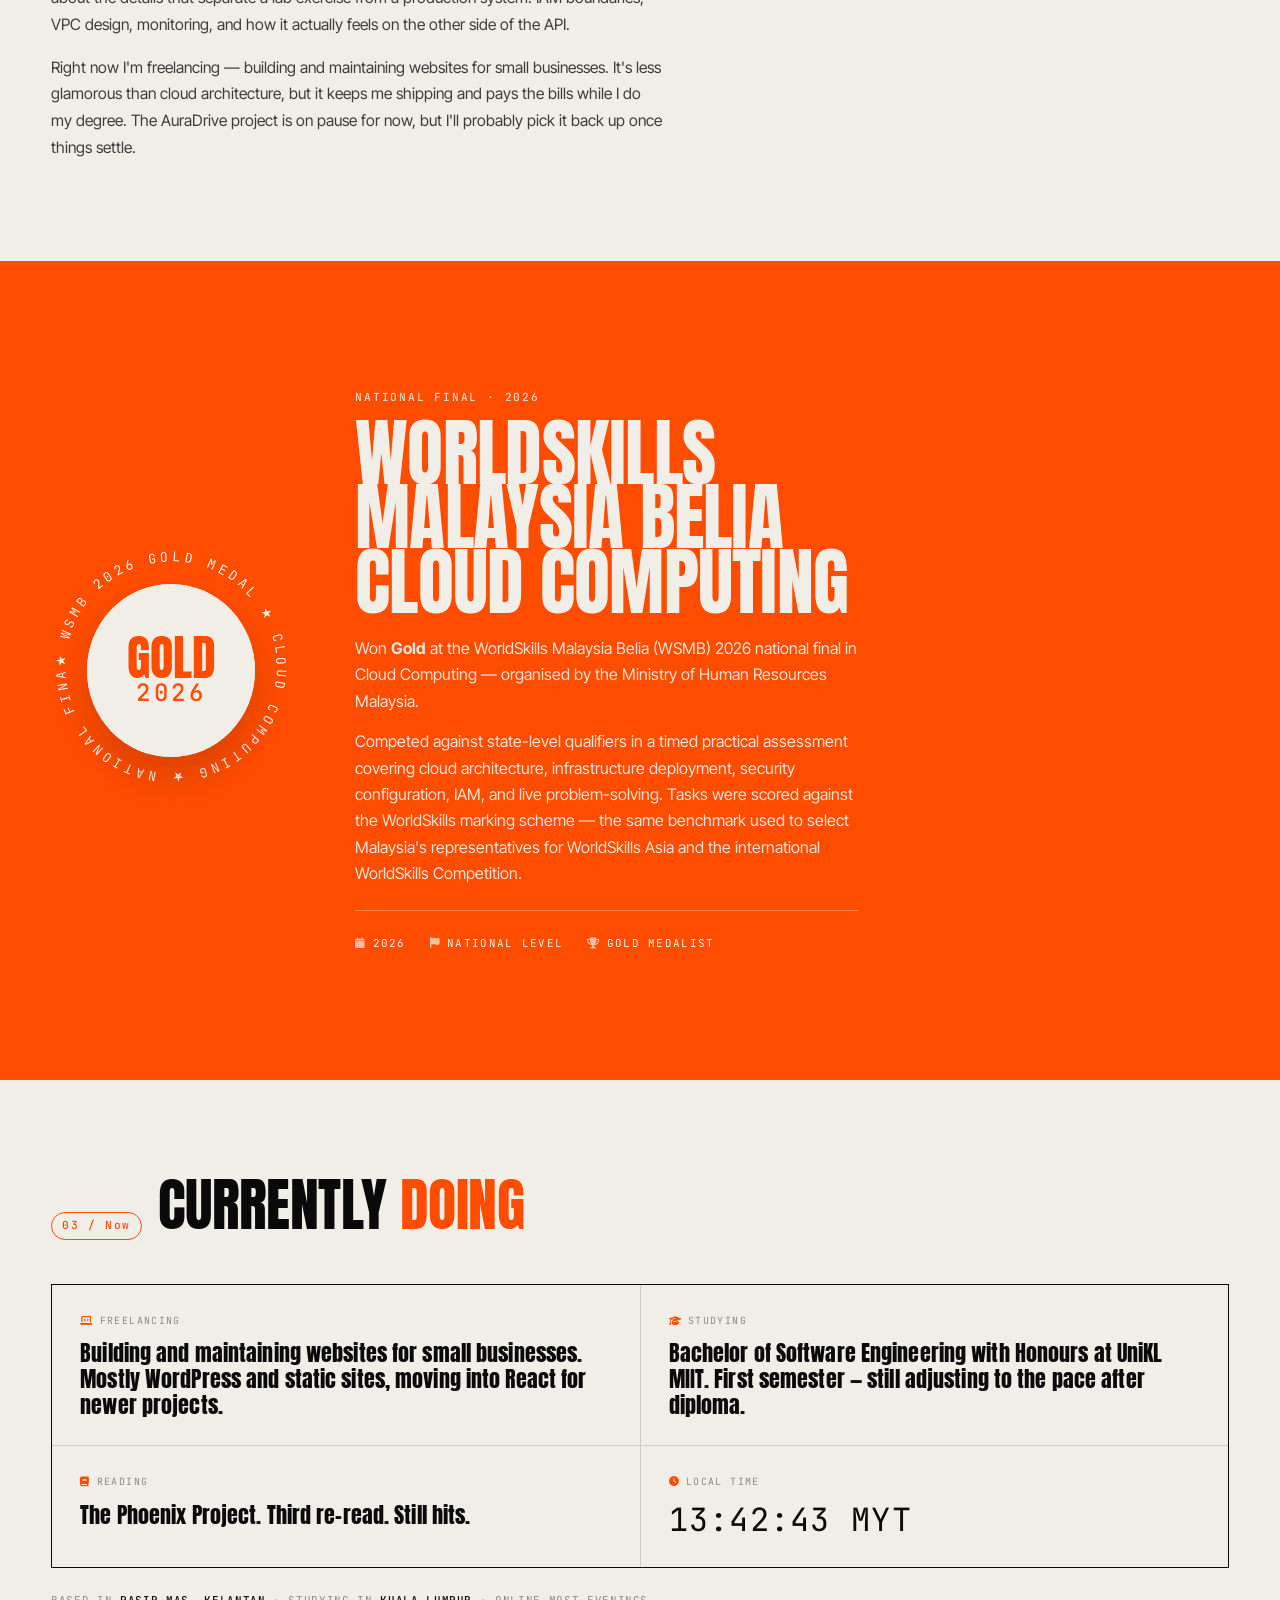
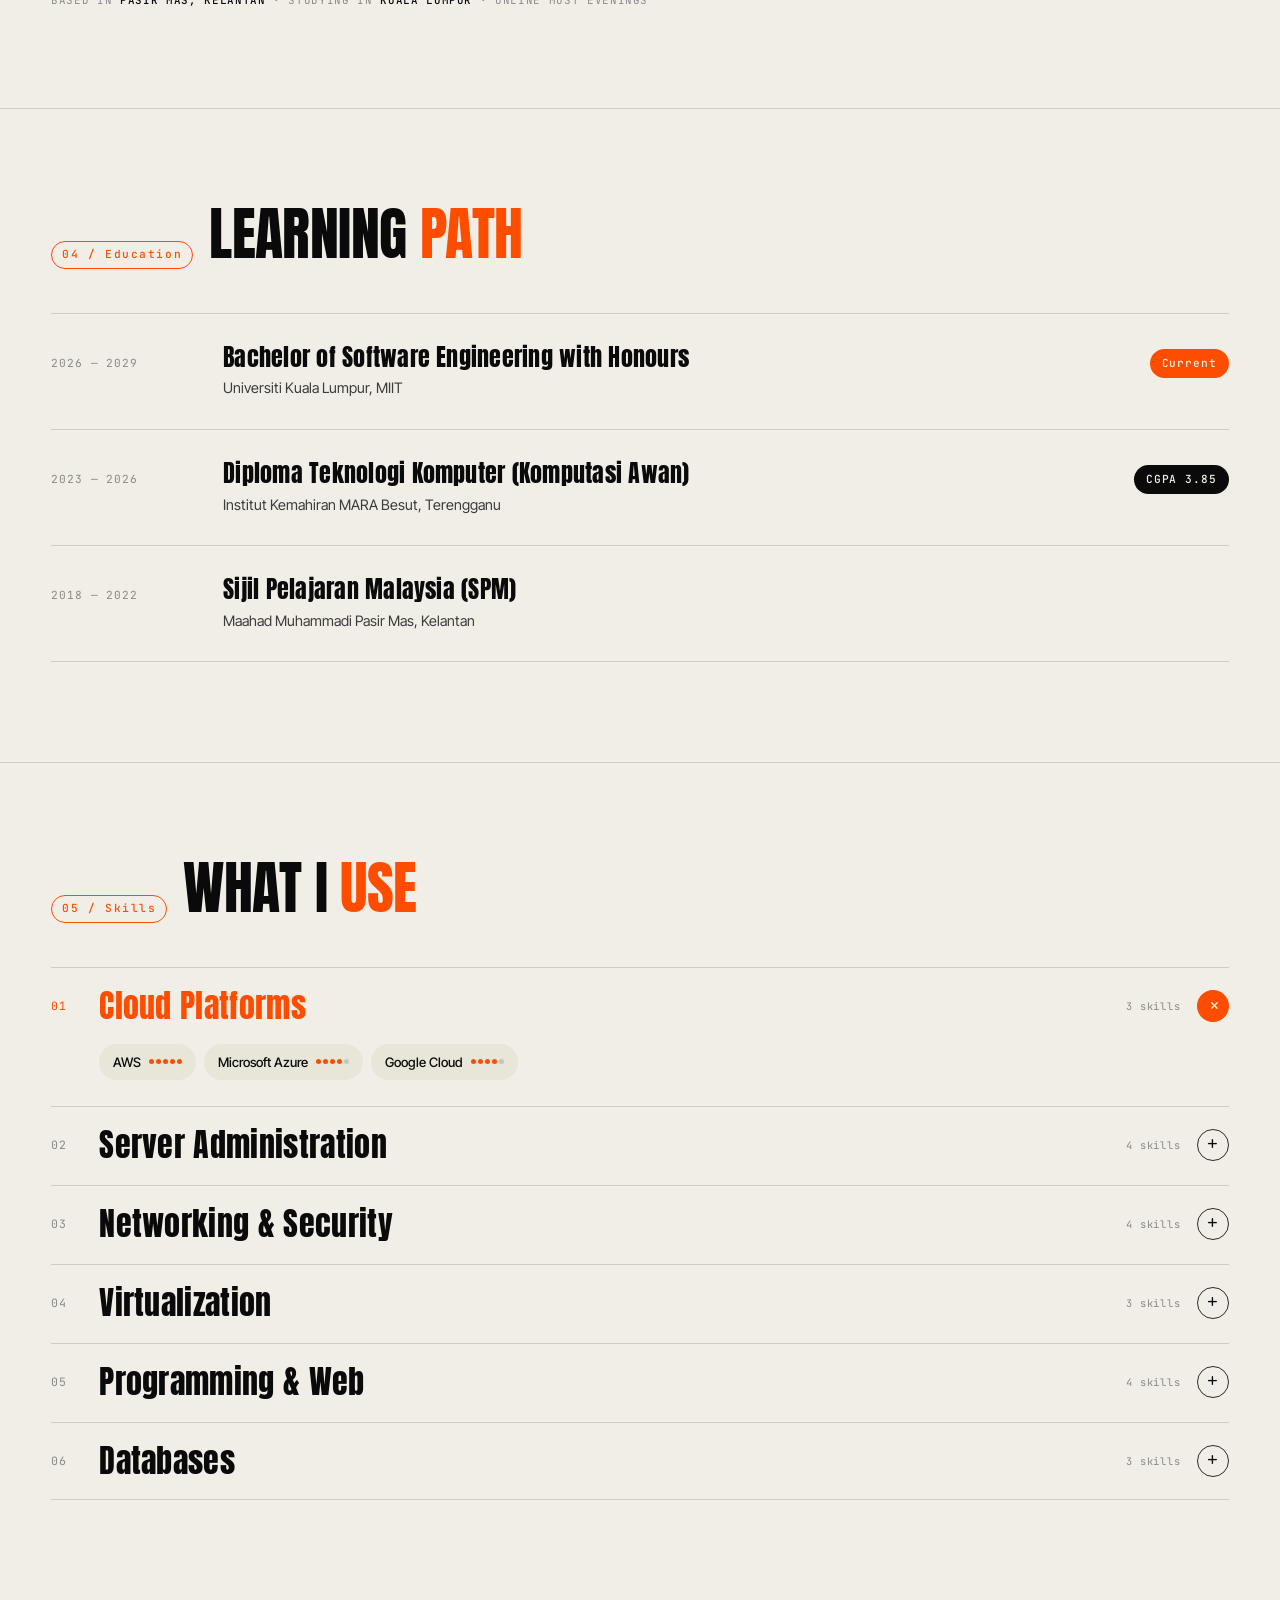
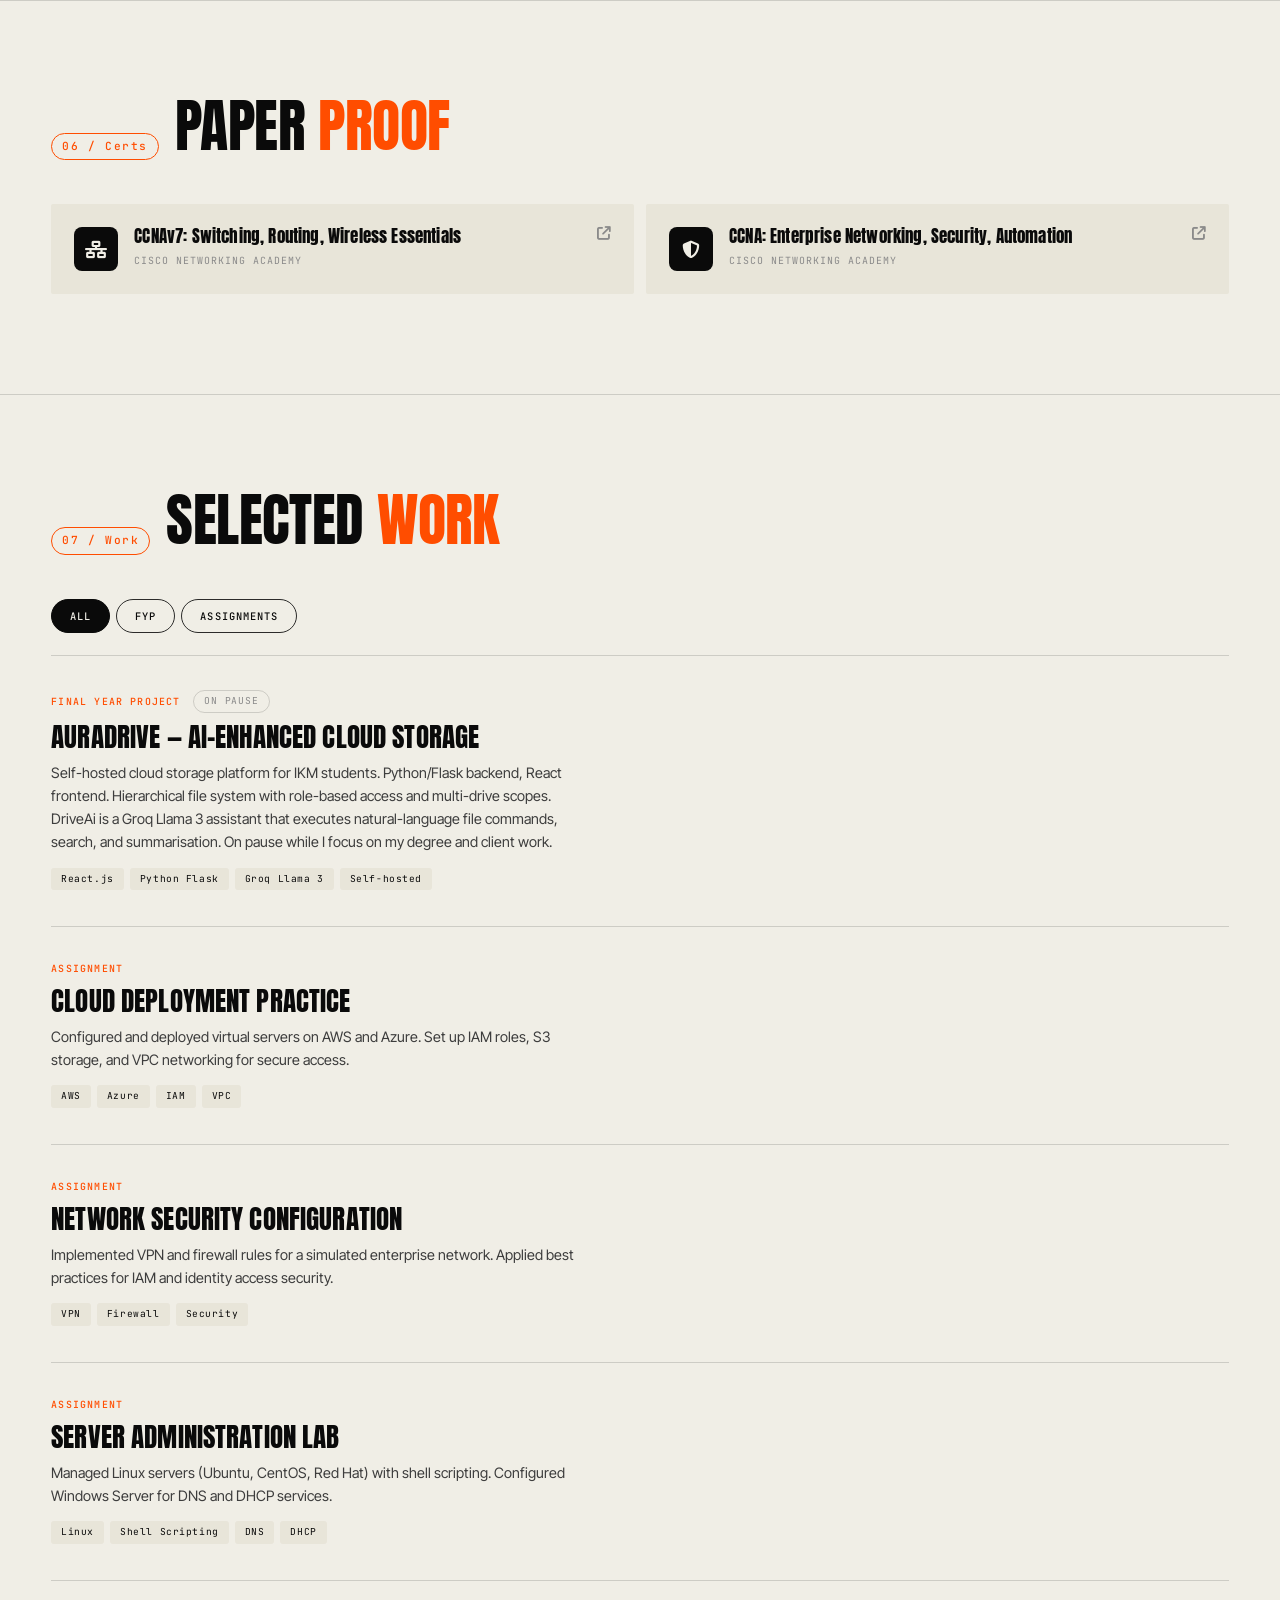
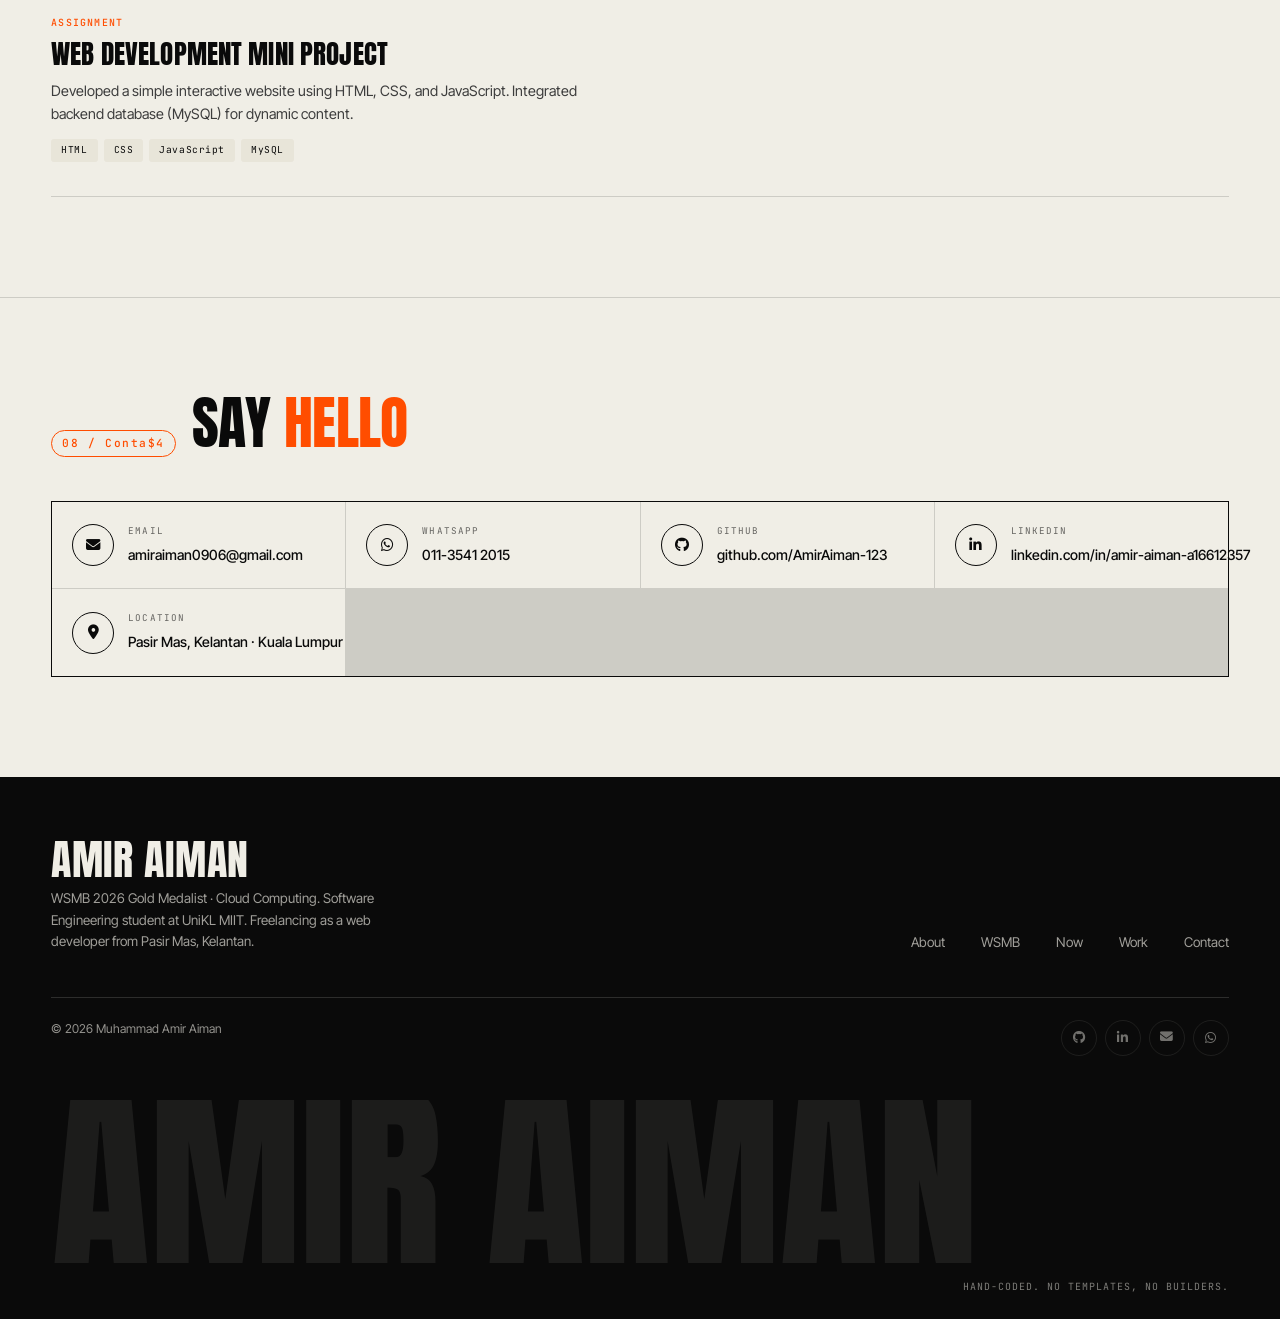
==== commit e484778a: "Update portfolio.html update" ====
--- a/portfolio.html
+++ b/portfolio.html
@@ -1,1449 +1,1187 @@
 <!DOCTYPE html>
 <html lang="en">
 <head>
-    <meta charset="UTF-8">
-    <meta name="viewport" content="width=device-width, initial-scale=1.0">
-    <title>Muhammad Amir Aiman - Professional Portfolio</title>
-    <link rel="stylesheet" href="https://cdnjs.cloudflare.com/ajax/libs/font-awesome/6.4.0/css/all.min.css">
-
-    <link rel="icon" type="image/png" href="/favicon-96x96.png" sizes="96x96" />
+<meta charset="UTF-8">
+<meta name="viewport" content="width=device-width,initial-scale=1,viewport-fit=cover">
+<meta name="theme-color" content="#f0eee6">
+<title>Amir Aiman — Software Engineering · WSMB 2026 Gold</title>
+
+<link rel="icon" type="image/png" href="/favicon-96x96.png" sizes="96x96" />
 <link rel="icon" type="image/svg+xml" href="/favicon.svg" />
 <link rel="shortcut icon" href="/favicon.ico" />
 <link rel="apple-touch-icon" sizes="180x180" href="/apple-touch-icon.png" />
 <link rel="manifest" href="/site.webmanifest" />
-    
-    <style>
-        /* Import Google Fonts */
-        @import url('https://fonts.googleapis.com/css2?family=Inter:wght@300;400;500;600;700&display=swap');
-        @import url('https://fonts.googleapis.com/css2?family=Poppins:wght@300;400;500;600;700&display=swap');
-        
-        /* Define CSS variables for themes */
-        :root {
-            /* Light Theme */
-            --bg-primary: #ffffff;
-            --bg-secondary: #f8fafc;
-            --bg-card: #ffffff;
-            --text-primary: #1e293b;
-            --text-secondary: #64748b;
-            --text-accent: #475569;
-            --accent-blue: #2563eb;
-            --accent-blue-light: #3b82f6;
-            --accent-green: #10b981;
-            --accent-amber: #f59e0b;
-            --border-color: #e2e8f0;
-            --shadow-light: rgba(0, 0, 0, 0.05);
-            --shadow-medium: rgba(0, 0, 0, 0.1);
-            --gradient-bg: linear-gradient(135deg, #667eea 0%, #764ba2 100%);
-        }
-        
-        [data-theme="dark"] {
-            /* Dark Theme */
-            --bg-primary: #0f172a;
-            --bg-secondary: #1e293b;
-            --bg-card: #1e293b;
-            --text-primary: #f1f5f9;
-            --text-secondary: #94a3b8;
-            --text-accent: #cbd5e1;
-            --accent-blue: #3b82f6;
-            --accent-blue-light: #60a5fa;
-            --accent-green: #34d399;
-            --accent-amber: #fbbf24;
-            --border-color: #334155;
-            --shadow-light: rgba(0, 0, 0, 0.3);
-            --shadow-medium: rgba(0, 0, 0, 0.5);
-            --gradient-bg: linear-gradient(135deg, #1e293b 0%, #334155 100%);
-        }
-        
-        /* General styles */
-        * {
-            margin: 0;
-            padding: 0;
-            box-sizing: border-box;
-        }
-        
-        body {
-            font-family: 'Inter', sans-serif;
-            line-height: 1.6;
-            color: var(--text-primary);
-            background: var(--bg-primary);
-            transition: all 0.3s ease;
-            min-height: 100vh;
-        }
-        
-        .container {
-            max-width: 1200px;
-            margin: 0 auto;
-            padding: 20px;
-        }
-        
-        /* Theme toggle button styling */
-        .theme-toggle {
-            position: fixed;
-            top: 20px;
-            right: 20px;
-            z-index: 1000;
-            background: var(--bg-card);
-            border: 2px solid var(--border-color);
-            border-radius: 50px;
-            padding: 8px 16px;
-            cursor: pointer;
-            display: flex;
-            align-items: center;
-            gap: 8px;
-            transition: all 0.3s ease;
-            box-shadow: 0 4px 6px var(--shadow-light);
-        }
-        
-        .theme-toggle:hover {
-            transform: translateY(-2px);
-            box-shadow: 0 8px 15px var(--shadow-medium);
-        }
-        
-        .theme-toggle i {
-            font-size: 16px;
-            color: var(--accent-blue);
-        }
-        
-        .theme-toggle span {
-            font-size: 14px;
-            font-weight: 500;
-            color: var(--text-secondary);
-        }
-        
-        /* Header section styling */
-        .header {
-            background: var(--gradient-bg);
-            color: white;
-            text-align: center;
-            padding: 60px 40px;
-            margin: -20px -20px 40px -20px;
-            border-radius: 0 0 30px 30px;
-            position: relative;
-            overflow: hidden;
-        }
-        
-        .header::before {
-            content: '';
-            position: absolute;
-            top: 0;
-            left: 0;
-            right: 0;
-            bottom: 0;
-            background: url('data:image/svg+xml,<svg xmlns="http://www.w3.org/2000/svg" viewBox="0 0 100 20"><defs><radialGradient id="a" cx="50%" cy="40%"><stop offset="0%" stop-color="white" stop-opacity="0.1"/><stop offset="100%" stop-color="white" stop-opacity="0"/></radialGradient></defs><rect width="100" height="20" fill="url(%23a)"/></svg>');
-            opacity: 0.1;
-        }
-        
-        .header-content {
-            position: relative;
-            z-index: 1;
-        }
-
-        .profile-picture {
-            width: 150px;
-            height: 150px;
-            border-radius: 50%;
-            border: 5px solid rgba(255, 255, 255, 0.3);
-            margin-bottom: 20px;
-            box-shadow: 0 4px 15px rgba(0,0,0,0.2);
-            animation: fadeInUp 0.8s ease;
-            object-fit: cover;
-        }
-        
-        .name {
-            font-family: 'Poppins', sans-serif;
-            font-size: 42px;
-            font-weight: 700;
-            margin-bottom: 12px;
-            text-shadow: 0 2px 4px rgba(0,0,0,0.1);
-            animation: fadeInUp 0.8s ease;
-        }
-        
-        .title {
-            font-size: 20px;
-            font-weight: 400;
-            opacity: 0.9;
-            margin-bottom: 20px;
-            animation: fadeInUp 0.8s ease 0.2s both;
-        }
-        
-        .header-badges {
-            display: flex;
-            justify-content: center;
-            gap: 15px;
-            flex-wrap: wrap;
-            margin-top: 20px;
-            animation: fadeInUp 0.8s ease 0.4s both;
-        }
-        
-        .badge {
-            background: rgba(255, 255, 255, 0.2);
-            backdrop-filter: blur(10px);
-            padding: 8px 16px;
-            border-radius: 25px;
-            font-size: 14px;
-            font-weight: 500;
-            border: 1px solid rgba(255, 255, 255, 0.1);
-        }
-        
-        /* Section styling */
-        .section {
-            margin-bottom: 40px;
-            opacity: 0;
-            transform: translateY(20px);
-            animation: fadeInUp 0.6s ease forwards;
-        }
-        
-        /* Animation delays for sections */
-        .section:nth-child(2) { animation-delay: 0.1s; }
-        .section:nth-child(3) { animation-delay: 0.2s; }
-        .section:nth-child(4) { animation-delay: 0.3s; }
-        .section:nth-child(5) { animation-delay: 0.4s; }
-        .section:nth-child(6) { animation-delay: 0.5s; }
-        .section:nth-child(7) { animation-delay: 0.6s; }
-        .section:nth-child(8) { animation-delay: 0.7s; }
-        .section:nth-child(9) { animation-delay: 0.8s; }
-        
-        .section-card {
-            background: var(--bg-card);
-            border-radius: 20px;
-            padding: 30px;
-            box-shadow: 0 10px 30px var(--shadow-light);
-            border: 1px solid var(--border-color);
-            transition: all 0.3s ease;
-            position: relative;
-            overflow: hidden;
-        }
-        
-        .section-card::before {
-            content: '';
-            position: absolute;
-            top: 0;
-            left: 0;
-            width: 100%;
-            height: 4px;
-            background: var(--gradient-bg);
-            border-radius: 20px 20px 0 0;
-        }
-        
-        .section-card:hover {
-            transform: translateY(-5px);
-            box-shadow: 0 20px 40px var(--shadow-medium);
-        }
-        
-        .section-title {
-            font-family: 'Poppins', sans-serif;
-            font-size: 24px;
-            font-weight: 600;
-            color: var(--text-primary);
-            margin-bottom: 20px;
-            display: flex;
-            align-items: center;
-            gap: 12px;
-        }
-        
-        .section-icon {
-            width: 40px;
-            height: 40px;
-            background: var(--gradient-bg);
-            border-radius: 12px;
-            display: flex;
-            align-items: center;
-            justify-content: center;
-            color: white;
-            font-size: 18px;
-        }
-        
-        /* About section */
-        .about-text {
-            font-size: 16px;
-            line-height: 1.8;
-            text-align: justify;
-            color: var(--text-accent);
-            margin-bottom: 20px;
-        }
-        
-        /* Education and Project sections */
-        .education-item {
-            margin-bottom: 25px;
-        }
-
-        .education-item, .project-item {
-            padding: 20px;
-            background: var(--bg-secondary);
-            border-radius: 15px;
-            border-left: 4px solid var(--accent-blue);
-            transition: all 0.3s ease;
-        }
-        
-        .education-item:hover, .project-item:hover {
-            transform: translateX(5px);
-            box-shadow: 0 5px 15px var(--shadow-light);
-        }
-        
-        .education-title, .project-title {
-            font-family: 'Poppins', sans-serif;
-            font-weight: 600;
-            color: var(--text-primary);
-            font-size: 18px;
-            margin-bottom: 8px;
-        }
-        
-        .education-subtitle, .project-subtitle {
-            color: var(--text-secondary);
-            font-size: 15px;
-            margin: 4px 0;
-            font-weight: 500;
-        }
-        
-        .education-details {
-            color: var(--text-accent);
-            font-size: 14px;
-            margin-top: 8px;
-        }
-        
-        .cgpa {
-            display: inline-block;
-            background: var(--accent-green);
-            color: white;
-            padding: 4px 12px;
-            border-radius: 20px;
-            font-size: 12px;
-            font-weight: 600;
-            margin-left: 10px;
-        }
-        
-        /* Skills section */
-        .skills-grid {
-            display: grid;
-            grid-template-columns: repeat(auto-fit, minmax(280px, 1fr));
-            gap: 20px;
-        }
-        
-        .skill-category {
-            background: var(--bg-secondary);
-            padding: 25px;
-            border-radius: 15px;
-            border: 1px solid var(--border-color);
-            transition: all 0.3s ease;
-            position: relative;
-            overflow: hidden;
-        }
-        
-        .skill-category::before {
-            content: '';
-            position: absolute;
-            top: 0;
-            left: 0;
-            width: 100%;
-            height: 3px;
-            background: var(--gradient-bg);
-        }
-        
-        .skill-category:hover {
-            transform: translateY(-3px);
-            box-shadow: 0 10px 25px var(--shadow-light);
-        }
-        
-        .skill-category-title {
-            font-family: 'Poppins', sans-serif;
-            font-weight: 600;
-            color: var(--accent-blue);
-            font-size: 16px;
-            margin-bottom: 15px;
-            display: flex;
-            align-items: center;
-            gap: 8px;
-        }
-        
-        .skill-tags {
-            display: flex;
-            flex-wrap: wrap;
-            gap: 8px;
-        }
-        
-        .skill-tag {
-            background: var(--accent-blue);
-            color: white;
-            padding: 6px 12px;
-            border-radius: 20px;
-            font-size: 12px;
-            font-weight: 500;
-            transition: all 0.3s ease;
-        }
-        
-        .skill-tag:hover {
-            background: var(--accent-blue-light);
-            transform: translateY(-2px);
-        }
-        
-        /* Certifications section */
-        .cert-item {
-            background: var(--bg-secondary);
-            padding: 20px;
-            border-radius: 15px;
-            border-left: 4px solid var(--accent-green);
-            display: flex;
-            align-items: center;
-            gap: 15px;
-            transition: all 0.3s ease;
-            margin-bottom: 15px;
-            text-decoration: none; /* Remove underline from link */
-            color: var(--text-primary);
-        }
-        
-        .cert-item:hover {
-            transform: translateX(5px);
-            box-shadow: 0 5px 15px var(--shadow-light);
-        }
-        
-        .cert-icon {
-            width: 50px;
-            height: 50px;
-            background: var(--accent-green);
-            border-radius: 50%;
-            display: flex;
-            align-items: center;
-            justify-content: center;
-            color: white;
-            font-size: 20px;
-        }
-        
-        .cert-title {
-            font-family: 'Poppins', sans-serif;
-            font-weight: 600;
-            color: var(--text-primary);
-            font-size: 16px;
-        }
-
-        /* Projects section */
-        .project-link {
-            display: block;
-            text-decoration: none;
-            color: inherit;
-            margin-bottom: 25px;
-        }
-
-        .project-link:last-child {
-            margin-bottom: 0;
-        }
-
-        .project-description {
-            font-size: 15px;
-            color: var(--text-accent);
-            margin-top: 8px;
-            line-height: 1.6;
-        }
-        
-        .project-tech {
-            display: flex;
-            gap: 8px;
-            margin-top: 12px;
-            flex-wrap: wrap;
-        }
-        
-        .tech-tag {
-            background: var(--accent-amber);
-            color: white;
-            padding: 4px 10px;
-            border-radius: 15px;
-            font-size: 11px;
-            font-weight: 500;
-        }
-        
-        /* Awards & Activities section */
-        .awards-list {
-            list-style: none;
-        }
-        
-        .awards-list li {
-            padding: 15px 20px;
-            margin-bottom: 12px;
-            background: var(--bg-secondary);
-            border-radius: 10px;
-            border-left: 4px solid var(--accent-amber);
-            font-size: 15px;
-            color: var(--text-accent);
-            transition: all 0.3s ease;
-            display: flex;
-            align-items: center;
-            gap: 12px;
-        }
-        
-        .awards-list li:hover {
-            transform: translateX(5px);
-            box-shadow: 0 3px 10px var(--shadow-light);
-        }
-        
-        .award-icon {
-            color: var(--accent-amber);
-            font-size: 18px;
-        }
-        
-        /* Contact section */
-        .contact-grid {
-            display: grid;
-            grid-template-columns: repeat(auto-fit, minmax(250px, 1fr));
-            gap: 20px;
-        }
-        
-        .contact-item {
-            display: flex;
-            align-items: center;
-            gap: 15px;
-            font-size: 16px;
-            color: var(--text-accent);
-            padding: 15px 20px;
-            background: var(--bg-secondary);
-            border-radius: 12px;
-            transition: all 0.3s ease;
-            border: 1px solid var(--border-color);
-            text-decoration: none; /* Remove underline for links */
-        }
-        
-        .contact-item:hover {
-            transform: translateY(-2px);
-            box-shadow: 0 5px 15px var(--shadow-light);
-        }
-        
-        .contact-icon {
-            width: 40px;
-            height: 40px;
-            min-width: 40px;
-            min-height: 40px;
-            background: var(--accent-blue);
-            border-radius: 50%;
-            display: flex;
-            align-items: center;
-            justify-content: center;
-            color: white;
-            font-size: 16px;
-            flex-shrink: 0;
-        }
-        
-        .contact-text {
-            font-weight: 500;
-        }
-        
-        /* Languages section */
-        .languages {
-            display: flex;
-            gap: 15px;
-            flex-wrap: wrap;
-        }
-        
-        .language-item {
-            background: var(--accent-blue);
-            color: white;
-            padding: 12px 20px;
-            border-radius: 25px;
-            font-size: 14px;
-            font-weight: 500;
-            transition: all 0.3s ease;
-        }
-        
-        .language-item:hover {
-            background: var(--accent-blue-light);
-            transform: translateY(-2px);
-        }
-        
-        /* Highlight bar */
-        .highlight {
-            background: linear-gradient(135deg, var(--accent-amber), #fbbf24);
-            color: white;
-            padding: 15px 20px;
-            border-radius: 12px;
-            margin: 20px 0;
-            text-align: center;
-            box-shadow: 0 5px 15px rgba(251, 191, 36, 0.3);
-        }
-        
-        .highlight-text {
-            font-size: 15px;
-            font-weight: 600;
-            display: flex;
-            align-items: center;
-            justify-content: center;
-            gap: 8px;
-        }
-        
-        /* Footer styling */
-        .footer {
-            text-align: center;
-            padding: 20px 0;
-            color: var(--text-secondary);
-            font-size: 14px;
-            margin-top: 20px;
-        }
-        
-        .footer-content {
-            max-width: 600px;
-            margin: 0 auto;
-        }
-        
-        .footer-content p {
-            margin-bottom: 5px;
-        }
-
-        /* Keyframe Animations */
-        @keyframes fadeInUp {
-            from {
-                opacity: 0;
-                transform: translateY(30px);
-            }
-            to {
-                opacity: 1;
-                transform: translateY(0);
-            }
-        }
-        
-        @keyframes pulse {
-            0%, 100% {
-                transform: scale(1);
-            }
-            50% {
-                transform: scale(1.05);
-            }
-        }
-        
-        /* Responsive Design */
-        @media (max-width: 768px) {
-            .container {
-                padding: 15px;
-            }
-            
-            .header {
-                padding: 40px 20px;
-                margin: -15px -15px 30px -15px;
-            }
-            
-            .name {
-                font-size: 32px;
-            }
-            
-            .title {
-                font-size: 18px;
-            }
-            
-            .section-card {
-                padding: 20px;
-            }
-            
-            .skills-grid {
-                grid-template-columns: 1fr;
-            }
-            
-            .contact-grid {
-                grid-template-columns: 1fr;
-            }
-            
-            .theme-toggle {
-                top: 10px;
-                right: 10px;
-                padding: 6px 12px;
-            }
-            .profile-picture {
-                width: 120px;
-                height: 120px;
-            }
-        }
-        
-        /* ===== Scroll Progress Bar ===== */
-        .scroll-progress {
-            position: fixed;
-            top: 0;
-            left: 0;
-            height: 3px;
-            background: var(--gradient-bg);
-            z-index: 9999;
-            width: 0%;
-            transition: width 0.1s linear;
-        }
-
-        /* ===== Navigation Bar ===== */
-        .navbar {
-            position: fixed;
-            top: 0;
-            left: 0;
-            right: 0;
-            z-index: 999;
-            border-bottom: 1px solid var(--border-color);
-            padding: 0 24px;
-            height: 0;
-            overflow: hidden;
-            opacity: 0;
-            transition: all 0.4s ease;
-            display: flex;
-            align-items: center;
-            justify-content: space-between;
-            backdrop-filter: blur(12px);
-            -webkit-backdrop-filter: blur(12px);
-            background: rgba(255, 255, 255, 0.85);
-        }
-
-        .navbar.visible {
-            height: 56px;
-            opacity: 1;
-        }
-
-        [data-theme="dark"] .navbar {
-            background: rgba(15, 23, 42, 0.85);
-        }
-
-        .navbar-logo {
-            font-family: 'Poppins', sans-serif;
-            font-weight: 700;
-            font-size: 18px;
-            color: var(--text-primary);
-            text-decoration: none;
-            display: flex;
-            align-items: center;
-            gap: 8px;
-        }
-
-        .navbar-logo span {
-            background: var(--gradient-bg);
-            -webkit-background-clip: text;
-            -webkit-text-fill-color: transparent;
-            background-clip: text;
-        }
-
-        .navbar-links {
-            display: flex;
-            gap: 4px;
-            list-style: none;
-            align-items: center;
-        }
-
-        .navbar-links a {
-            text-decoration: none;
-            color: var(--text-secondary);
-            font-size: 13px;
-            font-weight: 500;
-            padding: 6px 12px;
-            border-radius: 8px;
-            transition: all 0.3s ease;
-            position: relative;
-        }
-
-        .navbar-links a:hover,
-        .navbar-links a.active {
-            color: var(--accent-blue);
-            background: var(--bg-secondary);
-        }
-
-        .navbar-links a.active::after {
-            content: '';
-            position: absolute;
-            bottom: 0;
-            left: 50%;
-            transform: translateX(-50%);
-            width: 16px;
-            height: 2px;
-            background: var(--accent-blue);
-            border-radius: 2px;
-        }
-
-        .nav-toggle {
-            display: none;
-            background: none;
-            border: none;
-            color: var(--text-primary);
-            font-size: 22px;
-            cursor: pointer;
-            padding: 4px;
-        }
-
-        @media (max-width: 768px) {
-            .nav-toggle { display: block; }
-            .navbar-links {
-                position: absolute;
-                top: 56px;
-                left: 0;
-                right: 0;
-                flex-direction: column;
-                background: var(--bg-primary);
-                border-bottom: 1px solid var(--border-color);
-                padding: 12px;
-                gap: 2px;
-                display: none;
-            }
-            .navbar-links.open { display: flex; }
-            .navbar-links a { padding: 10px 16px; width: 100%; }
-            .scroll-progress { display: none; }
-        }
-
-        /* ===== Back to Top ===== */
-        .back-to-top {
-            position: fixed;
-            bottom: 24px;
-            right: 24px;
-            z-index: 999;
-            width: 44px;
-            height: 44px;
-            border-radius: 50%;
-            background: var(--gradient-bg);
-            color: white;
-            border: none;
-            cursor: pointer;
-            font-size: 18px;
-            display: flex;
-            align-items: center;
-            justify-content: center;
-            box-shadow: 0 4px 15px rgba(102,126,234,0.4);
-            opacity: 0;
-            transform: translateY(20px);
-            transition: all 0.4s ease;
-            pointer-events: none;
-        }
-
-        .back-to-top.visible {
-            opacity: 1;
-            transform: translateY(0);
-            pointer-events: auto;
-        }
-
-        .back-to-top:hover {
-            transform: translateY(-4px);
-            box-shadow: 0 8px 25px rgba(102,126,234,0.5);
-        }
-
-        /* ===== Skill Progress Bars ===== */
-        .skill-progress-group { margin-bottom: 18px; }
-        .skill-progress-group:last-child { margin-bottom: 0; }
-        .skill-progress-header { display: flex; justify-content: space-between; align-items: center; margin-bottom: 6px; }
-        .skill-progress-label { font-size: 14px; font-weight: 500; color: var(--text-primary); }
-        .skill-progress-value { font-size: 13px; font-weight: 600; color: var(--accent-blue); }
-        .skill-progress-track { width: 100%; height: 6px; background: var(--bg-primary); border-radius: 10px; overflow: hidden; border: 1px solid var(--border-color); }
-        .skill-progress-fill { height: 100%; border-radius: 10px; background: var(--gradient-bg); width: 0%; transition: width 1.2s cubic-bezier(0.25, 0.46, 0.45, 0.94); }
-
-        /* ===== Project Filters ===== */
-        .project-filters { display: flex; gap: 8px; margin-bottom: 24px; flex-wrap: wrap; }
-        .project-filter-btn {
-            padding: 8px 18px; border-radius: 50px; border: 1px solid var(--border-color);
-            background: var(--bg-card); color: var(--text-secondary); font-size: 13px;
-            font-weight: 500; cursor: pointer; transition: all 0.3s ease;
-        }
-        .project-filter-btn:hover { border-color: var(--accent-blue); color: var(--accent-blue); }
-        .project-filter-btn.active { background: var(--accent-blue); border-color: var(--accent-blue); color: white; }
-        .project-link.filter-hidden { display: none; }
-
-        /* ===== Stats Counter ===== */
-        .stats-grid { display: grid; grid-template-columns: repeat(auto-fit, minmax(160px, 1fr)); gap: 16px; }
-        .stat-item {
-            background: var(--bg-secondary); border-radius: 16px; padding: 24px; text-align: center;
-            border: 1px solid var(--border-color); transition: all 0.3s ease;
-        }
-        .stat-item:hover { transform: translateY(-4px); box-shadow: 0 10px 25px var(--shadow-light); }
-        .stat-icon { font-size: 28px; color: var(--accent-blue); margin-bottom: 8px; }
-        .stat-number { font-family: 'Poppins', sans-serif; font-size: 32px; font-weight: 700; color: var(--text-primary); line-height: 1.2; }
-        .stat-label { font-size: 13px; color: var(--text-secondary); font-weight: 500; margin-top: 4px; }
-
-        /* ===== Typing Cursor ===== */
-        .typing-cursor { display: inline-block; width: 3px; height: 24px; background: white; margin-left: 4px; animation: blink 0.8s step-end infinite; vertical-align: middle; }
-        @keyframes blink { 0%, 100% { opacity: 1; } 50% { opacity: 0; } }
-
-        /* ===== Footer Social ===== */
-        .footer-social { display: flex; justify-content: center; gap: 12px; margin-top: 16px; }
-        .footer-social a {
-            width: 38px; height: 38px; border-radius: 50%; background: var(--bg-secondary);
-            border: 1px solid var(--border-color); display: flex; align-items: center; justify-content: center;
-            color: var(--text-secondary); text-decoration: none; transition: all 0.3s ease; font-size: 15px;
-        }
-        .footer-social a:hover {
-            background: var(--accent-blue); color: white; transform: translateY(-3px);
-            box-shadow: 0 6px 15px rgba(37,99,235,0.3); border-color: var(--accent-blue);
-        }
-
-        /* ===== Scroll Reveal ===== */
-        .section-card {
-            opacity: 0; transform: translateY(30px);
-            transition: opacity 0.7s ease, transform 0.7s ease;
-        }
-        .section-card.revealed { opacity: 1; transform: translateY(0); }
-
-        /* ===== Section Header Row ===== */
-        .section-header-row { display: flex; align-items: center; justify-content: space-between; margin-bottom: 20px; flex-wrap: wrap; gap: 8px; }
-        .section-header-row .section-title { margin-bottom: 0; }
-        .section-badge { font-size: 11px; font-weight: 600; padding: 4px 12px; border-radius: 50px; background: var(--bg-secondary); color: var(--text-secondary); border: 1px solid var(--border-color); letter-spacing: 0.5px; }
-        .section-card[data-accent="blue"]::before { background: linear-gradient(135deg, #2563eb, #3b82f6); }
-        .section-card[data-accent="green"]::before { background: linear-gradient(135deg, #10b981, #34d399); }
-        .section-card[data-accent="amber"]::before { background: linear-gradient(135deg, #f59e0b, #fbbf24); }
-        .section-card[data-accent="purple"]::before { background: linear-gradient(135deg, #8b5cf6, #a78bfa); }
-        .section-card[data-accent="cyan"]::before { background: linear-gradient(135deg, #06b6d4, #22d3ee); }
-
-        /* Print Styles */
-        @media print {
-            .scroll-progress, .navbar, .back-to-top, .project-filters { display: none; }
-            .container { padding: 15mm; }
-            .section { page-break-inside: avoid; }
-            .section-card { box-shadow: none; border: 1px solid #e2e8f0; }
-        }
-    </style>
+
+<link rel="preconnect" href="https://fonts.googleapis.com">
+<link rel="preconnect" href="https://fonts.gstatic.com" crossorigin>
+<link href="https://fonts.googleapis.com/css2?family=Anton&family=Inter+Tight:wght@400;500;600;700;800&family=JetBrains+Mono:wght@400;500&display=swap" rel="stylesheet">
+<link rel="stylesheet" href="https://cdnjs.cloudflare.com/ajax/libs/font-awesome/6.4.0/css/all.min.css">
+
+<style>
+:root{
+  --bone:#f0eee6;
+  --bone-2:#e8e5d9;
+  --bone-3:#ddd9cb;
+  --ink:#0a0a0a;
+  --ink-2:#3d3d3d;
+  --ink-3:#8a8a8a;
+  --hot:#ff4d00;
+  --gold:#e8b400;
+  --rule:rgba(10,10,10,.15);
+  --rule-strong:rgba(10,10,10,.85);
+  --display:'Anton','Impact','Haettenschweiler',sans-serif;
+  --sans:'Inter Tight',system-ui,-apple-system,sans-serif;
+  --mono:'JetBrains Mono',ui-monospace,monospace;
+  --pad:clamp(18px,4vw,52px);
+  --max:1440px;
+  --nav-h:64px;
+  --ease:cubic-bezier(.22,.75,.25,1);
+  --ease-out:cubic-bezier(.16,1,.3,1);
+}
+
+*,*::before,*::after{box-sizing:border-box;margin:0;padding:0}
+html{overflow-x:clip;scroll-padding-top:calc(var(--nav-h) + 20px)}
+@media (prefers-reduced-motion:no-preference){html{scroll-behavior:smooth}}
+body{
+  font-family:var(--sans);
+  font-size:16px;line-height:1.55;
+  background:var(--bone);color:var(--ink);
+  overflow-x:clip;
+  -webkit-font-smoothing:antialiased;-webkit-text-size-adjust:100%;
+  -webkit-tap-highlight-color:transparent;
+  min-height:100vh;
+}
+img{display:block;max-width:100%;height:auto}
+a{color:inherit;text-decoration:none}
+button{font:inherit;color:inherit;background:none;border:0;cursor:pointer}
+:focus-visible{outline:2px solid var(--hot);outline-offset:3px}
+::selection{background:var(--hot);color:var(--bone)}
+p{margin:0}
+
+h1,h2,h3{font-family:var(--display);font-weight:400;line-height:.88;letter-spacing:-.01em;text-transform:uppercase}
+
+.wrap{max-width:var(--max);margin:auto;padding:0 var(--pad)}
+
+/* CURSOR */
+.cur,.cur-dot{position:fixed;top:0;left:0;pointer-events:none;z-index:9999;will-change:transform;display:none}
+@media (pointer:fine){
+  .cur{display:block;width:38px;height:38px;border-radius:50%;border:1.5px solid var(--ink);margin:-19px 0 0 -19px;transition:width .3s var(--ease-out),height .3s var(--ease-out),margin .3s var(--ease-out),background .3s,border-color .3s}
+  .cur-dot{display:block;width:6px;height:6px;border-radius:50%;background:var(--ink);margin:-3px 0 0 -3px}
+  .cur.grow{width:72px;height:72px;margin:-36px 0 0 -36px;background:var(--hot);border-color:var(--hot)}
+}
+
+/* NAV */
+.nav{position:fixed;top:0;left:0;right:0;z-index:100;height:var(--nav-h);display:flex;align-items:center;padding-left:max(var(--pad),env(safe-area-inset-left));padding-right:max(var(--pad),env(safe-area-inset-right));background:var(--bone);border-bottom:1px solid var(--rule);transition:transform .4s var(--ease-out)}
+.nav.hide{transform:translateY(-100%)}
+.nav-inner{width:100%;max-width:var(--max);margin:auto;display:flex;align-items:center;justify-content:space-between;gap:20px}
+.brand{font-family:var(--display);font-size:1.1rem;letter-spacing:.02em;display:flex;align-items:center;gap:8px}
+.brand-dot{width:10px;height:10px;border-radius:50%;background:var(--hot);animation:brandPulse 1.6s ease-in-out infinite}
+@keyframes brandPulse{0%,100%{transform:scale(1);opacity:1}50%{transform:scale(.7);opacity:.6}}
+.nav-links{display:flex;gap:26px;font-size:.82rem;font-weight:500;margin-left:auto;margin-right:20px}
+.nav-links a{position:relative;padding:4px 0}
+.nav-links a::after{content:"";position:absolute;left:0;right:0;bottom:0;height:2px;background:var(--hot);transform:scaleX(0);transform-origin:right;transition:transform .3s var(--ease-out)}
+.nav-links a:hover::after{transform:scaleX(1);transform-origin:left}
+.nav-actions{display:flex;align-items:center;gap:8px;flex:none}
+
+.btn{display:inline-flex;align-items:center;justify-content:center;gap:8px;min-height:40px;padding:10px 20px;border-radius:999px;font-family:var(--sans);font-weight:600;font-size:.82rem;line-height:1;background:var(--ink);color:var(--bone);border:1.5px solid var(--ink);transition:background .25s,color .25s,transform .15s;white-space:nowrap;will-change:transform}
+.btn:hover{background:var(--hot);border-color:var(--hot);color:var(--bone)}
+.btn:active{transform:scale(.97)}
+.btn.hot{background:var(--hot);border-color:var(--hot);color:var(--bone)}
+.btn.hot:hover{background:var(--ink);border-color:var(--ink)}
+
+.burger{display:none;width:40px;height:40px;border-radius:50%;border:1.5px solid var(--rule-strong);position:relative;-webkit-tap-highlight-color:transparent}
+.burger i{position:absolute;left:12px;right:12px;height:1.8px;background:var(--ink);transition:transform .3s var(--ease-out),opacity .2s}
+.burger i:nth-child(1){top:16px}
+.burger i:nth-child(2){top:22px}
+.burger[aria-expanded="true"] i:nth-child(1){transform:translateY(3px) rotate(45deg)}
+.burger[aria-expanded="true"] i:nth-child(2){transform:translateY(-3px) rotate(-45deg)}
+@media (max-width:900px){.nav-links{display:none}.burger{display:block}.nav-actions .btn{display:none}}
+
+.scrim{position:fixed;inset:0;z-index:98;background:rgba(10,10,10,.5);opacity:0;visibility:hidden;transition:opacity .3s,visibility .3s}
+.scrim.open{opacity:1;visibility:visible}
+.drawer{position:fixed;top:0;right:0;bottom:0;width:min(340px,85vw);z-index:99;background:var(--bone);padding:calc(var(--nav-h) + 24px) 28px 28px;transform:translateX(100%);visibility:hidden;transition:transform .45s var(--ease-out),visibility .45s;display:flex;flex-direction:column;gap:6px;border-left:1px solid var(--rule);overflow-y:auto}
+.drawer.open{transform:none;visibility:visible}
+.drawer a{display:flex;justify-content:space-between;align-items:center;padding:14px 0;font-family:var(--display);font-size:1.6rem;line-height:1.1;border-bottom:1px solid var(--rule)}
+.drawer a::after{content:"↗";font-family:var(--sans);font-size:1rem;color:var(--ink-3)}
+.drawer .btn{width:100%;margin-top:20px;min-height:48px}
+
+/* MARQUEE */
+.marquee{overflow:hidden;background:var(--ink);color:var(--bone);padding:14px 0;border-block:1px solid var(--ink);position:relative;z-index:2}
+.marquee-track{display:flex;width:max-content;animation:marquee 38s linear infinite;will-change:transform;transition:animation-duration .3s}
+.marquee:hover .marquee-track{animation-play-state:paused}
+@keyframes marquee{to{transform:translateX(-50%)}}
+.marquee-item{display:inline-flex;align-items:center;gap:32px;padding-right:32px;font-family:var(--display);font-size:clamp(1.1rem,2vw,1.5rem);letter-spacing:.04em;text-transform:uppercase;white-space:nowrap}
+.marquee-item .star{color:var(--hot);font-size:.8em}
+.marquee-item .gold{color:var(--gold)}
+@media (prefers-reduced-motion:reduce){.marquee-track{animation:none}}
+
+/* HERO */
+.hero{padding-top:calc(var(--nav-h) + clamp(28px,5vw,56px));padding-bottom:clamp(40px,7vw,80px);position:relative;overflow:hidden}
+.hero-kicker{display:inline-flex;align-items:center;gap:10px;padding:8px 16px;background:var(--hot);color:var(--bone);border-radius:999px;font-family:var(--mono);font-size:.68rem;letter-spacing:.14em;text-transform:uppercase;font-weight:500;margin-bottom:clamp(20px,3vw,32px);animation:fadeUp .8s var(--ease-out) both}
+.hero-kicker i{font-size:.9em}
+@keyframes fadeUp{from{opacity:0;transform:translateY(20px)}to{opacity:1;transform:translateY(0)}}
+
+.hero-name{font-size:clamp(3rem,13.5vw,13rem);line-height:.82;letter-spacing:-.015em;margin-bottom:clamp(16px,3vw,28px)}
+.hero-name .ln{display:block;overflow:hidden;padding-bottom:.04em}
+.hero-name .ln > span{display:block;will-change:transform;animation:slideUp 1.1s var(--ease-out) both}
+.hero-name .ln:nth-child(1) > span{animation-delay:.1s}
+.hero-name .ln:nth-child(2) > span{animation-delay:.2s}
+.hero-name em{font-style:normal;color:var(--hot);position:relative}
+.hero-name em::after{content:"";position:absolute;left:0;right:0;bottom:.06em;height:.08em;background:var(--hot);transform:scaleX(0);transform-origin:left;animation:underline 1s .9s var(--ease-out) forwards}
+@keyframes underline{to{transform:scaleX(1)}}
+@keyframes slideUp{from{transform:translateY(110%)}to{transform:translateY(0)}}
+
+.hero-body{display:grid;grid-template-columns:1fr 380px;gap:clamp(24px,4vw,56px);align-items:end;margin-bottom:clamp(28px,4vw,44px)}
+@media (max-width:900px){.hero-body{grid-template-columns:1fr;gap:28px}}
+
+.hero-lead{font-size:clamp(1rem,1.35vw,1.15rem);line-height:1.6;max-width:52ch;color:var(--ink-2);animation:fadeUp .9s .3s var(--ease-out) both}
+.hero-lead strong{color:var(--ink);font-weight:700}
+.hero-lead em{font-style:normal;color:var(--ink);background:linear-gradient(transparent 65%,var(--gold) 65%);padding:0 2px}
+
+.hero-cta{display:flex;gap:10px;flex-wrap:wrap;margin-top:22px;animation:fadeUp .9s .5s var(--ease-out) both}
+@media (max-width:560px){.hero-cta .btn{flex:1 1 auto;min-height:48px}}
+
+.hero-portrait{position:relative;animation:fadeUp 1s .4s var(--ease-out) both}
+.hero-portrait-inner{aspect-ratio:4/5;overflow:hidden;border:1.5px solid var(--ink);border-radius:2px;background:var(--bone-2);transform:rotate(-1deg);transition:transform .5s var(--ease-out)}
+.hero-portrait:hover .hero-portrait-inner{transform:rotate(0deg) scale(1.01)}
+.hero-portrait-inner img{width:100%;height:100%;object-fit:cover;filter:grayscale(1) contrast(1.05);transition:filter .5s var(--ease-out),transform .8s var(--ease-out)}
+.hero-portrait:hover .hero-portrait-inner img{filter:grayscale(0) contrast(1);transform:scale(1.03)}
+.hero-portrait-tag{position:absolute;top:-14px;left:-14px;background:var(--ink);color:var(--bone);font-family:var(--mono);font-size:.62rem;letter-spacing:.14em;text-transform:uppercase;padding:8px 14px;transform:rotate(-4deg)}
+
+.hero-foot{display:grid;grid-template-columns:repeat(4,1fr);gap:1px;background:var(--rule);border-top:1.5px solid var(--ink);border-bottom:1.5px solid var(--ink);animation:fadeUp 1s .6s var(--ease-out) both}
+@media (max-width:700px){.hero-foot{grid-template-columns:1fr 1fr}}
+.hero-stat{background:var(--bone);padding:clamp(14px,2vw,22px);display:flex;flex-direction:column;gap:2px}
+.hero-stat .label{font-family:var(--mono);font-size:.6rem;letter-spacing:.14em;text-transform:uppercase;color:var(--ink-3)}
+.hero-stat .value{font-family:var(--display);font-size:clamp(1.5rem,2.4vw,2rem);line-height:1;letter-spacing:.01em}
+.hero-stat .value.hot{color:var(--hot)}
+.hero-stat .value .num{font-variant-numeric:tabular-nums}
+
+/* SECTIONS */
+.sec{padding:clamp(56px,8vw,100px) 0;position:relative}
+.sec + .sec{border-top:1px solid var(--rule)}
+.sec-head{display:flex;align-items:baseline;gap:16px;margin-bottom:clamp(28px,4vw,44px);flex-wrap:wrap}
+.sec-num{font-family:var(--mono);font-size:.7rem;letter-spacing:.14em;color:var(--hot);font-weight:500;padding:4px 10px;border:1.5px solid var(--hot);border-radius:999px;font-variant-numeric:tabular-nums;min-width:80px;text-align:center}
+.sec-title{font-size:clamp(1.8rem,5vw,3.6rem);letter-spacing:-.01em}
+.sec-title em{font-style:normal;color:var(--hot)}
+
+.rv{opacity:0;transform:translateY(24px);transition:opacity .8s var(--ease-out),transform .8s var(--ease-out)}
+.rv.in{opacity:1;transform:none}
+@media (prefers-reduced-motion:reduce){.rv{opacity:1;transform:none;transition:none}}
+
+/* ABOUT */
+.about-grid{display:grid;grid-template-columns:1.1fr .9fr;gap:clamp(28px,5vw,64px);align-items:start}
+@media (max-width:800px){.about-grid{grid-template-columns:1fr;gap:28px}}
+.about-lead{font-family:var(--display);font-size:clamp(1.4rem,2.8vw,2.1rem);line-height:1.1;letter-spacing:-.005em;margin-bottom:22px}
+.about-lead em{font-style:normal;color:var(--hot)}
+.about-text{font-size:.98rem;line-height:1.7;color:var(--ink-2)}
+.about-text + .about-text{margin-top:16px}
+.about-text strong{color:var(--ink);font-weight:700}
+.about-tags{display:flex;flex-wrap:wrap;gap:8px;margin-top:26px}
+.tag{padding:7px 14px;border-radius:999px;border:1.5px solid var(--rule-strong);font-family:var(--mono);font-size:.66rem;letter-spacing:.06em;font-weight:500;color:var(--ink);transition:background .25s,color .25s,border-color .25s,transform .2s}
+.tag:hover{background:var(--ink);color:var(--bone);border-color:var(--ink);transform:translateY(-2px)}
+.tag.hot{background:var(--hot);color:var(--bone);border-color:var(--hot)}
+
+/* WSMB */
+.achievement{background:var(--hot);color:var(--bone);padding:clamp(64px,10vw,130px) 0;position:relative;overflow:hidden}
+.achv-grid{display:grid;grid-template-columns:auto 1fr;gap:clamp(28px,5vw,64px);align-items:center}
+@media (max-width:800px){.achv-grid{grid-template-columns:1fr;gap:32px;text-align:center}}
+.medal{position:relative;width:clamp(180px,24vw,240px);aspect-ratio:1;flex:none}
+.medal-svg{width:100%;height:100%;animation:spin 24s linear infinite}
+@keyframes spin{to{transform:rotate(360deg)}}
+.medal-svg text{fill:var(--bone);font-family:var(--mono);font-size:11px;letter-spacing:3px}
+.medal-core{position:absolute;inset:15%;background:var(--bone);color:var(--hot);border-radius:50%;display:grid;place-items:center;box-shadow:0 0 0 2px var(--bone) inset,0 20px 40px rgba(0,0,0,.15)}
+.medal-core-inner{font-family:var(--display);font-size:clamp(2rem,4vw,3rem);line-height:.85;text-align:center}
+.medal-core-inner small{display:block;font-family:var(--mono);font-size:.5em;letter-spacing:.15em;font-weight:500;margin-top:4px}
+.achv-body{max-width:56ch}
+@media (max-width:800px){.achv-body{margin:0 auto}}
+.achv-kicker{font-family:var(--mono);font-size:.7rem;letter-spacing:.16em;text-transform:uppercase;font-weight:500;color:var(--bone);opacity:.85;margin-bottom:14px}
+.achv-title{font-size:clamp(2.2rem,6vw,4.6rem);line-height:.88;margin-bottom:20px}
+.achv-text{font-size:1rem;line-height:1.65;opacity:.92}
+.achv-text + .achv-text{margin-top:14px}
+.achv-meta{display:flex;gap:24px;flex-wrap:wrap;margin-top:24px;padding-top:24px;border-top:1.5px solid rgba(240,238,230,.3);font-family:var(--mono);font-size:.68rem;letter-spacing:.12em;text-transform:uppercase}
+.achv-meta i{margin-right:6px;opacity:.7}
+
+/* NOW */
+.now-grid{display:grid;grid-template-columns:1fr 1fr;gap:1px;background:var(--rule);border:1.5px solid var(--ink)}
+@media (max-width:700px){.now-grid{grid-template-columns:1fr}}
+.now-item{padding:clamp(20px,3vw,28px);background:var(--bone);position:relative;transition:background .3s}
+.now-item:hover{background:var(--bone-2)}
+.now-label{font-family:var(--mono);font-size:.62rem;letter-spacing:.14em;text-transform:uppercase;color:var(--ink-3);display:block;margin-bottom:12px}
+.now-label i{color:var(--hot);margin-right:6px}
+.now-text{font-family:var(--display);font-size:clamp(1.05rem,2vw,1.4rem);line-height:1.15;letter-spacing:.005em}
+#liveClock{font-family:var(--mono) !important;letter-spacing:.04em;font-variant-numeric:tabular-nums;font-size:clamp(1.4rem,2.6vw,2rem)}
+.now-footnote{margin-top:24px;font-family:var(--mono);font-size:.68rem;letter-spacing:.06em;color:var(--ink-3);text-transform:uppercase}
+.now-footnote strong{color:var(--ink);font-weight:500}
+
+/* EDUCATION */
+.edu-list{display:flex;flex-direction:column}
+.edu{display:grid;grid-template-columns:140px 1fr auto;gap:clamp(16px,3vw,32px);padding:clamp(20px,3vw,30px) 0;border-top:1px solid var(--rule);align-items:baseline}
+.edu:last-child{border-bottom:1px solid var(--rule)}
+@media (max-width:700px){.edu{grid-template-columns:1fr;gap:8px;padding:22px 0}}
+.edu-date{font-family:var(--mono);font-size:.7rem;letter-spacing:.08em;color:var(--ink-3);white-space:nowrap}
+.edu-degree{font-family:var(--display);font-size:clamp(1.1rem,2vw,1.5rem);line-height:1.15;letter-spacing:.01em}
+.edu-school{font-size:.9rem;color:var(--ink-2);margin-top:6px;line-height:1.5}
+.edu-cgpa{font-family:var(--mono);font-size:.7rem;font-weight:500;letter-spacing:.08em;color:var(--bone);background:var(--ink);padding:6px 12px;border-radius:999px;white-space:nowrap}
+.edu-cgpa.current{background:var(--hot)}
+
+/* SKILLS */
+.skills-list{display:flex;flex-direction:column;gap:2px}
+.skill-cat{border-top:1px solid var(--rule);cursor:pointer;-webkit-tap-highlight-color:transparent}
+.skill-cat:last-child{border-bottom:1px solid var(--rule)}
+.skill-head{display:flex;align-items:center;gap:16px;padding:22px 0;width:100%;text-align:left;transition:padding .3s var(--ease-out)}
+.skill-num{font-family:var(--mono);font-size:.72rem;letter-spacing:.1em;color:var(--ink-3);flex:none;width:32px;transition:color .3s}
+.skill-cat.open .skill-num{color:var(--hot)}
+.skill-name{font-family:var(--display);font-size:clamp(1.3rem,2.8vw,2rem);line-height:1;letter-spacing:.01em;transition:color .3s;flex:1}
+.skill-cat.open .skill-name{color:var(--hot)}
+.skill-count{font-family:var(--mono);font-size:.65rem;letter-spacing:.08em;color:var(--ink-3);flex:none}
+.skill-toggle{width:32px;height:32px;border-radius:50%;border:1.5px solid var(--rule-strong);display:grid;place-items:center;flex:none;transition:background .3s,color .3s,border-color .3s,transform .4s var(--ease-out);font-size:.7rem}
+.skill-cat.open .skill-toggle{background:var(--hot);border-color:var(--hot);color:var(--bone);transform:rotate(45deg)}
+.skill-body{display:grid;grid-template-rows:0fr;transition:grid-template-rows .4s var(--ease-out)}
+.skill-cat.open .skill-body{grid-template-rows:1fr}
+.skill-body-inner{overflow:hidden}
+.skill-chips{display:flex;flex-wrap:wrap;gap:8px;padding:0 0 24px 48px}
+@media (max-width:600px){.skill-chips{padding-left:0}}
+.skill-chip{display:inline-flex;align-items:center;gap:8px;padding:8px 14px;background:var(--bone-2);border-radius:999px;font-size:.82rem;font-weight:500;transition:background .25s,color .25s,transform .25s}
+.skill-chip:hover{background:var(--ink);color:var(--bone);transform:translateY(-2px)}
+.skill-chip .dots{display:inline-flex;gap:2px}
+.skill-chip .dots i{width:5px;height:5px;border-radius:50%;background:var(--ink-3);opacity:.35;transition:background .2s}
+.skill-chip .dots i.on{background:var(--hot);opacity:1}
+.skill-chip:hover .dots i.on{background:var(--bone)}
+
+/* CERTIFICATIONS */
+.cert-grid{display:grid;grid-template-columns:repeat(auto-fit,minmax(min(320px,100%),1fr));gap:12px}
+.cert{display:flex;align-items:flex-start;gap:16px;padding:22px;background:var(--bone-2);border:1.5px solid transparent;border-radius:2px;transition:border-color .3s,background .3s,transform .35s var(--ease-out);text-decoration:none;color:inherit;position:relative}
+@media (hover:hover){.cert:hover{border-color:var(--ink);background:var(--bone);transform:translateY(-4px)}}
+.cert-ic{width:44px;height:44px;flex:none;background:var(--ink);color:var(--bone);border-radius:8px;display:grid;place-items:center;font-size:1.1rem;transition:background .3s}
+@media (hover:hover){.cert:hover .cert-ic{background:var(--hot)}}
+.cert-body{min-width:0}
+.cert-title{font-family:var(--display);font-size:1.05rem;line-height:1.15;letter-spacing:.01em;margin-bottom:6px}
+.cert-sub{font-family:var(--mono);font-size:.62rem;letter-spacing:.1em;text-transform:uppercase;color:var(--ink-3)}
+.cert-arrow{margin-left:auto;flex:none;font-size:.85rem;color:var(--ink-3);transition:color .25s,transform .3s var(--ease-out)}
+.cert:hover .cert-arrow{color:var(--hot);transform:translate(2px,-2px)}
+
+/* PROJECTS */
+.proj-filters{display:flex;gap:6px;flex-wrap:wrap;margin-bottom:22px}
+.proj-filter{padding:8px 18px;border-radius:999px;border:1.5px solid var(--rule-strong);font-family:var(--mono);font-size:.65rem;letter-spacing:.1em;text-transform:uppercase;font-weight:500;transition:all .25s}
+.proj-filter:hover{border-color:var(--ink)}
+.proj-filter.active{background:var(--ink);color:var(--bone);border-color:var(--ink)}
+
+.proj-list{display:flex;flex-direction:column;gap:2px}
+.proj{
+  display:block;
+  padding:clamp(22px,3vw,34px) 0;
+  border-top:1px solid var(--rule);
+  position:relative;
+  transition:padding .3s var(--ease-out),background .35s var(--ease);
+}
+.proj:last-child{border-bottom:1px solid var(--rule)}
+.proj::before{content:"";position:absolute;left:0;top:0;bottom:0;width:0;background:var(--hot);transition:width .3s var(--ease-out)}
+.proj:hover::before{width:4px}
+.proj:hover{background:var(--bone-2);padding-left:20px;padding-right:20px}
+.proj-main{min-width:0;position:relative}
+.proj-meta{display:flex;align-items:center;gap:12px;flex-wrap:wrap;margin-bottom:10px}
+.proj-type{font-family:var(--mono);font-size:.62rem;letter-spacing:.12em;text-transform:uppercase;font-weight:500;color:var(--hot)}
+.proj-status{font-family:var(--mono);font-size:.6rem;letter-spacing:.1em;text-transform:uppercase;color:var(--ink-3);padding:3px 10px;border:1px solid var(--rule-strong);border-radius:999px}
+.proj-status.paused{color:var(--ink-3);border-color:var(--rule)}
+.proj-title{font-family:var(--display);font-size:clamp(1.15rem,2.2vw,1.7rem);line-height:1.05;letter-spacing:.005em;margin-bottom:10px;transition:color .25s}
+.proj:hover .proj-title{color:var(--hot)}
+.proj-desc{font-size:.9rem;line-height:1.6;color:var(--ink-2);max-width:66ch}
+.proj-tech{display:flex;gap:6px;flex-wrap:wrap;margin-top:14px}
+.tech{font-family:var(--mono);font-size:.6rem;letter-spacing:.06em;padding:4px 10px;background:var(--bone-2);border-radius:3px;color:var(--ink);transition:background .2s}
+.proj:hover .tech{background:var(--bone)}
+.proj.filter-hidden{display:none}
+
+/* CONTACT */
+.contact-grid{display:grid;grid-template-columns:repeat(auto-fit,minmax(min(280px,100%),1fr));gap:1px;background:var(--rule);border:1.5px solid var(--ink)}
+.contact{display:flex;align-items:center;gap:14px;padding:22px 20px;background:var(--bone);text-decoration:none;color:inherit;transition:background .25s,color .25s}
+.contact:hover{background:var(--ink);color:var(--bone)}
+.contact-ic{width:42px;height:42px;flex:none;border-radius:50%;border:1.5px solid currentColor;display:grid;place-items:center;font-size:.9rem;transition:background .25s,color .25s,border-color .25s}
+.contact:hover .contact-ic{background:var(--hot);color:var(--bone);border-color:var(--hot)}
+.contact-body{min-width:0}
+.contact-label{font-family:var(--mono);font-size:.58rem;letter-spacing:.12em;text-transform:uppercase;opacity:.6;display:block;margin-bottom:3px}
+.contact-val{font-size:.88rem;font-weight:500;overflow:hidden;text-overflow:ellipsis;white-space:nowrap}
+
+/* FOOTER */
+.footer{background:var(--ink);color:var(--bone);padding:clamp(40px,6vw,64px) 0 max(24px,env(safe-area-inset-bottom));position:relative}
+.footer-top{display:flex;justify-content:space-between;gap:24px;flex-wrap:wrap;padding-bottom:clamp(28px,4vw,44px);border-bottom:1px solid rgba(240,238,230,.15)}
+.footer-brand{font-family:var(--display);font-size:clamp(1.8rem,3.5vw,2.6rem);line-height:.9;letter-spacing:.01em;margin-bottom:10px}
+.footer-note{font-size:.84rem;opacity:.65;max-width:42ch;line-height:1.6}
+.footer-links{display:flex;gap:clamp(18px,3vw,36px);flex-wrap:wrap;font-size:.84rem;align-self:flex-end}
+.footer-links a{opacity:.65;transition:opacity .25s,color .25s}
+.footer-links a:hover{opacity:1;color:var(--hot)}
+.footer-bottom{display:flex;justify-content:space-between;gap:12px;flex-wrap:wrap;padding-top:22px;font-size:.76rem;opacity:.6}
+.footer-social{display:flex;gap:8px}
+.footer-social a{width:36px;height:36px;border-radius:50%;border:1px solid rgba(240,238,230,.2);display:grid;place-items:center;font-size:.8rem;opacity:.75;transition:background .25s,color .25s,border-color .25s,opacity .25s}
+.footer-social a:hover{background:var(--hot);color:var(--bone);border-color:var(--hot);opacity:1}
+.footer-mark{font-family:var(--display);font-size:clamp(3rem,16vw,13rem);line-height:.8;letter-spacing:-.01em;color:rgba(240,238,230,.08);margin-top:clamp(28px,4vw,44px);user-select:none;overflow:hidden;white-space:nowrap}
+.footer-updated{font-family:var(--mono);font-size:.62rem;letter-spacing:.1em;text-transform:uppercase;opacity:.5;margin-top:16px;text-align:right}
+
+/* BACK TO TOP */
+.to-top{position:fixed;bottom:20px;right:20px;z-index:90;width:48px;height:48px;border-radius:50%;background:var(--hot);color:var(--bone);display:grid;place-items:center;font-size:.9rem;opacity:0;transform:translateY(16px) scale(.9);pointer-events:none;transition:opacity .35s,transform .35s var(--ease-out),background .25s;box-shadow:0 10px 30px rgba(255,77,0,.35)}
+.to-top.show{opacity:1;transform:none;pointer-events:auto}
+.to-top:hover{background:var(--ink);box-shadow:0 10px 30px rgba(10,10,10,.35)}
+
+@media (prefers-reduced-motion:reduce){
+  *,*::before,*::after{animation-duration:.001ms!important;animation-iteration-count:1!important;transition-duration:.001ms!important}
+}
+</style>
 </head>
 <body>
-    <div class="scroll-progress" id="scrollProgress"></div>
-
-    <nav class="navbar" id="navbar">
-        <a href="#home" class="navbar-logo">
-            <i class="fas fa-cloud"></i>
-            <span>Amir Aiman</span>
+
+<div class="cur" id="cur" aria-hidden="true"></div>
+<div class="cur-dot" id="curDot" aria-hidden="true"></div>
+
+<header class="nav" id="nav">
+  <div class="nav-inner">
+    <a href="#top" class="brand">
+      <span class="brand-dot"></span>
+      AMIR AIMAN
+    </a>
+    <nav class="nav-links" aria-label="Primary">
+      <a href="#about">About</a>
+      <a href="#wsnb">WSMB</a>
+      <a href="#now">Now</a>
+      <a href="#skills">Skills</a>
+      <a href="#projects">Work</a>
+      <a href="#contact">Contact</a>
+    </nav>
+    <div class="nav-actions">
+      <a href="mailto:amiraiman0906@gmail.com" class="btn hot">Email <i class="fas fa-arrow-right"></i></a>
+      <button class="burger" id="burger" type="button" aria-label="Menu" aria-expanded="false" aria-controls="drawer">
+        <i></i><i></i>
+      </button>
+    </div>
+  </div>
+</header>
+
+<div class="scrim" id="scrim"></div>
+<nav class="drawer" id="drawer" aria-label="Mobile menu">
+  <a href="#about">About</a>
+  <a href="#wsnb">WSMB</a>
+  <a href="#now">Now</a>
+  <a href="#skills">Skills</a>
+  <a href="#projects">Work</a>
+  <a href="#contact">Contact</a>
+  <a href="mailto:amiraiman0906@gmail.com" class="btn hot">Email me <i class="fas fa-arrow-right"></i></a>
+</nav>
+
+<main id="top">
+
+  <section class="hero">
+    <div class="wrap">
+      <div class="hero-kicker">
+        <i class="fas fa-medal"></i>
+        WSMB 2026 · Gold Medalist · Cloud Computing
+      </div>
+
+      <h1 class="hero-name">
+        <span class="ln"><span>MUHAMMAD</span></span>
+        <span class="ln"><span><em>AMIR</em> AIMAN</span></span>
+      </h1>
+
+      <div class="hero-body">
+        <div>
+          <p class="hero-lead">
+            I'm Amir — from Pasir Mas in Kelantan. Currently doing my <strong>Software Engineering degree at UniKL MIIT</strong>, freelancing as a web developer on the side. Won <em>Gold at WSMB 2026</em> in Cloud Computing before all that.
+          </p>
+          <div class="hero-cta">
+            <a href="#projects" class="btn">See what I've built <i class="fas fa-arrow-down"></i></a>
+            <a href="#wsnb" class="btn" style="background:transparent;color:var(--ink);border-color:var(--ink)">The gold medal</a>
+          </div>
+        </div>
+
+        <div class="hero-portrait">
+          <div class="hero-portrait-tag">UNIKL MIIT · 2026</div>
+          <div class="hero-portrait-inner">
+            <img src="pictureprofile.jpeg" alt="Muhammad Amir Aiman" width="400" height="500">
+          </div>
+        </div>
+      </div>
+
+      <div class="hero-foot">
+        <div class="hero-stat">
+          <span class="label">Diploma CGPA</span>
+          <span class="value">
+            <span class="num" data-count="3.85" data-decimals="2">0.00</span><span style="font-size:.6em;color:var(--ink-3)">/4.00</span>
+          </span>
+        </div>
+        <div class="hero-stat">
+          <span class="label">WSMB 2026</span>
+          <span class="value hot">GOLD</span>
+        </div>
+        <div class="hero-stat">
+          <span class="label">Certifications</span>
+          <span class="value"><span class="num" data-count="2">0</span>× <span style="color:var(--ink-3);font-size:.7em">CCNA</span></span>
+        </div>
+        <div class="hero-stat">
+          <span class="label">Local time</span>
+          <span class="value" style="font-family:var(--mono);font-size:clamp(1rem,1.6vw,1.2rem);letter-spacing:.02em"><span id="heroClock">--:--</span></span>
+        </div>
+      </div>
+    </div>
+  </section>
+
+  <div class="marquee" aria-hidden="true">
+    <div class="marquee-track" id="marqueeTrack"></div>
+  </div>
+
+  <section class="sec" id="about">
+    <div class="wrap">
+      <div class="sec-head rv">
+        <span class="sec-num" data-scramble>01 / About</span>
+        <h2 class="sec-title">Who I <em>am</em></h2>
+      </div>
+
+      <div class="about-grid">
+        <div class="rv">
+          <p class="about-lead">
+            I build <em>working things</em>, not slide decks.
+          </p>
+          <p class="about-text">
+            My background is in cloud infrastructure — AWS and Azure deployments, Linux server administration, VPN and firewall configuration, and full-stack web development. I care about the details that separate a lab exercise from a production system: IAM boundaries, VPC design, monitoring, and how it actually feels on the other side of the API.
+          </p>
+          <p class="about-text">
+            Right now I'm freelancing — building and maintaining websites for small businesses. It's less glamorous than cloud architecture, but it keeps me shipping and pays the bills while I do my degree. The AuraDrive project is on pause for now, but I'll probably pick it back up once things settle.
+          </p>
+        </div>
+
+        <div class="rv" style="--d:.15s">
+          <div class="about-tags">
+            <span class="tag hot">WSMB 2026 Gold</span>
+            <span class="tag">AWS</span>
+            <span class="tag">Azure</span>
+            <span class="tag">Linux</span>
+            <span class="tag">Python</span>
+            <span class="tag">React</span>
+            <span class="tag">Flask</span>
+            <span class="tag">IAM</span>
+            <span class="tag">VPC</span>
+            <span class="tag">Cisco CCNA</span>
+            <span class="tag">VMware</span>
+            <span class="tag">MySQL</span>
+          </div>
+        </div>
+      </div>
+    </div>
+  </section>
+
+  <section class="achievement" id="wsnb">
+    <div class="wrap">
+      <div class="achv-grid">
+        <div class="medal rv">
+          <svg class="medal-svg" viewBox="0 0 200 200" aria-hidden="true">
+            <defs>
+              <path id="medalPath" d="M100,100 m-88,0 a88,88 0 1,1 176,0 a88,88 0 1,1 -176,0"/>
+            </defs>
+            <text>
+              <textPath href="#medalPath" startOffset="0">
+                ★ WSMB 2026 GOLD MEDAL ★ CLOUD COMPUTING ★ NATIONAL FINAL ★ 
+              </textPath>
+            </text>
+          </svg>
+          <div class="medal-core">
+            <div class="medal-core-inner">
+              GOLD
+              <small>2026</small>
+            </div>
+          </div>
+        </div>
+
+        <div class="achv-body rv" style="--d:.15s">
+          <div class="achv-kicker">National Final · 2026</div>
+          <h2 class="achv-title">WorldSkills<br>Malaysia Belia<br>Cloud Computing</h2>
+          <p class="achv-text">
+            Won <strong>Gold</strong> at the WorldSkills Malaysia Belia (WSMB) 2026 national final in Cloud Computing — organised by the Ministry of Human Resources Malaysia.
+          </p>
+          <p class="achv-text">
+            Competed against state-level qualifiers in a timed practical assessment covering cloud architecture, infrastructure deployment, security configuration, IAM, and live problem-solving. Tasks were scored against the WorldSkills marking scheme — the same benchmark used to select Malaysia's representatives for WorldSkills Asia and the international WorldSkills Competition.
+          </p>
+          <div class="achv-meta">
+            <span><i class="fas fa-calendar"></i>2026</span>
+            <span><i class="fas fa-flag"></i>National level</span>
+            <span><i class="fas fa-trophy"></i>Gold medalist</span>
+          </div>
+        </div>
+      </div>
+    </div>
+  </section>
+
+  <section class="sec" id="now">
+    <div class="wrap">
+      <div class="sec-head rv">
+        <span class="sec-num" data-scramble>03 / Now</span>
+        <h2 class="sec-title">Currently <em>doing</em></h2>
+      </div>
+
+      <div class="now-grid rv">
+        <div class="now-item">
+          <span class="now-label"><i class="fas fa-laptop-code"></i>Freelancing</span>
+          <p class="now-text">Building and maintaining websites for small businesses. Mostly WordPress and static sites, moving into React for newer projects.</p>
+        </div>
+        <div class="now-item">
+          <span class="now-label"><i class="fas fa-graduation-cap"></i>Studying</span>
+          <p class="now-text">Bachelor of Software Engineering with Honours at UniKL MIIT. First semester — still adjusting to the pace after diploma.</p>
+        </div>
+        <div class="now-item">
+          <span class="now-label"><i class="fas fa-book"></i>Reading</span>
+          <p class="now-text">The Phoenix Project. Third re-read. Still hits.</p>
+        </div>
+        <div class="now-item">
+          <span class="now-label"><i class="fas fa-clock"></i>Local time</span>
+          <p class="now-text" id="liveClock">--:--:--</p>
+        </div>
+      </div>
+
+      <p class="now-footnote rv">
+        Based in <strong>Pasir Mas, Kelantan</strong> · Studying in <strong>Kuala Lumpur</strong> · Online most evenings
+      </p>
+    </div>
+  </section>
+
+  <section class="sec" id="education">
+    <div class="wrap">
+      <div class="sec-head rv">
+        <span class="sec-num" data-scramble>04 / Education</span>
+        <h2 class="sec-title">Learning <em>path</em></h2>
+      </div>
+
+      <div class="edu-list">
+        <div class="edu rv">
+          <span class="edu-date">2026 — 2029</span>
+          <div>
+            <div class="edu-degree">Bachelor of Software Engineering with Honours</div>
+            <div class="edu-school">Universiti Kuala Lumpur, MIIT</div>
+          </div>
+          <span class="edu-cgpa current">Current</span>
+        </div>
+        <div class="edu rv" style="--d:.1s">
+          <span class="edu-date">2023 — 2026</span>
+          <div>
+            <div class="edu-degree">Diploma Teknologi Komputer (Komputasi Awan)</div>
+            <div class="edu-school">Institut Kemahiran MARA Besut, Terengganu</div>
+          </div>
+          <span class="edu-cgpa">CGPA 3.85</span>
+        </div>
+        <div class="edu rv" style="--d:.2s">
+          <span class="edu-date">2018 — 2022</span>
+          <div>
+            <div class="edu-degree">Sijil Pelajaran Malaysia (SPM)</div>
+            <div class="edu-school">Maahad Muhammadi Pasir Mas, Kelantan</div>
+          </div>
+        </div>
+      </div>
+    </div>
+  </section>
+
+  <section class="sec" id="skills">
+    <div class="wrap">
+      <div class="sec-head rv">
+        <span class="sec-num" data-scramble>05 / Skills</span>
+        <h2 class="sec-title">What I <em>use</em></h2>
+      </div>
+
+      <div class="skills-list" id="skillsList"></div>
+    </div>
+  </section>
+
+  <section class="sec" id="certifications">
+    <div class="wrap">
+      <div class="sec-head rv">
+        <span class="sec-num" data-scramble>06 / Certs</span>
+        <h2 class="sec-title">Paper <em>proof</em></h2>
+      </div>
+
+      <div class="cert-grid">
+        <a class="cert rv" href="CCNAv7_certificate.pdf" target="_blank" rel="noopener">
+          <div class="cert-ic"><i class="fas fa-network-wired"></i></div>
+          <div class="cert-body">
+            <div class="cert-title">CCNAv7: Switching, Routing, Wireless Essentials</div>
+            <div class="cert-sub">Cisco Networking Academy</div>
+          </div>
+          <i class="fas fa-arrow-up-right-from-square cert-arrow"></i>
         </a>
-        <button class="nav-toggle" id="navToggle" aria-label="Toggle navigation">
-            <i class="fas fa-bars"></i>
-        </button>
-        <ul class="navbar-links" id="navLinks">
-            <li><a href="#about">About</a></li>
-            <li><a href="#education">Education</a></li>
-            <li><a href="#skills">Skills</a></li>
-            <li><a href="#certifications">Certifications</a></li>
-            <li><a href="#projects">Projects</a></li>
-            <li><a href="#contact">Contact</a></li>
-        </ul>
-    </nav>
-
-    <button class="back-to-top" id="backToTop" aria-label="Back to top">
-        <i class="fas fa-arrow-up"></i>
-    </button>
-
-    <!-- Theme Toggle Button -->
-    <div class="theme-toggle" onclick="toggleTheme()">
-        <i class="fas fa-moon" id="theme-icon"></i>
-        <span id="theme-text">Dark</span>
+
+        <a class="cert rv" href="CCNA_Enterprise_certificate.pdf" target="_blank" rel="noopener" style="--d:.1s">
+          <div class="cert-ic"><i class="fas fa-shield-halved"></i></div>
+          <div class="cert-body">
+            <div class="cert-title">CCNA: Enterprise Networking, Security, Automation</div>
+            <div class="cert-sub">Cisco Networking Academy</div>
+          </div>
+          <i class="fas fa-arrow-up-right-from-square cert-arrow"></i>
+        </a>
+      </div>
     </div>
-    
-    <div class="container">
-        <!-- Header Section -->
-        <div class="header">
-            <div class="header-content">
-                <img src="pictureprofile.jpeg" alt="Muhammad Amir Aiman" class="profile-picture">
-                <div class="name">Muhammad Amir Aiman</div>
-                <div class="title" id="typingTitle">Cloud Computing Technology Specialist<span class="typing-cursor"></span></div>
-                <div class="header-badges">
-                    <div class="badge"><i class="fas fa-cloud"></i> Cloud Expert</div>
-                    <div class="badge"><i class="fas fa-shield-alt"></i> Security Focus</div>
-                    <div class="badge"><i class="fas fa-graduation-cap"></i> CGPA 3.85</div>
-                </div>
+  </section>
+
+  <section class="sec" id="projects">
+    <div class="wrap">
+      <div class="sec-head rv">
+        <span class="sec-num" data-scramble>07 / Work</span>
+        <h2 class="sec-title">Selected <em>work</em></h2>
+      </div>
+
+      <div class="proj-filters rv">
+        <button class="proj-filter active" data-filter="all" type="button">All</button>
+        <button class="proj-filter" data-filter="fyp" type="button">FYP</button>
+        <button class="proj-filter" data-filter="assignment" type="button">Assignments</button>
+      </div>
+
+      <div class="proj-list">
+
+        <article class="proj rv" data-category="fyp">
+          <div class="proj-main">
+            <div class="proj-meta">
+              <span class="proj-type">Final Year Project</span>
+              <span class="proj-status paused">On pause</span>
             </div>
-        </div>
-
-        <!-- About Me Section -->
-        <section class="section" id="about">
-            <div class="section-card" data-accent="blue">
-                <h2 class="section-title">
-                    <div class="section-icon"><i class="fas fa-user"></i></div>
-                    About Me
-                </h2>
-                <p class="about-text">
-                    I am a dedicated Diploma student in Computer Technology (Cloud Computing) at Institut Kemahiran MARA Besut with a strong passion for building and deploying innovative cloud-based solutions. My comprehensive academic journey has equipped me with hands-on experience across multiple cloud platforms, advanced networking protocols, server administration, and cybersecurity frameworks. I am enthusiastic about applying my technical expertise to real-world challenges, gaining valuable industry exposure, and evolving into a highly skilled cloud professional.
-                </p>
-                <div class="highlight">
-                    <div class="highlight-text">
-                        <i class="fas fa-check-circle"></i>
-                        Available for relocation &bull; Open to internship and job opportunities
-                    </div>
-                </div>
+            <h3 class="proj-title">AuraDrive — AI-Enhanced Cloud Storage</h3>
+            <p class="proj-desc">
+              Self-hosted cloud storage platform for IKM students. Python/Flask backend, React frontend. Hierarchical file system with role-based access and multi-drive scopes. DriveAi is a Groq Llama 3 assistant that executes natural-language file commands, search, and summarisation. On pause while I focus on my degree and client work.
+            </p>
+            <div class="proj-tech">
+              <span class="tech">React.js</span>
+              <span class="tech">Python Flask</span>
+              <span class="tech">Groq Llama 3</span>
+              <span class="tech">Self-hosted</span>
             </div>
-        </section>
-
-        <!-- Education Section -->
-        <section class="section" id="education">
-            <div class="section-card" data-accent="blue">
-                <h2 class="section-title">
-                    <div class="section-icon"><i class="fas fa-graduation-cap"></i></div>
-                    Education
-                </h2>
-                <div class="education-item">
-                    <div class="education-title">Diploma Teknologi Komputer (Komputasi Awan)</div>
-                    <div class="education-subtitle">Institut Kemahiran MARA Besut, Terengganu</div>
-                    <div class="education-details">July 2023 &ndash; June 2026<span class="cgpa">CGPA: 3.85</span></div>
-                </div>
-                <div class="education-item">
-                    <div class="education-title">Sijil Pelajaran Malaysia (SPM)</div>
-                    <div class="education-subtitle">Maahad Muhammadi Pasir Mas, Kelantan</div>
-                    <div class="education-details">February 2018 &ndash; December 2022</div>
-                </div>
+          </div>
+        </article>
+
+        <article class="proj rv" data-category="assignment">
+          <div class="proj-main">
+            <div class="proj-meta">
+              <span class="proj-type">Assignment</span>
             </div>
-        </section>
-
-        <!-- Technical Skills Section -->
-        <section class="section" id="skills">
-            <div class="section-card" data-accent="purple">
-                <div class="section-header-row">
-                    <h2 class="section-title">
-                        <div class="section-icon"><i class="fas fa-tools"></i></div>
-                        Technical Skills
-                    </h2>
-                    <span class="section-badge"><i class="fas fa-chart-line"></i> Proficiency</span>
-                </div>
-                <div class="skills-grid" id="skillsGrid">
-                    <div class="skill-category">
-                        <div class="skill-category-title"><i class="fas fa-cloud"></i> Cloud Platforms</div>
-                        <div class="skill-progress-group"><div class="skill-progress-header"><span class="skill-progress-label">AWS</span><span class="skill-progress-value">90%</span></div><div class="skill-progress-track"><div class="skill-progress-fill" data-width="90"></div></div></div>
-                        <div class="skill-progress-group"><div class="skill-progress-header"><span class="skill-progress-label">Microsoft Azure</span><span class="skill-progress-value">85%</span></div><div class="skill-progress-track"><div class="skill-progress-fill" data-width="85"></div></div></div>
-                        <div class="skill-progress-group"><div class="skill-progress-header"><span class="skill-progress-label">Google Cloud</span><span class="skill-progress-value">75%</span></div><div class="skill-progress-track"><div class="skill-progress-fill" data-width="75"></div></div></div>
-                    </div>
-                    <div class="skill-category">
-                        <div class="skill-category-title"><i class="fas fa-server"></i> Virtualization & Containers</div>
-                        <div class="skill-progress-group"><div class="skill-progress-header"><span class="skill-progress-label">VMware</span><span class="skill-progress-value">80%</span></div><div class="skill-progress-track"><div class="skill-progress-fill" data-width="80"></div></div></div>
-                        <div class="skill-progress-group"><div class="skill-progress-header"><span class="skill-progress-label">VMware ESXi</span><span class="skill-progress-value">75%</span></div><div class="skill-progress-track"><div class="skill-progress-fill" data-width="75"></div></div></div>
-                        <div class="skill-progress-group"><div class="skill-progress-header"><span class="skill-progress-label">Oracle</span><span class="skill-progress-value">65%</span></div><div class="skill-progress-track"><div class="skill-progress-fill" data-width="65"></div></div></div>
-                    </div>
-                    <div class="skill-category">
-                        <div class="skill-category-title"><i class="fas fa-cogs"></i> Server Administration</div>
-                        <div class="skill-progress-group"><div class="skill-progress-header"><span class="skill-progress-label">Linux</span><span class="skill-progress-value">88%</span></div><div class="skill-progress-track"><div class="skill-progress-fill" data-width="88"></div></div></div>
-                        <div class="skill-progress-group"><div class="skill-progress-header"><span class="skill-progress-label">Ubuntu</span><span class="skill-progress-value">85%</span></div><div class="skill-progress-track"><div class="skill-progress-fill" data-width="85"></div></div></div>
-                        <div class="skill-progress-group"><div class="skill-progress-header"><span class="skill-progress-label">CentOS / Red Hat</span><span class="skill-progress-value">80%</span></div><div class="skill-progress-track"><div class="skill-progress-fill" data-width="80"></div></div></div>
-                        <div class="skill-progress-group"><div class="skill-progress-header"><span class="skill-progress-label">Windows Server</span><span class="skill-progress-value">82%</span></div><div class="skill-progress-track"><div class="skill-progress-fill" data-width="82"></div></div></div>
-                    </div>
-                    <div class="skill-category">
-                        <div class="skill-category-title"><i class="fas fa-network-wired"></i> Networking & Security</div>
-                        <div class="skill-progress-group"><div class="skill-progress-header"><span class="skill-progress-label">TCP/IP</span><span class="skill-progress-value">90%</span></div><div class="skill-progress-track"><div class="skill-progress-fill" data-width="90"></div></div></div>
-                        <div class="skill-progress-group"><div class="skill-progress-header"><span class="skill-progress-label">VPN</span><span class="skill-progress-value">78%</span></div><div class="skill-progress-track"><div class="skill-progress-fill" data-width="78"></div></div></div>
-                        <div class="skill-progress-group"><div class="skill-progress-header"><span class="skill-progress-label">Load Balancers</span><span class="skill-progress-value">70%</span></div><div class="skill-progress-track"><div class="skill-progress-fill" data-width="70"></div></div></div>
-                        <div class="skill-progress-group"><div class="skill-progress-header"><span class="skill-progress-label">IAM / Cloud Security</span><span class="skill-progress-value">82%</span></div><div class="skill-progress-track"><div class="skill-progress-fill" data-width="82"></div></div></div>
-                    </div>
-                    <div class="skill-category">
-                        <div class="skill-category-title"><i class="fas fa-code"></i> Programming & Web</div>
-                        <div class="skill-progress-group"><div class="skill-progress-header"><span class="skill-progress-label">Python</span><span class="skill-progress-value">85%</span></div><div class="skill-progress-track"><div class="skill-progress-fill" data-width="85"></div></div></div>
-                        <div class="skill-progress-group"><div class="skill-progress-header"><span class="skill-progress-label">HTML / CSS</span><span class="skill-progress-value">82%</span></div><div class="skill-progress-track"><div class="skill-progress-fill" data-width="82"></div></div></div>
-                        <div class="skill-progress-group"><div class="skill-progress-header"><span class="skill-progress-label">JavaScript</span><span class="skill-progress-value">70%</span></div><div class="skill-progress-track"><div class="skill-progress-fill" data-width="70"></div></div></div>
-                    </div>
-                    <div class="skill-category">
-                        <div class="skill-category-title"><i class="fas fa-database"></i> Databases</div>
-                        <div class="skill-progress-group"><div class="skill-progress-header"><span class="skill-progress-label">MySQL</span><span class="skill-progress-value">80%</span></div><div class="skill-progress-track"><div class="skill-progress-fill" data-width="80"></div></div></div>
-                        <div class="skill-progress-group"><div class="skill-progress-header"><span class="skill-progress-label">PostgreSQL</span><span class="skill-progress-value">70%</span></div><div class="skill-progress-track"><div class="skill-progress-fill" data-width="70"></div></div></div>
-                        <div class="skill-progress-group"><div class="skill-progress-header"><span class="skill-progress-label">MongoDB</span><span class="skill-progress-value">65%</span></div><div class="skill-progress-track"><div class="skill-progress-fill" data-width="65"></div></div></div>
-                    </div>
-                </div>
+            <h3 class="proj-title">Cloud Deployment Practice</h3>
+            <p class="proj-desc">
+              Configured and deployed virtual servers on AWS and Azure. Set up IAM roles, S3 storage, and VPC networking for secure access.
+            </p>
+            <div class="proj-tech">
+              <span class="tech">AWS</span>
+              <span class="tech">Azure</span>
+              <span class="tech">IAM</span>
+              <span class="tech">VPC</span>
             </div>
-        </section>
-
-        <!-- Certifications Section -->
-        <section class="section" id="certifications">
-            <div class="section-card">
-                <h2 class="section-title">
-                    <div class="section-icon"><i class="fas fa-certificate"></i></div>
-                    Certifications (Tap to view)
-                </h2>
-                <!-- Certificate 1 with a link -->
-                <a href="CCNAv7_certificate.pdf" target="_blank" class="cert-item">
-                    <div class="cert-icon">
-                        <i class="fas fa-network-wired"></i>
-                    </div>
-                    <div class="cert-title">CCNAv7: Switching, Routing, and Wireless Essentials</div>
-                </a>
-                <!-- Certificate 2 with a link -->
-                 <a href="CCNA_Enterprise_certificate.pdf" target="_blank" class="cert-item">
-                    <div class="cert-icon">
-                        <i class="fas fa-network-wired"></i>
-                    </div>
-                    <div class="cert-title">CCNA: Enterprise Networking, Security, and Automation</div>
-                </a>
+          </div>
+        </article>
+
+        <article class="proj rv" data-category="assignment">
+          <div class="proj-main">
+            <div class="proj-meta">
+              <span class="proj-type">Assignment</span>
             </div>
-        </section>
-
-        <!-- At a Glance Section -->
-        <section class="section" id="stats">
-            <div class="section-card" data-accent="amber">
-                <h2 class="section-title">
-                    <div class="section-icon"><i class="fas fa-chart-simple"></i></div>
-                    At a Glance
-                </h2>
-                <div class="stats-grid">
-                    <div class="stat-item">
-                        <div class="stat-icon"><i class="fas fa-cloud"></i></div>
-                        <div class="stat-number" data-target="6">0</div>
-                        <div class="stat-label">Cloud Platforms</div>
-                    </div>
-                    <div class="stat-item">
-                        <div class="stat-icon"><i class="fas fa-project-diagram"></i></div>
-                        <div class="stat-number" data-target="5">0</div>
-                        <div class="stat-label">Projects</div>
-                    </div>
-                    <div class="stat-item">
-                        <div class="stat-icon"><i class="fas fa-certificate"></i></div>
-                        <div class="stat-number" data-target="2">0</div>
-                        <div class="stat-label">Certifications</div>
-                    </div>
-                    <div class="stat-item">
-                        <div class="stat-icon"><i class="fas fa-laptop-code"></i></div>
-                        <div class="stat-number" data-target="20">0</div>
-                        <div class="stat-label">Tech Skills</div>
-                    </div>
-                </div>
+            <h3 class="proj-title">Network Security Configuration</h3>
+            <p class="proj-desc">
+              Implemented VPN and firewall rules for a simulated enterprise network. Applied best practices for IAM and identity access security.
+            </p>
+            <div class="proj-tech">
+              <span class="tech">VPN</span>
+              <span class="tech">Firewall</span>
+              <span class="tech">Security</span>
             </div>
-        </section>
-
-        <!-- Projects Section -->
-        <section class="section" id="projects">
-            <div class="section-card" data-accent="cyan">
-                <div class="section-header-row">
-                    <h2 class="section-title">
-                        <div class="section-icon"><i class="fas fa-project-diagram"></i></div>
-                        Projects & Highlights
-                    </h2>
-                    <span class="section-badge"><i class="fas fa-folder-open"></i> Click to explore</span>
-                </div>
-
-                <div class="project-filters">
-                    <button class="project-filter-btn active" data-filter="all">All</button>
-                    <button class="project-filter-btn" data-filter="fyp">FYP</button>
-                    <button class="project-filter-btn" data-filter="assignment">Assignments</button>
-                </div>
-
-                <a href="ai-enhanced-cloud-storage.html" class="project-link" data-category="fyp">
-                    <div class="project-item">
-                        <div class="project-title">(FYP) AI Enhanced Cloud Storage For IKM Student (Ongoing)</div>
-                        <div class="project-description">
-    AuraDrive is an intelligent cloud storage platform I built with a Python/Flask backend and a React frontend, designed for role-based access in an educational setting. The application features a full hierarchical file system, multi-drive scopes (Personal, Community), and a "Desktop-Class" UI with previews and multi-select. The core feature is DriveAi, a Groq Llama 3-powered assistant that executes natural language commands for file management, search, and content summarization. (For live Demo Feel Free contact Me and I Will Turn on The Server Because This Project Was Self Hosted Using My Own Personal Hardware)
-                        </div>
-                        <div class="project-tech">
-                            <div class="tech-tag">React.js</div>
-                            <div class="tech-tag">Python Flask</div>
-                            <div class="tech-tag">Groq Llama 3 API</div>
-                        </div>
-                    </div>
-                </a>
-
-                <a href="cloud-deployment-practice.html" class="project-link" data-category="assignment">
-                    <div class="project-item">
-                        <div class="project-title">(Assignment) Cloud Deployment Practice</div>
-                        <div class="project-description">
-                            Configured and deployed virtual servers on AWS and Azure. Set up IAM roles, S3 storage, and VPC networking for secure access.
-                        </div>
-                        <div class="project-tech">
-                            <div class="tech-tag">AWS</div>
-                            <div class="tech-tag">Azure</div>
-                            <div class="tech-tag">IAM</div>
-                            <div class="tech-tag">VPC</div>
-                        </div>
-                    </div>
-                </a>
-
-                <a href="network-security-configuration.html" class="project-link" data-category="assignment">
-                    <div class="project-item">
-                        <div class="project-title">(Assignment) Network Security Configuration</div>
-                        <div class="project-description">
-                            Implemented VPN and firewall rules for a simulated enterprise network. Applied best practices for IAM and identity access security.
-                        </div>
-                        <div class="project-tech">
-                            <div class="tech-tag">VPN</div>
-                            <div class="tech-tag">Firewall</div>
-                            <div class="tech-tag">Security</div>
-                        </div>
-                    </div>
-                </a>
-
-                <a href="server-administration-lab.html" class="project-link" data-category="assignment">
-                    <div class="project-item">
-                        <div class="project-title">(Assignment) Server Administration Lab</div>
-                        <div class="project-description">
-                            Managed Linux servers (Ubuntu, CentOS, Red Hat) with shell scripting. Configured Windows Server for DNS and DHCP services.
-                        </div>
-                        <div class="project-tech">
-                            <div class="tech-tag">Linux</div>
-                            <div class="tech-tag">Shell Scripting</div>
-                            <div class="tech-tag">DNS</div>
-                            <div class="tech-tag">DHCP</div>
-                        </div>
-                    </div>
-                </a>
-
-                <a href="web-development-mini-project.html" class="project-link" data-category="assignment">
-                    <div class="project-item">
-                        <div class="project-title">(Assignment) Web Development Mini Project</div>
-                        <div class="project-description">
-                            Developed a simple interactive website using HTML, CSS, and JavaScript. Integrated backend database (MySQL) for dynamic content.
-                        </div>
-                        <div class="project-tech">
-                            <div class="tech-tag">HTML</div>
-                            <div class="tech-tag">CSS</div>
-                            <div class="tech-tag">JavaScript</div>
-                            <div class="tech-tag">MySQL</div>
-                        </div>
-                    </div>
-                </a>
+          </div>
+        </article>
+
+        <article class="proj rv" data-category="assignment">
+          <div class="proj-main">
+            <div class="proj-meta">
+              <span class="proj-type">Assignment</span>
             </div>
-        </section>
-
-        <!-- Awards & Activities Section -->
-        <section class="section">
-            <div class="section-card">
-                <h2 class="section-title">
-                    <div class="section-icon"><i class="fas fa-trophy"></i></div>
-                    Awards & Activities
-                </h2>
-                <ul class="awards-list">
-                    <li>
-                        <i class="fas fa-medal award-icon"></i>
-                        <strong>2024:</strong> Participated in Kem Kepimpinan (Leadership Camp)
-                    </li>
-                    <li>
-                        <i class="fas fa-star award-icon"></i>
-                        <strong>2024:</strong> Competed in WorldSkills Malaysia Belia (WSMB)
-                    </li>
-                </ul>
+            <h3 class="proj-title">Server Administration Lab</h3>
+            <p class="proj-desc">
+              Managed Linux servers (Ubuntu, CentOS, Red Hat) with shell scripting. Configured Windows Server for DNS and DHCP services.
+            </p>
+            <div class="proj-tech">
+              <span class="tech">Linux</span>
+              <span class="tech">Shell Scripting</span>
+              <span class="tech">DNS</span>
+              <span class="tech">DHCP</span>
             </div>
-        </section>
-
-        <!-- Languages Section -->
-        <section class="section">
-            <div class="section-card">
-                <h2 class="section-title">
-                    <div class="section-icon"><i class="fas fa-language"></i></div>
-                    Languages
-                </h2>
-                <div class="languages">
-                    <div class="language-item">
-                        <i class="fas fa-flag"></i> Malay (Fluent)
-                    </div>
-                    <div class="language-item">
-                        <i class="fas fa-flag"></i> English (Fluent)
-                    </div>
-                </div>
+          </div>
+        </article>
+
+        <article class="proj rv" data-category="assignment">
+          <div class="proj-main">
+            <div class="proj-meta">
+              <span class="proj-type">Assignment</span>
             </div>
-        </section>
-
-        <!-- Contact Information Section -->
-        <section class="section">
-            <div class="section-card">
-                <h2 class="section-title">
-                    <div class="section-icon"><i class="fas fa-address-book"></i></div>
-                    Contact Information
-                </h2>
-                <div class="contact-grid">
-                    <!-- Updated to be a mailto link -->
-                    <a href="mailto:amiraiman0906@gmail.com" class="contact-item">
-                        <div class="contact-icon">
-                            <i class="fas fa-envelope"></i>
-                        </div>
-                        <div class="contact-text">amiraiman0906@gmail.com</div>
-                    </a>
-                    <!-- Updated to be a tel link with a WhatsApp URL for mobile -->
-                    <a href="https://wa.me/601135412015" target="_blank" class="contact-item">
-                        <div class="contact-icon">
-                            <i class="fab fa-whatsapp"></i>
-                        </div>
-                        <div class="contact-text">011-3541 2015 (WhatsApp)</div>
-                    </a>
-                    <!-- This one is an address, so it's not a link -->
-                    <div class="contact-item">
-                        <div class="contact-icon">
-                            <i class="fas fa-map-marker-alt"></i>
-                        </div>
-                        <div class="contact-text">Kampung Berangan, Pasir Mas, Kelantan</div>
-                    </div>
-                    <!-- Updated to be a link to GitHub -->
-                    <a href="https://github.com/AmirAiman-123" target="_blank" class="contact-item">
-                        <div class="contact-icon">
-                            <i class="fab fa-github"></i>
-                        </div>
-                        <div class="contact-text">github.com/AmirAiman-123</div>
-                    </a>
-                    <!-- Updated to be a link to LinkedIn -->
-                    <a href="https://www.linkedin.com/in/muhammad-amir-aiman-abd-hadi-a16612357" target="_blank" class="contact-item">
-                        <div class="contact-icon">
-                            <i class="fab fa-linkedin"></i>
-                        </div>
-                        <div class="contact-text">linkedin.com/in/amir-aiman-a16612357</div>
-                    </a>
-                </div>
+            <h3 class="proj-title">Web Development Mini Project</h3>
+            <p class="proj-desc">
+              Developed a simple interactive website using HTML, CSS, and JavaScript. Integrated backend database (MySQL) for dynamic content.
+            </p>
+            <div class="proj-tech">
+              <span class="tech">HTML</span>
+              <span class="tech">CSS</span>
+              <span class="tech">JavaScript</span>
+              <span class="tech">MySQL</span>
             </div>
-        </section>
-
-        <!-- Footer -->
-        <footer class="footer">
-            <div class="footer-content">
-                <p>&copy; 2025 Muhammad Amir Aiman</p>
-                <p>Designed &amp; Built with <i class="fas fa-heart" style="color: #ef4444;"></i> by Muhammad Amir Aiman</p>
-                <div class="footer-social">
-                    <a href="https://github.com/AmirAiman-123" target="_blank" aria-label="GitHub"><i class="fab fa-github"></i></a>
-                    <a href="https://www.linkedin.com/in/muhammad-amir-aiman-abd-hadi-a16612357" target="_blank" aria-label="LinkedIn"><i class="fab fa-linkedin"></i></a>
-                    <a href="mailto:amiraiman0906@gmail.com" aria-label="Email"><i class="fas fa-envelope"></i></a>
-                    <a href="https://wa.me/601135412015" target="_blank" aria-label="WhatsApp"><i class="fab fa-whatsapp"></i></a>
-                </div>
-            </div>
-        </footer>
+          </div>
+        </article>
+
+      </div>
     </div>
-
-    <script>
-        function applyTheme() {
-            const t = localStorage.getItem('theme') || 'light';
-            document.documentElement.setAttribute('data-theme', t);
-            updateThemeUI(t);
+  </section>
+
+  <section class="sec" id="contact">
+    <div class="wrap">
+      <div class="sec-head rv">
+        <span class="sec-num" data-scramble>08 / Contact</span>
+        <h2 class="sec-title">Say <em>hello</em></h2>
+      </div>
+
+      <div class="contact-grid rv">
+        <a class="contact" href="mailto:amiraiman0906@gmail.com">
+          <span class="contact-ic"><i class="fas fa-envelope"></i></span>
+          <span class="contact-body">
+            <span class="contact-label">Email</span>
+            <span class="contact-val">amiraiman0906@gmail.com</span>
+          </span>
+        </a>
+
+        <a class="contact" href="https://wa.me/601135412015" target="_blank" rel="noopener">
+          <span class="contact-ic"><i class="fab fa-whatsapp"></i></span>
+          <span class="contact-body">
+            <span class="contact-label">WhatsApp</span>
+            <span class="contact-val">011-3541 2015</span>
+          </span>
+        </a>
+
+        <a class="contact" href="https://github.com/AmirAiman-123" target="_blank" rel="noopener">
+          <span class="contact-ic"><i class="fab fa-github"></i></span>
+          <span class="contact-body">
+            <span class="contact-label">GitHub</span>
+            <span class="contact-val">github.com/AmirAiman-123</span>
+          </span>
+        </a>
+
+        <a class="contact" href="https://www.linkedin.com/in/muhammad-amir-aiman-abd-hadi-a16612357" target="_blank" rel="noopener">
+          <span class="contact-ic"><i class="fab fa-linkedin-in"></i></span>
+          <span class="contact-body">
+            <span class="contact-label">LinkedIn</span>
+            <span class="contact-val">linkedin.com/in/amir-aiman-a16612357</span>
+          </span>
+        </a>
+
+        <div class="contact" style="cursor:default">
+          <span class="contact-ic"><i class="fas fa-location-dot"></i></span>
+          <span class="contact-body">
+            <span class="contact-label">Location</span>
+            <span class="contact-val">Pasir Mas, Kelantan · Kuala Lumpur</span>
+          </span>
+        </div>
+      </div>
+    </div>
+  </section>
+
+</main>
+
+<footer class="footer">
+  <div class="wrap">
+    <div class="footer-top">
+      <div>
+        <p class="footer-brand">AMIR AIMAN</p>
+        <p class="footer-note">WSMB 2026 Gold Medalist · Cloud Computing. Software Engineering student at UniKL MIIT. Freelancing as a web developer from Pasir Mas, Kelantan.</p>
+      </div>
+      <div class="footer-links">
+        <a href="#about">About</a>
+        <a href="#wsnb">WSMB</a>
+        <a href="#now">Now</a>
+        <a href="#projects">Work</a>
+        <a href="#contact">Contact</a>
+      </div>
+    </div>
+    <div class="footer-bottom">
+      <span>&copy; 2026 Muhammad Amir Aiman</span>
+      <div class="footer-social">
+        <a href="https://github.com/AmirAiman-123" target="_blank" rel="noopener" aria-label="GitHub"><i class="fab fa-github"></i></a>
+        <a href="https://www.linkedin.com/in/muhammad-amir-aiman-abd-hadi-a16612357" target="_blank" rel="noopener" aria-label="LinkedIn"><i class="fab fa-linkedin-in"></i></a>
+        <a href="mailto:amiraiman0906@gmail.com" aria-label="Email"><i class="fas fa-envelope"></i></a>
+        <a href="https://wa.me/601135412015" target="_blank" rel="noopener" aria-label="WhatsApp"><i class="fab fa-whatsapp"></i></a>
+      </div>
+    </div>
+    <div class="footer-mark" aria-hidden="true">AMIR AIMAN</div>
+    <p class="footer-updated">Hand-coded. No templates, no builders.</p>
+  </div>
+</footer>
+
+<button class="to-top" id="toTop" type="button" aria-label="Back to top">
+  <i class="fas fa-arrow-up"></i>
+</button>
+
+<script>
+(function(){
+'use strict';
+
+const $  = (s, r = document) => r.querySelector(s);
+const $$ = (s, r = document) => Array.prototype.slice.call(r.querySelectorAll(s));
+const reduce = matchMedia('(prefers-reduced-motion: reduce)').matches;
+const isTouch = matchMedia('(pointer: coarse)').matches;
+
+/* MARQUEE */
+(function(){
+  const track = $('#marqueeTrack');
+  if(!track) return;
+  const items = ['WSMB 2026 GOLD','CLOUD COMPUTING','UNIKL MIIT','AWS · AZURE','OPEN TO WORK','PASIR MAS, KELANTAN'];
+  const sep = '<span class="star">✳</span>';
+  let html = '';
+  for(let r = 0; r < 4; r++){
+    items.forEach((t, i) => {
+      const cls = i === 0 || i === 6 ? 'gold' : '';
+      html += '<span class="marquee-item"><span class="' + cls + '">' + t + '</span>' + sep + '</span>';
+    });
+  }
+  track.innerHTML = html + html;
+})();
+
+/* CUSTOM CURSOR */
+(function(){
+  if(isTouch || reduce) return;
+  const cur = $('#cur');
+  const dot = $('#curDot');
+  if(!cur || !dot) return;
+
+  let mx = window.innerWidth / 2, my = window.innerHeight / 2;
+  let cx = mx, cy = my, dx = mx, dy = my;
+
+  window.addEventListener('pointermove', e => { mx = e.clientX; my = e.clientY; }, { passive: true });
+
+  function loop(){
+    cx += (mx - cx) * .18;
+    cy += (my - cy) * .18;
+    dx += (mx - dx) * .55;
+    dy += (my - dy) * .55;
+    cur.style.transform = 'translate(' + cx + 'px,' + cy + 'px)';
+    dot.style.transform = 'translate(' + dx + 'px,' + dy + 'px)';
+    requestAnimationFrame(loop);
+  }
+  loop();
+
+  const hoverables = 'a, button, .tag, .cert, .contact, .skill-head, .hero-portrait, .proj, .now-item';
+  document.addEventListener('pointerover', e => {
+    if(e.target.closest(hoverables)) cur.classList.add('grow');
+  });
+  document.addEventListener('pointerout', e => {
+    if(e.target.closest(hoverables)) cur.classList.remove('grow');
+  });
+})();
+
+/* LIVE CLOCK (MYT) */
+(function(){
+  const els = [$('#heroClock'), $('#liveClock')].filter(Boolean);
+  if(!els.length) return;
+
+  function update(){
+    try{
+      const parts = new Intl.DateTimeFormat('en-GB', {
+        timeZone: 'Asia/Kuala_Lumpur',
+        hour: '2-digit', minute: '2-digit', second: '2-digit',
+        hour12: false
+      }).formatToParts(new Date());
+      const get = t => (parts.find(p => p.type === t) || {}).value || '--';
+      const hh = get('hour'), mm = get('minute'), ss = get('second');
+      if(els[0]) els[0].textContent = hh + ':' + mm;
+      if(els[1]) els[1].textContent = hh + ':' + mm + ':' + ss + ' MYT';
+    }catch(e){
+      if(els[0]) els[0].textContent = '--:--';
+      if(els[1]) els[1].textContent = '--:--:--';
+    }
+  }
+  update();
+  setInterval(update, 1000);
+})();
+
+/* MOBILE MENU */
+(function(){
+  const burger = $('#burger');
+  const drawer = $('#drawer');
+  const scrim = $('#scrim');
+  if(!burger || !drawer) return;
+
+  function setOpen(open){
+    burger.setAttribute('aria-expanded', open ? 'true' : 'false');
+    drawer.classList.toggle('open', open);
+    scrim.classList.toggle('open', open);
+    document.body.style.overflow = open ? 'hidden' : '';
+  }
+
+  burger.addEventListener('click', () => setOpen(burger.getAttribute('aria-expanded') !== 'true'));
+  scrim.addEventListener('click', () => setOpen(false));
+  drawer.addEventListener('click', e => { if(e.target.closest('a')) setOpen(false); });
+  document.addEventListener('keydown', e => { if(e.key === 'Escape') setOpen(false); });
+})();
+
+/* SCROLL UI */
+(function(){
+  const nav = $('#nav');
+  const toTop = $('#toTop');
+  let lastY = 0, ticking = false;
+
+  function onScroll(){
+    if(ticking) return;
+    ticking = true;
+    requestAnimationFrame(() => {
+      const y = window.scrollY;
+      nav.classList.toggle('hide', y > lastY && y > 400);
+      toTop.classList.toggle('show', y > 500);
+      lastY = y;
+      ticking = false;
+    });
+  }
+  window.addEventListener('scroll', onScroll, { passive: true });
+  onScroll();
+
+  toTop.addEventListener('click', () => window.scrollTo({ top: 0, behavior: reduce ? 'auto' : 'smooth' }));
+})();
+
+/* MARQUEE SPEED ON SCROLL */
+(function(){
+  const track = $('#marqueeTrack');
+  if(!track || reduce) return;
+  let lastY = window.scrollY;
+  let timer = null;
+
+  window.addEventListener('scroll', () => {
+    const delta = Math.abs(window.scrollY - lastY);
+    lastY = window.scrollY;
+    if(delta < 3) return;
+    const speed = Math.min(1 + delta / 25, 4);
+    track.style.animationDuration = (38 / speed) + 's';
+    clearTimeout(timer);
+    timer = setTimeout(() => { track.style.animationDuration = '38s'; }, 220);
+  }, { passive: true });
+})();
+
+/* SMOOTH ANCHORS */
+document.addEventListener('click', e => {
+  const a = e.target.closest('a[href^="#"]');
+  if(!a) return;
+  const href = a.getAttribute('href');
+  if(!href || href === '#') return;
+  const target = document.querySelector(href);
+  if(!target) return;
+  e.preventDefault();
+  const top = target.getBoundingClientRect().top + window.scrollY - 72;
+  window.scrollTo({ top, behavior: reduce ? 'auto' : 'smooth' });
+});
+
+/* TEXT SCRAMBLE */
+(function(){
+  function scramble(el, finalText, duration){
+    const chars = '0123456789/#@$%&';
+    const start = performance.now();
+    const len = finalText.length;
+
+    function tick(now){
+      const p = Math.min((now - start) / duration, 1);
+      const revealed = Math.floor(p * len);
+      let out = '';
+      for(let i = 0; i < len; i++){
+        if(finalText[i] === ' '){
+          out += ' ';
+        } else if(i < revealed){
+          out += finalText[i];
+        } else {
+          out += chars[Math.floor(Math.random() * chars.length)];
         }
-        function toggleTheme() {
-            const cur = document.documentElement.getAttribute('data-theme');
-            const next = cur === 'dark' ? 'light' : 'dark';
-            document.documentElement.setAttribute('data-theme', next);
-            localStorage.setItem('theme', next);
-            updateThemeUI(next);
-        }
-        function updateThemeUI(theme) {
-            const icon = document.getElementById('theme-icon');
-            const text = document.getElementById('theme-text');
-            if (!icon || !text) return;
-            if (theme === 'dark') {
-                icon.classList.replace('fa-moon', 'fa-sun');
-                text.textContent = 'Light';
-            } else {
-                icon.classList.replace('fa-sun', 'fa-moon');
-                text.textContent = 'Dark';
-            }
-        }
-
-        function initScrollProgress() {
-            const bar = document.getElementById('scrollProgress');
-            if (!bar) return;
-            window.addEventListener('scroll', () => {
-                const h = document.documentElement;
-                const total = h.scrollHeight - h.clientHeight;
-                bar.style.width = total > 0 ? (h.scrollTop / total * 100) + '%' : '0%';
-            });
-        }
-
-        function initNavbar() {
-            const navbar = document.getElementById('navbar');
-            const toggle = document.getElementById('navToggle');
-            const links = document.getElementById('navLinks');
-            const anchors = links ? links.querySelectorAll('a') : [];
-            if (toggle && links) {
-                toggle.addEventListener('click', () => {
-                    links.classList.toggle('open');
-                    const icon = toggle.querySelector('i');
-                    if (icon) icon.className = links.classList.contains('open') ? 'fas fa-times' : 'fas fa-bars';
-                });
-            }
-            window.addEventListener('scroll', () => {
-                navbar.classList.toggle('visible', window.scrollY > 200);
-            });
-            anchors.forEach(a => {
-                a.addEventListener('click', (e) => {
-                    e.preventDefault();
-                    const id = a.getAttribute('href')?.slice(1);
-                    const t = document.getElementById(id);
-                    if (t) t.scrollIntoView({ behavior: 'smooth', block: 'start' });
-                    if (links) links.classList.remove('open');
-                    if (toggle) toggle.querySelector('i').className = 'fas fa-bars';
-                });
-            });
-            window.addEventListener('scroll', () => {
-                const sections = anchors.map(a => document.getElementById(a.getAttribute('href')?.slice(1))).filter(Boolean);
-                let current = '';
-                sections.forEach(sec => {
-                    if (sec.getBoundingClientRect().top <= 120) current = sec.id;
-                });
-                anchors.forEach(a => a.classList.toggle('active', a.getAttribute('href')?.slice(1) === current));
-            });
-        }
-
-        function initBackToTop() {
-            const btn = document.getElementById('backToTop');
-            if (!btn) return;
-            window.addEventListener('scroll', () => btn.classList.toggle('visible', window.scrollY > 400));
-            btn.addEventListener('click', () => window.scrollTo({ top: 0, behavior: 'smooth' }));
-        }
-
-        function initSkillBars() {
-            const fills = document.querySelectorAll('.skill-progress-fill');
-            if (!fills.length) return;
-            const observer = new IntersectionObserver((entries) => {
-                entries.forEach(entry => {
-                    if (entry.isIntersecting) {
-                        const fill = entry.target;
-                        const w = fill.getAttribute('data-width');
-                        if (w) fill.style.width = w + '%';
-                        observer.unobserve(fill);
-                    }
-                });
-            }, { threshold: 0.2 });
-            fills.forEach(f => observer.observe(f));
-        }
-
-        function initProjectFilter() {
-            const btns = document.querySelectorAll('.project-filter-btn');
-            const projects = document.querySelectorAll('.project-link[data-category]');
-            btns.forEach(btn => {
-                btn.addEventListener('click', () => {
-                    btns.forEach(b => b.classList.remove('active'));
-                    btn.classList.add('active');
-                    const filter = btn.getAttribute('data-filter');
-                    projects.forEach(p => {
-                        p.classList.toggle('filter-hidden', !(filter === 'all' || p.getAttribute('data-category') === filter));
-                    });
-                });
-            });
-        }
-
-        function initStatsCounter() {
-            const stats = document.querySelectorAll('.stat-number[data-target]');
-            if (!stats.length) return;
-            const observer = new IntersectionObserver((entries) => {
-                entries.forEach(entry => {
-                    if (entry.isIntersecting) {
-                        const el = entry.target;
-                        const target = parseInt(el.getAttribute('data-target'));
-                        let current = 0;
-                        const step = Math.max(1, Math.ceil(target / 40));
-                        const timer = setInterval(() => {
-                            current += step;
-                            el.textContent = current >= target ? (clearInterval(timer), target) : current;
-                        }, 30);
-                        observer.unobserve(el);
-                    }
-                });
-            }, { threshold: 0.3 });
-            stats.forEach(s => observer.observe(s));
-        }
-
-        function initTypingEffect() {
-            const el = document.getElementById('typingTitle');
-            if (!el) return;
-            const text = el.textContent.replace('|', '').trim();
-            const cursor = el.querySelector('.typing-cursor');
-            el.textContent = '';
-            if (cursor) el.appendChild(cursor);
-            let i = 0;
-            const speed = 50;
-            function type() {
-                if (i < text.length) {
-                    if (cursor) el.insertBefore(document.createTextNode(text[i]), cursor);
-                    else el.textContent += text[i];
-                    i++;
-                    setTimeout(type, speed);
-                }
-            }
-            setTimeout(type, 600);
-        }
-
-        function initScrollReveal() {
-            const cards = document.querySelectorAll('.section-card');
-            if (!cards.length) return;
-            const observer = new IntersectionObserver((entries) => {
-                entries.forEach(entry => {
-                    if (entry.isIntersecting) {
-                        entry.target.classList.add('revealed');
-                        observer.unobserve(entry.target);
-                    }
-                });
-            }, { threshold: 0.05, rootMargin: '0px 0px -40px 0px' });
-            cards.forEach(c => observer.observe(c));
-        }
-
-        document.addEventListener('DOMContentLoaded', () => {
-            applyTheme();
-            initScrollProgress();
-            initNavbar();
-            initBackToTop();
-            initSkillBars();
-            initProjectFilter();
-            initStatsCounter();
-            initTypingEffect();
-            initScrollReveal();
-        });
-
-        window.applyTheme = applyTheme;
-        window.toggleTheme = toggleTheme;
-    </script>
+      }
+      el.textContent = out;
+      if(p < 1) requestAnimationFrame(tick);
+      else el.textContent = finalText;
+    }
+    requestAnimationFrame(tick);
+  }
+
+  if(!('IntersectionObserver' in window) || reduce) return;
+
+  const io = new IntersectionObserver(entries => {
+    entries.forEach(en => {
+      if(!en.isIntersecting) return;
+      const el = en.target;
+      if(el.dataset.scrambled) return;
+      el.dataset.scrambled = '1';
+      const orig = el.textContent;
+      scramble(el, orig, 700);
+      io.unobserve(el);
+    });
+  }, { threshold: .5 });
+
+  $$('[data-scramble]').forEach(el => io.observe(el));
+})();
+
+/* REVEAL ON SCROLL */
+(function(){
+  if(!('IntersectionObserver' in window) || reduce){
+    $$('.rv').forEach(el => el.classList.add('in'));
+    return;
+  }
+  const io = new IntersectionObserver(entries => {
+    entries.forEach(en => {
+      if(en.isIntersecting){
+        const delay = en.target.style.getPropertyValue('--d') || '0s';
+        en.target.style.transitionDelay = delay;
+        en.target.classList.add('in');
+        io.unobserve(en.target);
+      }
+    });
+  }, { rootMargin: '0px 0px -8% 0px', threshold: .06 });
+  $$('.rv').forEach(el => io.observe(el));
+})();
+
+/* HERO COUNTERS */
+(function(){
+  const nums = $$('[data-count]');
+  if(!nums.length) return;
+
+  function countUp(el){
+    const target = parseFloat(el.dataset.count);
+    const decimals = parseInt(el.dataset.decimals || '0', 10);
+    if(reduce){
+      el.textContent = decimals > 0 ? target.toFixed(decimals) : String(target);
+      return;
+    }
+    const dur = 1500;
+    const t0 = performance.now();
+    function tick(now){
+      const p = Math.min((now - t0) / dur, 1);
+      const e = 1 - Math.pow(1 - p, 3);
+      const v = target * e;
+      el.textContent = decimals > 0 ? v.toFixed(decimals) : String(Math.round(v));
+      if(p < 1) requestAnimationFrame(tick);
+    }
+    requestAnimationFrame(tick);
+  }
+
+  if('IntersectionObserver' in window){
+    const io = new IntersectionObserver(entries => {
+      entries.forEach(en => {
+        if(en.isIntersecting){ countUp(en.target); io.unobserve(en.target); }
+      });
+    }, { threshold: .5 });
+    nums.forEach(n => io.observe(n));
+  } else nums.forEach(countUp);
+})();
+
+/* MAGNETIC BUTTONS */
+(function(){
+  if(isTouch || reduce) return;
+  const btns = $$('.btn');
+  if(!btns.length) return;
+
+  btns.forEach(btn => {
+    btn.addEventListener('pointermove', e => {
+      const r = btn.getBoundingClientRect();
+      const x = e.clientX - r.left - r.width / 2;
+      const y = e.clientY - r.top - r.height / 2;
+      btn.style.transform = 'translate(' + (x * .18) + 'px,' + (y * .28) + 'px)';
+    });
+    btn.addEventListener('pointerleave', () => {
+      btn.style.transform = '';
+    });
+  });
+})();
+
+/* PROJECT CARD TILT */
+(function(){
+  if(isTouch || reduce) return;
+  const cards = $$('.proj');
+  cards.forEach(card => {
+    card.addEventListener('pointermove', e => {
+      const r = card.getBoundingClientRect();
+      const x = (e.clientX - r.left) / r.width - .5;
+      const y = (e.clientY - r.top) / r.height - .5;
+      card.style.transform = 'perspective(1400px) rotateY(' + (x * 1.2) + 'deg) rotateX(' + (-y * 1.2) + 'deg)';
+    });
+    card.addEventListener('pointerleave', () => {
+      card.style.transform = '';
+    });
+  });
+})();
+
+/* SKILLS */
+(function(){
+  const data = [
+    { name:'Cloud Platforms', icon:'fa-cloud', chips:[{n:'AWS',v:5},{n:'Microsoft Azure',v:4},{n:'Google Cloud',v:4}] },
+    { name:'Server Administration', icon:'fa-cogs', chips:[{n:'Linux',v:5},{n:'Ubuntu',v:5},{n:'CentOS / Red Hat',v:4},{n:'Windows Server',v:4}] },
+    { name:'Networking & Security', icon:'fa-network-wired', chips:[{n:'TCP/IP',v:5},{n:'VPN',v:4},{n:'Load Balancers',v:4},{n:'IAM / Cloud Security',v:4}] },
+    { name:'Virtualization', icon:'fa-server', chips:[{n:'VMware',v:4},{n:'VMware ESXi',v:4},{n:'Oracle VM',v:3}] },
+    { name:'Programming & Web', icon:'fa-code', chips:[{n:'Python',v:4},{n:'HTML / CSS',v:4},{n:'JavaScript',v:3},{n:'React',v:3}] },
+    { name:'Databases', icon:'fa-database', chips:[{n:'MySQL',v:4},{n:'PostgreSQL',v:3},{n:'MongoDB',v:3}] }
+  ];
+
+  const list = $('#skillsList');
+  if(!list) return;
+
+  list.innerHTML = data.map((cat, i) => {
+    const chips = cat.chips.map(c => {
+      let dots = '';
+      for(let d = 1; d <= 5; d++) dots += '<i class="' + (d <= c.v ? 'on' : '') + '"></i>';
+      return '<span class="skill-chip"><span>' + c.n + '</span><span class="dots">' + dots + '</span></span>';
+    }).join('');
+
+    return '<div class="skill-cat' + (i === 0 ? ' open' : '') + '">' +
+      '<button class="skill-head" type="button" aria-expanded="' + (i === 0 ? 'true' : 'false') + '">' +
+        '<span class="skill-num">0' + (i + 1) + '</span>' +
+        '<span class="skill-name">' + cat.name + '</span>' +
+        '<span class="skill-count">' + cat.chips.length + ' skills</span>' +
+        '<span class="skill-toggle"><i class="fas fa-plus"></i></span>' +
+      '</button>' +
+      '<div class="skill-body"><div class="skill-body-inner"><div class="skill-chips">' + chips + '</div></div></div>' +
+    '</div>';
+  }).join('');
+
+  list.addEventListener('click', e => {
+    const head = e.target.closest('.skill-head');
+    if(!head) return;
+    const cat = head.parentElement;
+    const isOpen = cat.classList.contains('open');
+
+    $$('.skill-cat.open', list).forEach(c => {
+      c.classList.remove('open');
+      const b = c.querySelector('.skill-head');
+      if(b) b.setAttribute('aria-expanded', 'false');
+    });
+
+    if(!isOpen){
+      cat.classList.add('open');
+      head.setAttribute('aria-expanded', 'true');
+    }
+  });
+})();
+
+/* PROJECT FILTER */
+(function(){
+  const btns = $$('.proj-filter');
+  const projects = $$('.proj[data-category]');
+  if(!btns.length) return;
+
+  btns.forEach(btn => {
+    btn.addEventListener('click', () => {
+      btns.forEach(b => b.classList.remove('active'));
+      btn.classList.add('active');
+      const f = btn.dataset.filter;
+      projects.forEach(p => {
+        p.classList.toggle('filter-hidden', !(f === 'all' || p.dataset.category === f));
+      });
+    });
+  });
+})();
+
+/* PORTRAIT TILT */
+(function(){
+  if(isTouch || reduce) return;
+  const portrait = $('.hero-portrait');
+  if(!portrait) return;
+
+  portrait.addEventListener('pointermove', e => {
+    const r = portrait.getBoundingClientRect();
+    const x = (e.clientX - r.left) / r.width - .5;
+    const y = (e.clientY - r.top) / r.height - .5;
+    portrait.style.transform = 'perspective(900px) rotateX(' + (-y * 4) + 'deg) rotateY(' + (x * 4) + 'deg)';
+  });
+  portrait.addEventListener('pointerleave', () => { portrait.style.transform = ''; });
+})();
+
+})();
+</script>
 </body>
-</html>+</html>
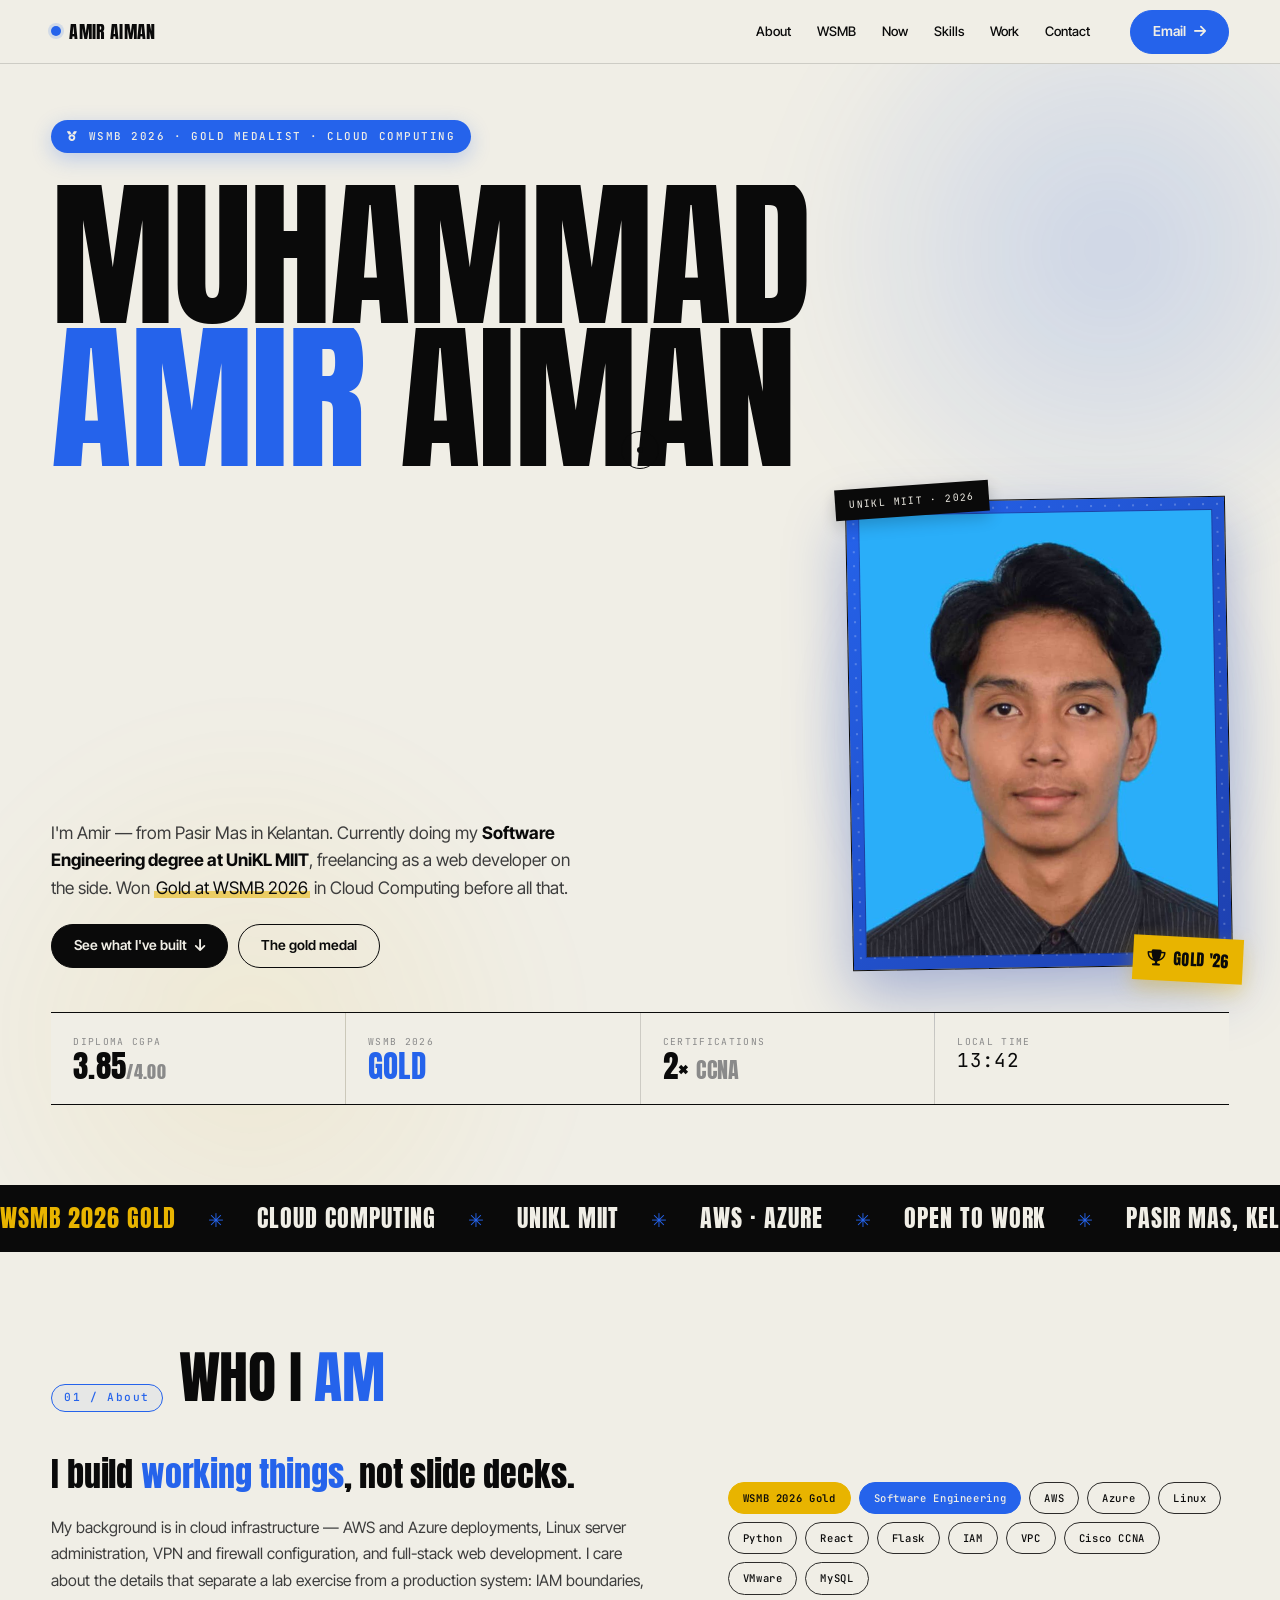
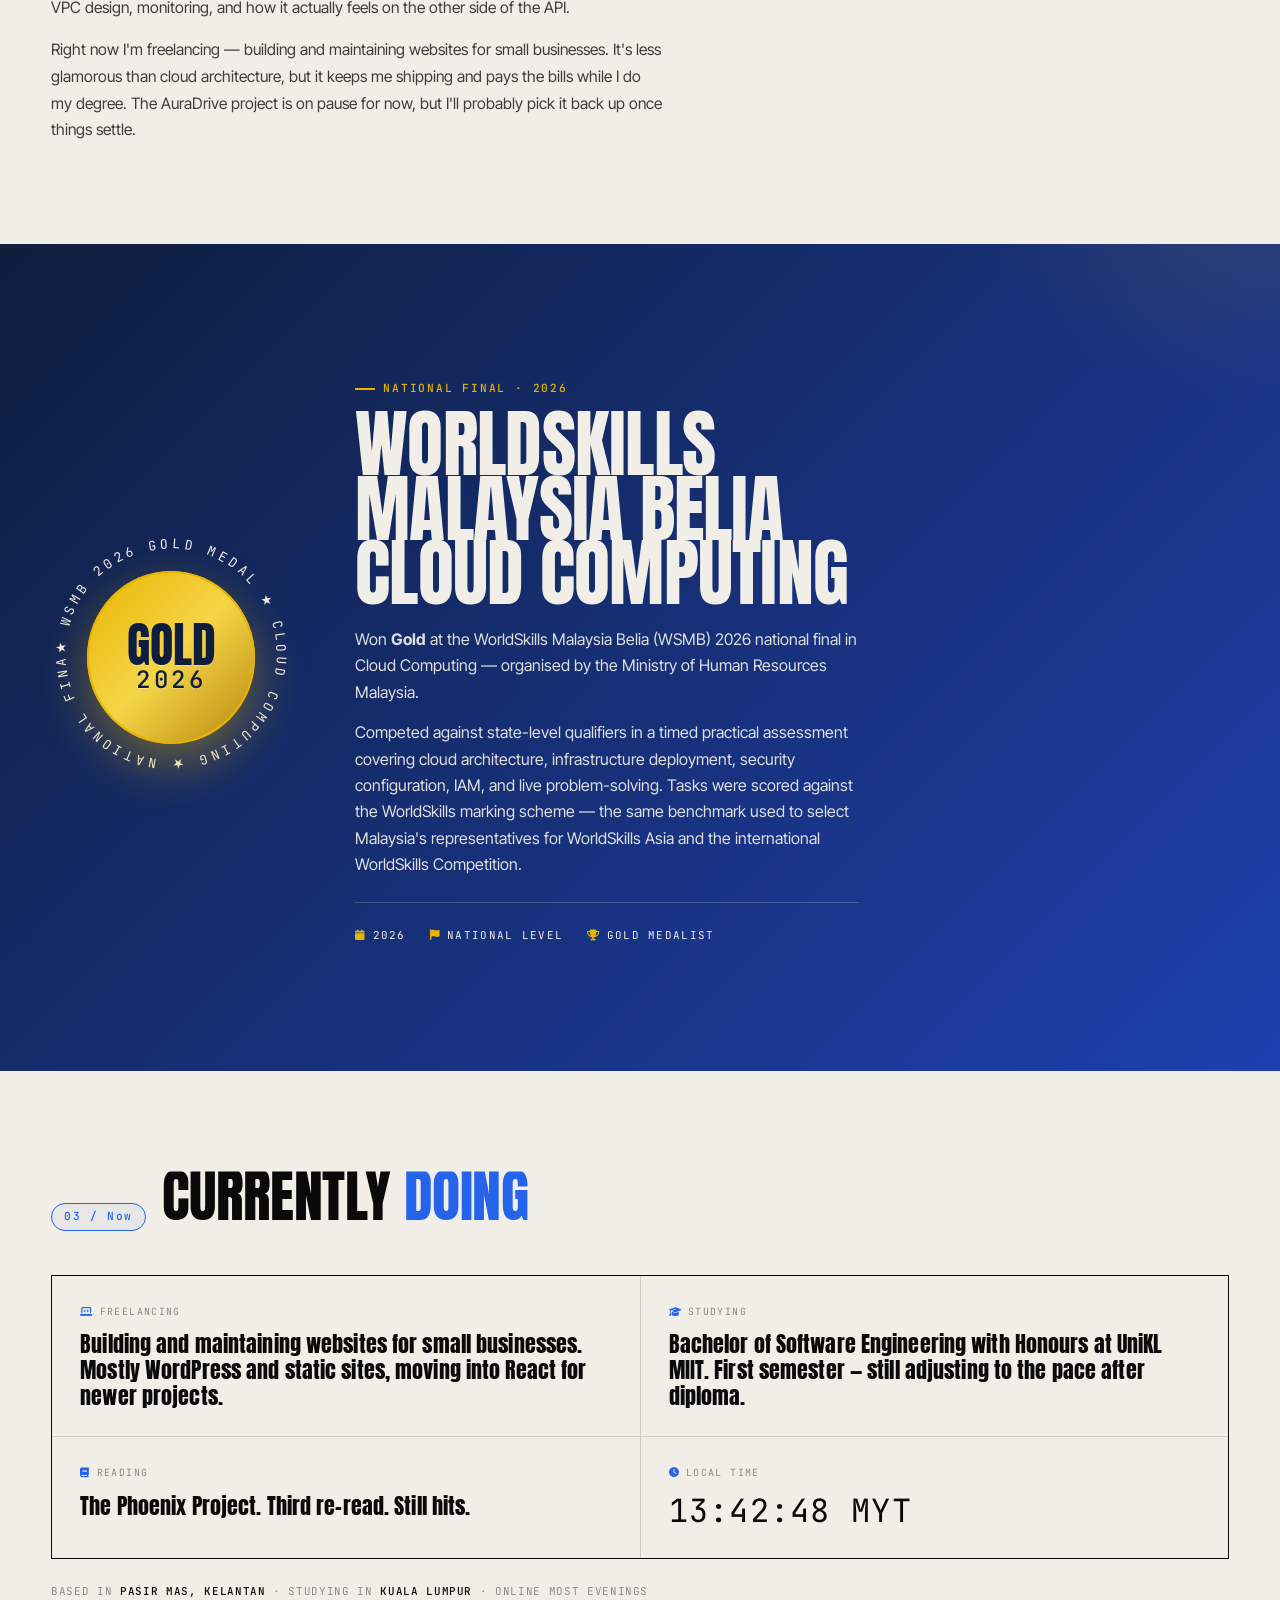
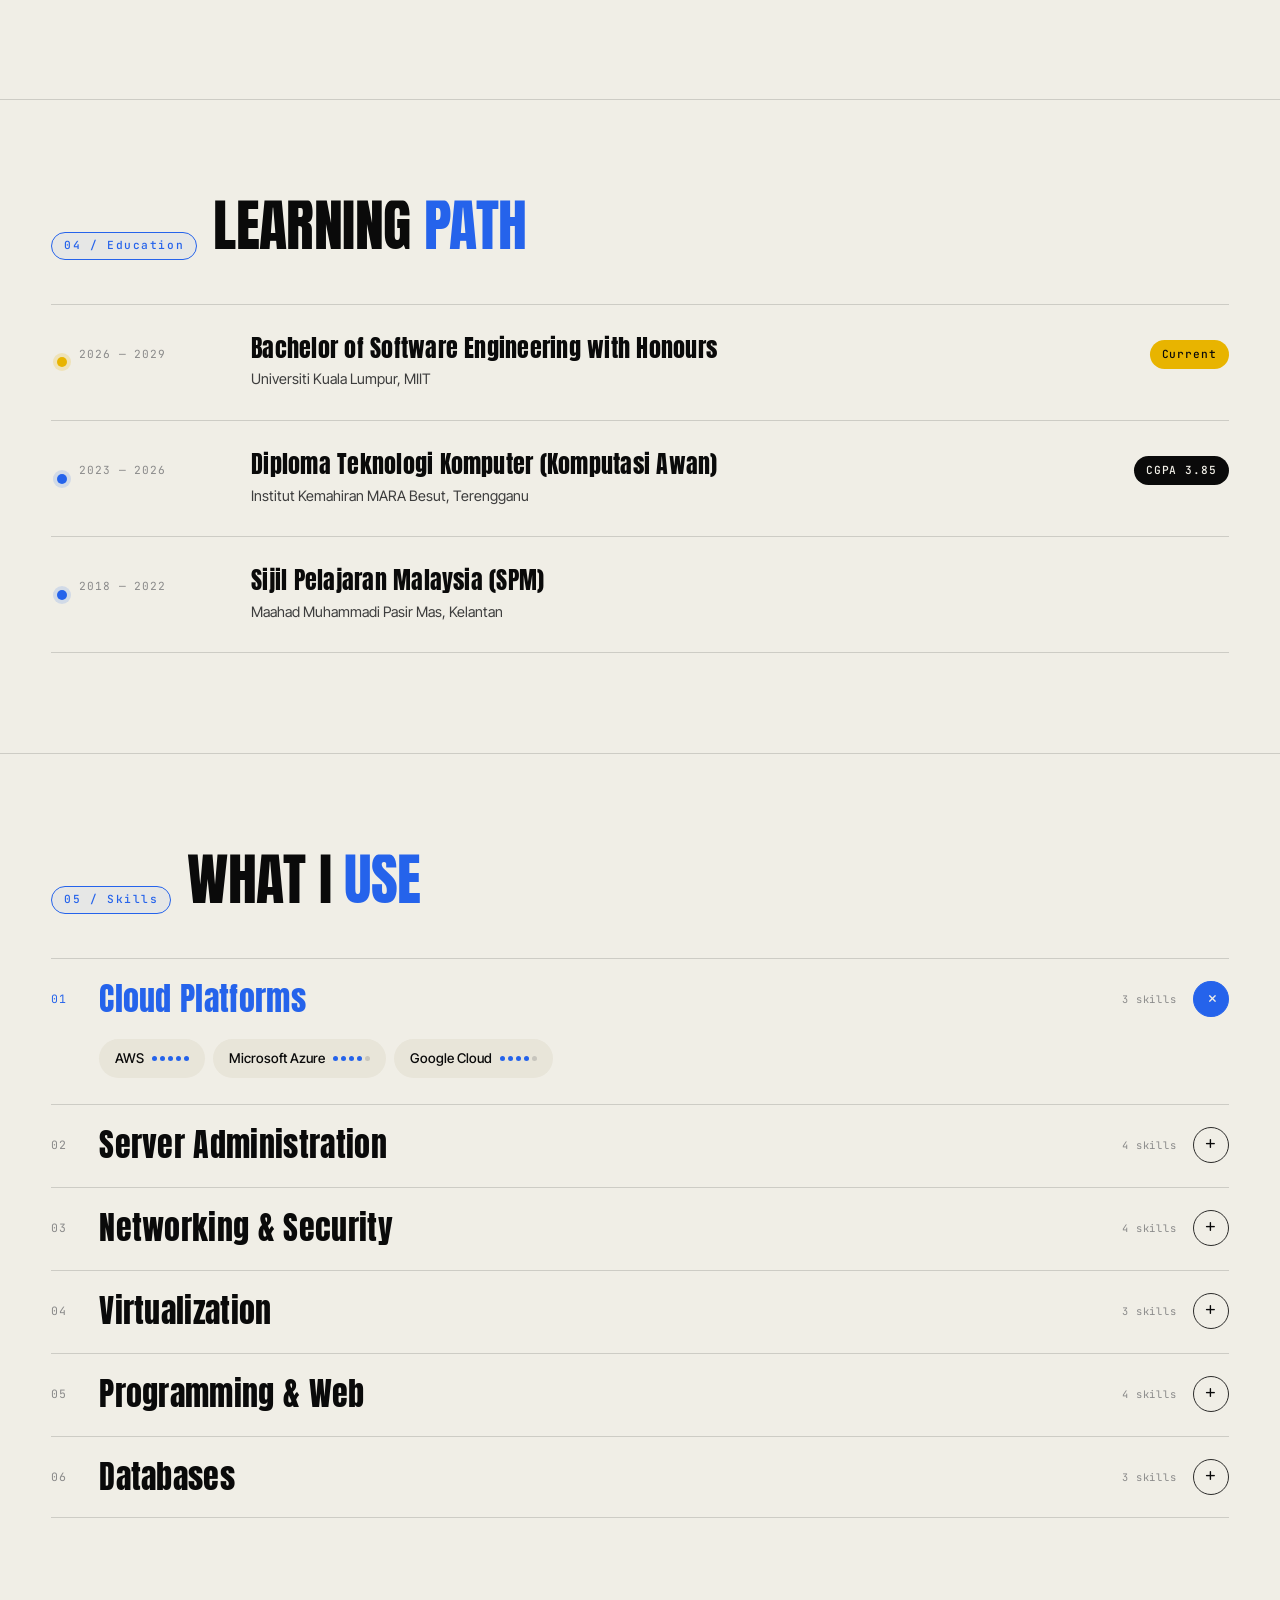
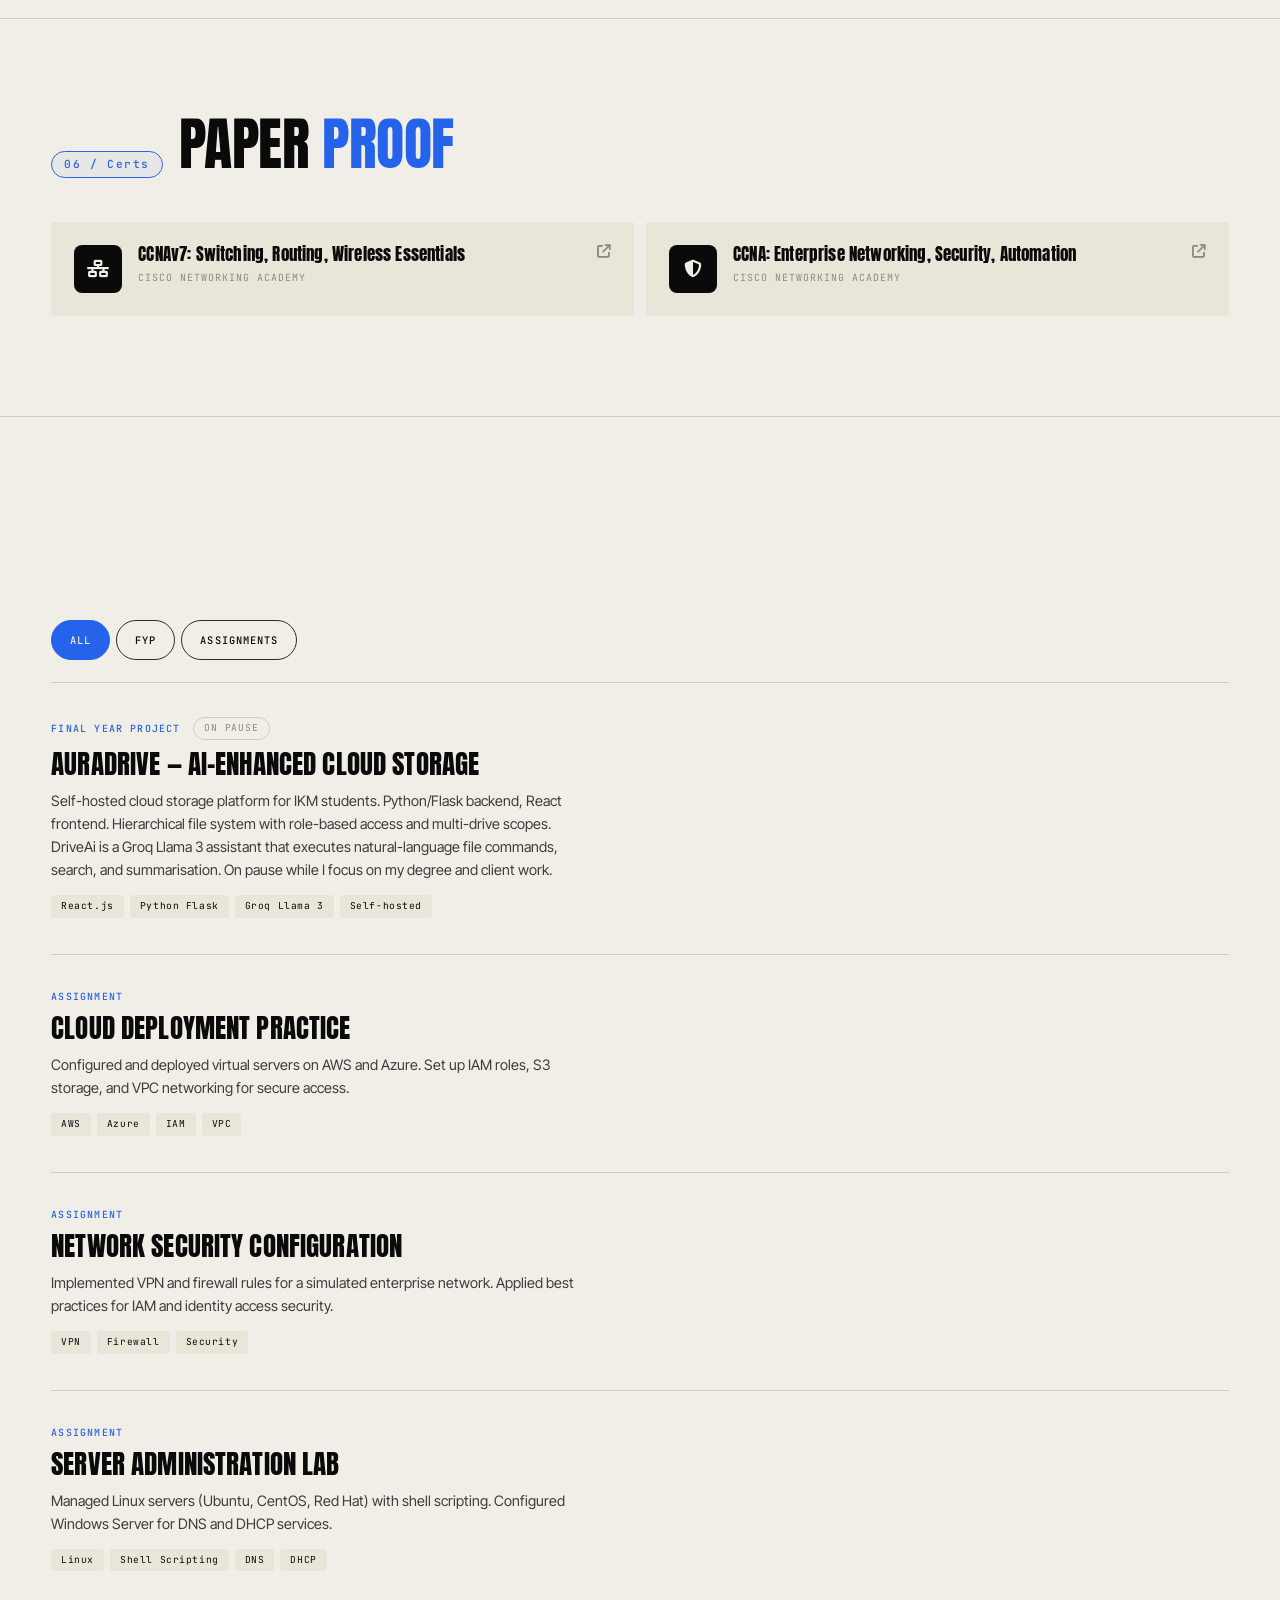
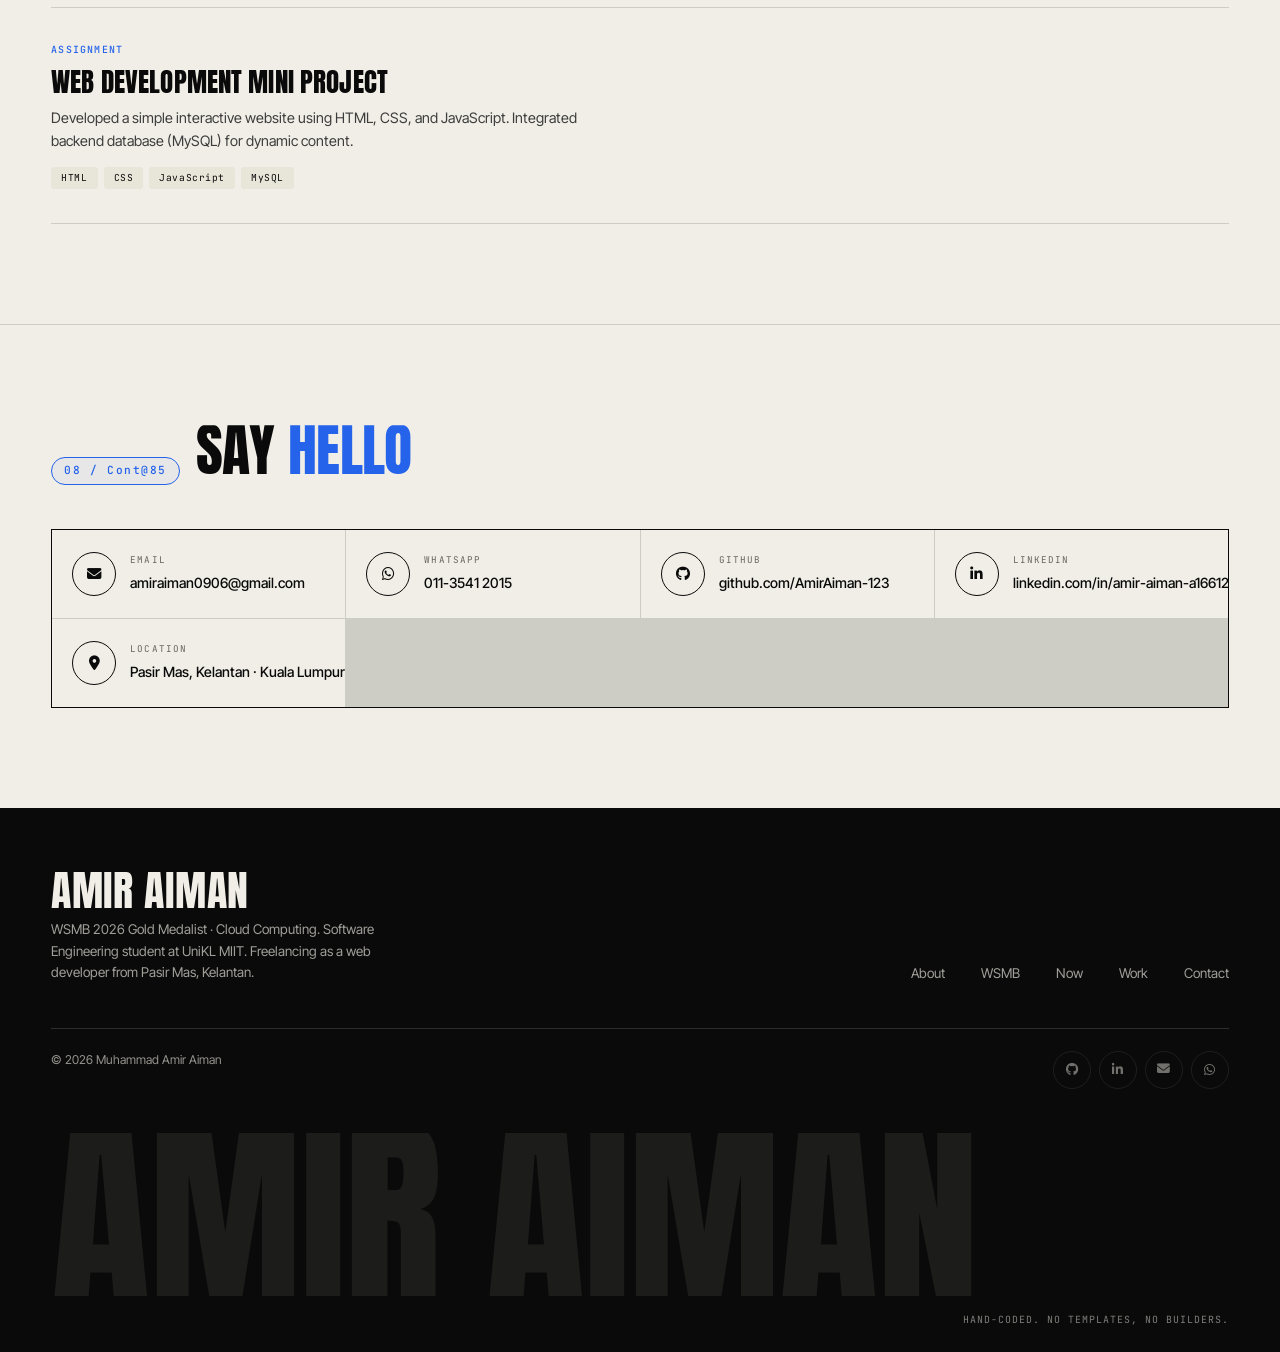
==== commit 7f2c7a05: "Update portfolio.html" ====
--- a/portfolio.html
+++ b/portfolio.html
@@ -25,8 +25,19 @@
   --ink:#0a0a0a;
   --ink-2:#3d3d3d;
   --ink-3:#8a8a8a;
-  --hot:#ff4d00;
+
+  /* Blue theme */
+  --blue:#2563eb;
+  --blue-deep:#1e40af;
+  --blue-dark:#0f1e3d;
+  --blue-light:#dbeafe;
+  --blue-glow:rgba(37,99,235,.28);
+  --hot:var(--blue);
+  --hot-deep:var(--blue-deep);
+
   --gold:#e8b400;
+  --gold-deep:#b8860b;
+
   --rule:rgba(10,10,10,.15);
   --rule-strong:rgba(10,10,10,.85);
   --display:'Anton','Impact','Haettenschweiler',sans-serif;
@@ -51,23 +62,34 @@
   -webkit-tap-highlight-color:transparent;
   min-height:100vh;
 }
+@media (max-width:700px){
+  body{padding-bottom:env(safe-area-inset-bottom,20px)}
+}
 img{display:block;max-width:100%;height:auto}
 a{color:inherit;text-decoration:none}
 button{font:inherit;color:inherit;background:none;border:0;cursor:pointer}
-:focus-visible{outline:2px solid var(--hot);outline-offset:3px}
-::selection{background:var(--hot);color:var(--bone)}
+:focus-visible{outline:2px solid var(--blue);outline-offset:3px}
+::selection{background:var(--blue);color:var(--bone)}
 p{margin:0}
 
 h1,h2,h3{font-family:var(--display);font-weight:400;line-height:.88;letter-spacing:-.01em;text-transform:uppercase}
 
 .wrap{max-width:var(--max);margin:auto;padding:0 var(--pad)}
+
+/* SCROLL PROGRESS */
+.scroll-progress{
+  position:fixed;top:0;left:0;right:0;height:3px;z-index:200;
+  background:linear-gradient(90deg, var(--blue-deep), var(--blue), #60a5fa);
+  transform:scaleX(0);transform-origin:0 50%;
+  will-change:transform;
+}
 
 /* CURSOR */
 .cur,.cur-dot{position:fixed;top:0;left:0;pointer-events:none;z-index:9999;will-change:transform;display:none}
 @media (pointer:fine){
   .cur{display:block;width:38px;height:38px;border-radius:50%;border:1.5px solid var(--ink);margin:-19px 0 0 -19px;transition:width .3s var(--ease-out),height .3s var(--ease-out),margin .3s var(--ease-out),background .3s,border-color .3s}
   .cur-dot{display:block;width:6px;height:6px;border-radius:50%;background:var(--ink);margin:-3px 0 0 -3px}
-  .cur.grow{width:72px;height:72px;margin:-36px 0 0 -36px;background:var(--hot);border-color:var(--hot)}
+  .cur.grow{width:76px;height:76px;margin:-38px 0 0 -38px;background:var(--blue);border-color:var(--blue)}
 }
 
 /* NAV */
@@ -75,35 +97,41 @@
 .nav.hide{transform:translateY(-100%)}
 .nav-inner{width:100%;max-width:var(--max);margin:auto;display:flex;align-items:center;justify-content:space-between;gap:20px}
 .brand{font-family:var(--display);font-size:1.1rem;letter-spacing:.02em;display:flex;align-items:center;gap:8px}
-.brand-dot{width:10px;height:10px;border-radius:50%;background:var(--hot);animation:brandPulse 1.6s ease-in-out infinite}
+.brand-dot{width:10px;height:10px;border-radius:50%;background:var(--blue);animation:brandPulse 1.6s ease-in-out infinite;box-shadow:0 0 0 3px rgba(37,99,235,.15)}
 @keyframes brandPulse{0%,100%{transform:scale(1);opacity:1}50%{transform:scale(.7);opacity:.6}}
 .nav-links{display:flex;gap:26px;font-size:.82rem;font-weight:500;margin-left:auto;margin-right:20px}
 .nav-links a{position:relative;padding:4px 0}
-.nav-links a::after{content:"";position:absolute;left:0;right:0;bottom:0;height:2px;background:var(--hot);transform:scaleX(0);transform-origin:right;transition:transform .3s var(--ease-out)}
+.nav-links a::after{content:"";position:absolute;left:0;right:0;bottom:0;height:2px;background:var(--blue);transform:scaleX(0);transform-origin:right;transition:transform .3s var(--ease-out)}
 .nav-links a:hover::after{transform:scaleX(1);transform-origin:left}
 .nav-actions{display:flex;align-items:center;gap:8px;flex:none}
 
-.btn{display:inline-flex;align-items:center;justify-content:center;gap:8px;min-height:40px;padding:10px 20px;border-radius:999px;font-family:var(--sans);font-weight:600;font-size:.82rem;line-height:1;background:var(--ink);color:var(--bone);border:1.5px solid var(--ink);transition:background .25s,color .25s,transform .15s;white-space:nowrap;will-change:transform}
-.btn:hover{background:var(--hot);border-color:var(--hot);color:var(--bone)}
+.btn{display:inline-flex;align-items:center;justify-content:center;gap:8px;min-height:44px;padding:10px 22px;border-radius:999px;font-family:var(--sans);font-weight:600;font-size:.86rem;line-height:1;background:var(--ink);color:var(--bone);border:1.5px solid var(--ink);transition:background .25s,color .25s,border-color .25s,transform .15s;white-space:nowrap;will-change:transform}
+.btn:hover{background:var(--blue);border-color:var(--blue);color:var(--bone)}
 .btn:active{transform:scale(.97)}
-.btn.hot{background:var(--hot);border-color:var(--hot);color:var(--bone)}
+.btn.hot{background:var(--blue);border-color:var(--blue);color:var(--bone)}
 .btn.hot:hover{background:var(--ink);border-color:var(--ink)}
-
-.burger{display:none;width:40px;height:40px;border-radius:50%;border:1.5px solid var(--rule-strong);position:relative;-webkit-tap-highlight-color:transparent}
-.burger i{position:absolute;left:12px;right:12px;height:1.8px;background:var(--ink);transition:transform .3s var(--ease-out),opacity .2s}
-.burger i:nth-child(1){top:16px}
-.burger i:nth-child(2){top:22px}
+.btn i{transition:transform .25s var(--ease-out)}
+.btn:hover i.fa-arrow-right{transform:translateX(3px)}
+.btn:hover i.fa-arrow-down{transform:translateY(3px)}
+
+.burger{display:none;width:44px;height:44px;border-radius:50%;border:1.5px solid var(--rule-strong);position:relative;-webkit-tap-highlight-color:transparent}
+.burger i{position:absolute;left:13px;right:13px;height:1.8px;background:var(--ink);transition:transform .3s var(--ease-out),opacity .2s}
+.burger i:nth-child(1){top:18px}
+.burger i:nth-child(2){top:24px}
 .burger[aria-expanded="true"] i:nth-child(1){transform:translateY(3px) rotate(45deg)}
 .burger[aria-expanded="true"] i:nth-child(2){transform:translateY(-3px) rotate(-45deg)}
 @media (max-width:900px){.nav-links{display:none}.burger{display:block}.nav-actions .btn{display:none}}
 
-.scrim{position:fixed;inset:0;z-index:98;background:rgba(10,10,10,.5);opacity:0;visibility:hidden;transition:opacity .3s,visibility .3s}
+.scrim{position:fixed;inset:0;z-index:98;background:rgba(15,30,61,.55);opacity:0;visibility:hidden;transition:opacity .3s,visibility .3s;backdrop-filter:blur(4px);-webkit-backdrop-filter:blur(4px)}
 .scrim.open{opacity:1;visibility:visible}
-.drawer{position:fixed;top:0;right:0;bottom:0;width:min(340px,85vw);z-index:99;background:var(--bone);padding:calc(var(--nav-h) + 24px) 28px 28px;transform:translateX(100%);visibility:hidden;transition:transform .45s var(--ease-out),visibility .45s;display:flex;flex-direction:column;gap:6px;border-left:1px solid var(--rule);overflow-y:auto}
+.drawer{position:fixed;top:0;right:0;bottom:0;width:min(400px,92vw);z-index:99;background:var(--blue-dark);color:var(--bone);padding:calc(var(--nav-h) + 24px) 28px calc(28px + env(safe-area-inset-bottom));transform:translateX(100%);visibility:hidden;transition:transform .45s var(--ease-out),visibility .45s;display:flex;flex-direction:column;gap:0;overflow-y:auto}
 .drawer.open{transform:none;visibility:visible}
-.drawer a{display:flex;justify-content:space-between;align-items:center;padding:14px 0;font-family:var(--display);font-size:1.6rem;line-height:1.1;border-bottom:1px solid var(--rule)}
-.drawer a::after{content:"↗";font-family:var(--sans);font-size:1rem;color:var(--ink-3)}
-.drawer .btn{width:100%;margin-top:20px;min-height:48px}
+.drawer a{display:flex;justify-content:space-between;align-items:center;padding:18px 0;font-family:var(--display);font-size:1.8rem;line-height:1.1;border-bottom:1px solid rgba(240,238,230,.12);color:var(--bone);transition:color .25s,padding-left .25s}
+.drawer a:hover{color:var(--blue-light);padding-left:8px}
+.drawer a::after{content:"↗";font-family:var(--sans);font-size:1rem;color:rgba(240,238,230,.4);transition:color .25s}
+.drawer a:hover::after{color:var(--blue-light)}
+.drawer .btn{width:100%;margin-top:24px;min-height:52px;background:var(--bone);color:var(--blue-dark);border-color:var(--bone)}
+.drawer .btn:hover{background:var(--blue);border-color:var(--blue);color:var(--bone)}
 
 /* MARQUEE */
 .marquee{overflow:hidden;background:var(--ink);color:var(--bone);padding:14px 0;border-block:1px solid var(--ink);position:relative;z-index:2}
@@ -111,103 +139,202 @@
 .marquee:hover .marquee-track{animation-play-state:paused}
 @keyframes marquee{to{transform:translateX(-50%)}}
 .marquee-item{display:inline-flex;align-items:center;gap:32px;padding-right:32px;font-family:var(--display);font-size:clamp(1.1rem,2vw,1.5rem);letter-spacing:.04em;text-transform:uppercase;white-space:nowrap}
-.marquee-item .star{color:var(--hot);font-size:.8em}
+.marquee-item .star{color:var(--blue);font-size:.8em}
 .marquee-item .gold{color:var(--gold)}
 @media (prefers-reduced-motion:reduce){.marquee-track{animation:none}}
 
 /* HERO */
 .hero{padding-top:calc(var(--nav-h) + clamp(28px,5vw,56px));padding-bottom:clamp(40px,7vw,80px);position:relative;overflow:hidden}
-.hero-kicker{display:inline-flex;align-items:center;gap:10px;padding:8px 16px;background:var(--hot);color:var(--bone);border-radius:999px;font-family:var(--mono);font-size:.68rem;letter-spacing:.14em;text-transform:uppercase;font-weight:500;margin-bottom:clamp(20px,3vw,32px);animation:fadeUp .8s var(--ease-out) both}
+.hero-blob{
+  position:absolute;top:-100px;right:-180px;
+  width:min(700px,80vw);height:min(700px,80vw);
+  background:radial-gradient(circle, rgba(37,99,235,.18) 0%, transparent 65%);
+  filter:blur(40px);pointer-events:none;z-index:0;
+  animation:blobFloat 12s ease-in-out infinite;
+}
+@keyframes blobFloat{0%,100%{transform:translate(0,0) scale(1)}50%{transform:translate(-30px,40px) scale(1.06)}}
+.hero-blob.b2{
+  top:auto;right:auto;bottom:-200px;left:-100px;
+  background:radial-gradient(circle, rgba(232,180,0,.08) 0%, transparent 65%);
+  animation-delay:-6s;
+}
+.hero > .wrap{position:relative;z-index:1}
+
+.hero-kicker{display:inline-flex;align-items:center;gap:10px;padding:8px 16px;background:var(--blue);color:var(--bone);border-radius:999px;font-family:var(--mono);font-size:.68rem;letter-spacing:.14em;text-transform:uppercase;font-weight:500;margin-bottom:clamp(20px,3vw,32px);animation:fadeUp .8s var(--ease-out) both;box-shadow:0 6px 20px rgba(37,99,235,.25)}
 .hero-kicker i{font-size:.9em}
 @keyframes fadeUp{from{opacity:0;transform:translateY(20px)}to{opacity:1;transform:translateY(0)}}
 
-.hero-name{font-size:clamp(3rem,13.5vw,13rem);line-height:.82;letter-spacing:-.015em;margin-bottom:clamp(16px,3vw,28px)}
+.hero-name{font-size:clamp(2.8rem,13vw,13rem);line-height:.82;letter-spacing:-.015em;margin-bottom:clamp(16px,3vw,28px)}
 .hero-name .ln{display:block;overflow:hidden;padding-bottom:.04em}
 .hero-name .ln > span{display:block;will-change:transform;animation:slideUp 1.1s var(--ease-out) both}
 .hero-name .ln:nth-child(1) > span{animation-delay:.1s}
 .hero-name .ln:nth-child(2) > span{animation-delay:.2s}
-.hero-name em{font-style:normal;color:var(--hot);position:relative}
-.hero-name em::after{content:"";position:absolute;left:0;right:0;bottom:.06em;height:.08em;background:var(--hot);transform:scaleX(0);transform-origin:left;animation:underline 1s .9s var(--ease-out) forwards}
+.hero-name em{font-style:normal;color:var(--blue);position:relative}
+.hero-name em::after{content:"";position:absolute;left:0;right:0;bottom:.06em;height:.08em;background:var(--blue);transform:scaleX(0);transform-origin:left;animation:underline 1s .9s var(--ease-out) forwards}
 @keyframes underline{to{transform:scaleX(1)}}
 @keyframes slideUp{from{transform:translateY(110%)}to{transform:translateY(0)}}
 
 .hero-body{display:grid;grid-template-columns:1fr 380px;gap:clamp(24px,4vw,56px);align-items:end;margin-bottom:clamp(28px,4vw,44px)}
-@media (max-width:900px){.hero-body{grid-template-columns:1fr;gap:28px}}
+@media (max-width:900px){.hero-body{grid-template-columns:1fr;gap:32px}}
 
 .hero-lead{font-size:clamp(1rem,1.35vw,1.15rem);line-height:1.6;max-width:52ch;color:var(--ink-2);animation:fadeUp .9s .3s var(--ease-out) both}
 .hero-lead strong{color:var(--ink);font-weight:700}
-.hero-lead em{font-style:normal;color:var(--ink);background:linear-gradient(transparent 65%,var(--gold) 65%);padding:0 2px}
+.hero-lead em{font-style:normal;color:var(--ink);background:linear-gradient(transparent 65%,rgba(232,180,0,.55) 65%);padding:0 2px}
 
 .hero-cta{display:flex;gap:10px;flex-wrap:wrap;margin-top:22px;animation:fadeUp .9s .5s var(--ease-out) both}
-@media (max-width:560px){.hero-cta .btn{flex:1 1 auto;min-height:48px}}
-
+@media (max-width:560px){.hero-cta .btn{flex:1 1 100%;min-height:52px}}
+
+/* HERO PORTRAIT */
 .hero-portrait{position:relative;animation:fadeUp 1s .4s var(--ease-out) both}
-.hero-portrait-inner{aspect-ratio:4/5;overflow:hidden;border:1.5px solid var(--ink);border-radius:2px;background:var(--bone-2);transform:rotate(-1deg);transition:transform .5s var(--ease-out)}
-.hero-portrait:hover .hero-portrait-inner{transform:rotate(0deg) scale(1.01)}
-.hero-portrait-inner img{width:100%;height:100%;object-fit:cover;filter:grayscale(1) contrast(1.05);transition:filter .5s var(--ease-out),transform .8s var(--ease-out)}
-.hero-portrait:hover .hero-portrait-inner img{filter:grayscale(0) contrast(1);transform:scale(1.03)}
-.hero-portrait-tag{position:absolute;top:-14px;left:-14px;background:var(--ink);color:var(--bone);font-family:var(--mono);font-size:.62rem;letter-spacing:.14em;text-transform:uppercase;padding:8px 14px;transform:rotate(-4deg)}
-
+.hero-portrait-glow{
+  position:absolute;inset:-24px;
+  background:radial-gradient(circle at 50% 50%, var(--blue-glow) 0%, transparent 70%);
+  filter:blur(30px);pointer-events:none;z-index:0;
+  animation:glowPulse 4s ease-in-out infinite;
+}
+@keyframes glowPulse{0%,100%{opacity:.5;transform:scale(1)}50%{opacity:1;transform:scale(1.06)}}
+
+.hero-portrait-inner{
+  position:relative;z-index:1;
+  padding:12px;
+  background:linear-gradient(135deg, var(--blue) 0%, var(--blue-deep) 100%);
+  border:1.5px solid var(--ink);
+  transform:rotate(-1deg);
+  transition:transform .5s var(--ease-out),box-shadow .5s var(--ease-out);
+  box-shadow:0 24px 60px rgba(30,64,175,.35);
+  overflow:hidden;
+}
+.hero-portrait-inner::before{
+  content:"";position:absolute;inset:0;
+  background-image:radial-gradient(rgba(255,255,255,.22) 1px, transparent 1px);
+  background-size:14px 14px;
+  pointer-events:none;
+  z-index:0;
+}
+.hero-portrait-inner img{
+  position:relative;z-index:1;
+  width:100%;
+  aspect-ratio:4/5;
+  object-fit:cover;
+  display:block;
+  border:1px solid rgba(10,10,10,.25);
+  transition:transform .8s var(--ease-out);
+}
+.hero-portrait:hover .hero-portrait-inner{
+  transform:rotate(0deg) scale(1.015);
+  box-shadow:0 32px 80px rgba(30,64,175,.45);
+}
+.hero-portrait-tag{
+  position:absolute;top:-14px;left:-14px;z-index:2;
+  background:var(--ink);color:var(--bone);
+  font-family:var(--mono);font-size:.62rem;letter-spacing:.14em;
+  text-transform:uppercase;padding:8px 14px;transform:rotate(-4deg);
+  box-shadow:0 6px 16px rgba(0,0,0,.2);
+}
+.hero-portrait-badge{
+  position:absolute;bottom:-14px;right:-14px;z-index:2;
+  background:var(--gold);color:var(--ink);
+  font-family:var(--display);font-size:1rem;letter-spacing:.02em;
+  padding:10px 14px;transform:rotate(3deg);
+  display:flex;align-items:center;gap:8px;
+  box-shadow:0 8px 20px rgba(232,180,0,.35);
+  animation:badgeBounce 3s ease-in-out infinite;
+}
+@keyframes badgeBounce{0%,100%{transform:rotate(3deg) translateY(0)}50%{transform:rotate(3deg) translateY(-4px)}}
+
+/* HERO FOOT */
 .hero-foot{display:grid;grid-template-columns:repeat(4,1fr);gap:1px;background:var(--rule);border-top:1.5px solid var(--ink);border-bottom:1.5px solid var(--ink);animation:fadeUp 1s .6s var(--ease-out) both}
 @media (max-width:700px){.hero-foot{grid-template-columns:1fr 1fr}}
-.hero-stat{background:var(--bone);padding:clamp(14px,2vw,22px);display:flex;flex-direction:column;gap:2px}
+.hero-stat{background:var(--bone);padding:clamp(14px,2vw,22px);display:flex;flex-direction:column;gap:2px;position:relative;overflow:hidden;transition:background .25s}
+.hero-stat::before{content:"";position:absolute;top:0;left:0;right:0;height:2px;background:var(--blue);transform:scaleX(0);transform-origin:left;transition:transform .35s var(--ease-out)}
+.hero-stat:hover::before{transform:scaleX(1)}
+.hero-stat:hover{background:var(--bone-2)}
 .hero-stat .label{font-family:var(--mono);font-size:.6rem;letter-spacing:.14em;text-transform:uppercase;color:var(--ink-3)}
 .hero-stat .value{font-family:var(--display);font-size:clamp(1.5rem,2.4vw,2rem);line-height:1;letter-spacing:.01em}
-.hero-stat .value.hot{color:var(--hot)}
+.hero-stat .value.hot{color:var(--blue)}
 .hero-stat .value .num{font-variant-numeric:tabular-nums}
 
 /* SECTIONS */
 .sec{padding:clamp(56px,8vw,100px) 0;position:relative}
 .sec + .sec{border-top:1px solid var(--rule)}
 .sec-head{display:flex;align-items:baseline;gap:16px;margin-bottom:clamp(28px,4vw,44px);flex-wrap:wrap}
-.sec-num{font-family:var(--mono);font-size:.7rem;letter-spacing:.14em;color:var(--hot);font-weight:500;padding:4px 10px;border:1.5px solid var(--hot);border-radius:999px;font-variant-numeric:tabular-nums;min-width:80px;text-align:center}
-.sec-title{font-size:clamp(1.8rem,5vw,3.6rem);letter-spacing:-.01em}
-.sec-title em{font-style:normal;color:var(--hot)}
+.sec-num{font-family:var(--mono);font-size:.7rem;letter-spacing:.14em;color:var(--blue);font-weight:500;padding:4px 12px;border:1.5px solid var(--blue);border-radius:999px;font-variant-numeric:tabular-nums;min-width:88px;text-align:center;background:rgba(37,99,235,.05)}
+.sec-title{font-size:clamp(1.8rem,5vw,3.6rem);letter-spacing:-.01em;position:relative;clip-path:inset(0 100% 0 0);transition:clip-path 1s var(--ease-out) .15s}
+.rv.in .sec-title{clip-path:inset(0 0 0 0)}
+.sec-title em{font-style:normal;color:var(--blue)}
 
 .rv{opacity:0;transform:translateY(24px);transition:opacity .8s var(--ease-out),transform .8s var(--ease-out)}
 .rv.in{opacity:1;transform:none}
-@media (prefers-reduced-motion:reduce){.rv{opacity:1;transform:none;transition:none}}
+@media (prefers-reduced-motion:reduce){
+  .rv{opacity:1;transform:none;transition:none}
+  .sec-title{clip-path:none;transition:none}
+}
 
 /* ABOUT */
 .about-grid{display:grid;grid-template-columns:1.1fr .9fr;gap:clamp(28px,5vw,64px);align-items:start}
 @media (max-width:800px){.about-grid{grid-template-columns:1fr;gap:28px}}
 .about-lead{font-family:var(--display);font-size:clamp(1.4rem,2.8vw,2.1rem);line-height:1.1;letter-spacing:-.005em;margin-bottom:22px}
-.about-lead em{font-style:normal;color:var(--hot)}
+.about-lead em{font-style:normal;color:var(--blue)}
 .about-text{font-size:.98rem;line-height:1.7;color:var(--ink-2)}
 .about-text + .about-text{margin-top:16px}
 .about-text strong{color:var(--ink);font-weight:700}
 .about-tags{display:flex;flex-wrap:wrap;gap:8px;margin-top:26px}
-.tag{padding:7px 14px;border-radius:999px;border:1.5px solid var(--rule-strong);font-family:var(--mono);font-size:.66rem;letter-spacing:.06em;font-weight:500;color:var(--ink);transition:background .25s,color .25s,border-color .25s,transform .2s}
+.tag{padding:7px 14px;border-radius:999px;border:1.5px solid var(--rule-strong);font-family:var(--mono);font-size:.66rem;letter-spacing:.06em;font-weight:500;color:var(--ink);transition:background .25s,color .25s,border-color .25s,transform .2s;cursor:default}
 .tag:hover{background:var(--ink);color:var(--bone);border-color:var(--ink);transform:translateY(-2px)}
-.tag.hot{background:var(--hot);color:var(--bone);border-color:var(--hot)}
-
-/* WSMB */
-.achievement{background:var(--hot);color:var(--bone);padding:clamp(64px,10vw,130px) 0;position:relative;overflow:hidden}
+.tag.hot{background:var(--blue);color:var(--bone);border-color:var(--blue)}
+.tag.hot:hover{background:var(--blue-deep);border-color:var(--blue-deep)}
+.tag.gold{background:var(--gold);color:var(--ink);border-color:var(--gold);font-weight:600}
+
+/* ACHIEVEMENT */
+.achievement{
+  background:linear-gradient(135deg, var(--blue-dark) 0%, var(--blue-deep) 100%);
+  color:var(--bone);
+  padding:clamp(64px,10vw,130px) 0;
+  position:relative;overflow:hidden;
+}
+.achievement::before{
+  content:"";position:absolute;top:-50%;right:-20%;
+  width:600px;height:600px;
+  background:radial-gradient(circle, rgba(232,180,0,.14) 0%, transparent 65%);
+  pointer-events:none;
+  animation:blobFloat 15s ease-in-out infinite;
+}
+.achievement > .wrap{position:relative;z-index:1}
 .achv-grid{display:grid;grid-template-columns:auto 1fr;gap:clamp(28px,5vw,64px);align-items:center}
 @media (max-width:800px){.achv-grid{grid-template-columns:1fr;gap:32px;text-align:center}}
-.medal{position:relative;width:clamp(180px,24vw,240px);aspect-ratio:1;flex:none}
+.medal{position:relative;width:clamp(180px,24vw,240px);aspect-ratio:1;flex:none;margin:0 auto}
 .medal-svg{width:100%;height:100%;animation:spin 24s linear infinite}
 @keyframes spin{to{transform:rotate(360deg)}}
 .medal-svg text{fill:var(--bone);font-family:var(--mono);font-size:11px;letter-spacing:3px}
-.medal-core{position:absolute;inset:15%;background:var(--bone);color:var(--hot);border-radius:50%;display:grid;place-items:center;box-shadow:0 0 0 2px var(--bone) inset,0 20px 40px rgba(0,0,0,.15)}
-.medal-core-inner{font-family:var(--display);font-size:clamp(2rem,4vw,3rem);line-height:.85;text-align:center}
+.medal-core{
+  position:absolute;inset:15%;
+  background:linear-gradient(135deg, var(--gold) 0%, #f5d547 50%, var(--gold-deep) 100%);
+  color:var(--blue-dark);border-radius:50%;
+  display:grid;place-items:center;
+  box-shadow:0 0 0 2px var(--gold) inset,0 20px 50px rgba(232,180,0,.4);
+}
+.medal-core-inner{font-family:var(--display);font-size:clamp(2rem,4vw,3rem);line-height:.85;text-align:center;text-shadow:0 1px 0 rgba(255,255,255,.3)}
 .medal-core-inner small{display:block;font-family:var(--mono);font-size:.5em;letter-spacing:.15em;font-weight:500;margin-top:4px}
 .achv-body{max-width:56ch}
 @media (max-width:800px){.achv-body{margin:0 auto}}
-.achv-kicker{font-family:var(--mono);font-size:.7rem;letter-spacing:.16em;text-transform:uppercase;font-weight:500;color:var(--bone);opacity:.85;margin-bottom:14px}
+.achv-kicker{font-family:var(--mono);font-size:.7rem;letter-spacing:.16em;text-transform:uppercase;font-weight:500;color:var(--gold);margin-bottom:14px;display:inline-flex;align-items:center;gap:8px}
+.achv-kicker::before{content:"";width:20px;height:1.5px;background:var(--gold)}
 .achv-title{font-size:clamp(2.2rem,6vw,4.6rem);line-height:.88;margin-bottom:20px}
 .achv-text{font-size:1rem;line-height:1.65;opacity:.92}
 .achv-text + .achv-text{margin-top:14px}
-.achv-meta{display:flex;gap:24px;flex-wrap:wrap;margin-top:24px;padding-top:24px;border-top:1.5px solid rgba(240,238,230,.3);font-family:var(--mono);font-size:.68rem;letter-spacing:.12em;text-transform:uppercase}
-.achv-meta i{margin-right:6px;opacity:.7}
+.achv-meta{display:flex;gap:24px;flex-wrap:wrap;margin-top:24px;padding-top:24px;border-top:1.5px solid rgba(240,238,230,.2);font-family:var(--mono);font-size:.68rem;letter-spacing:.12em;text-transform:uppercase}
+.achv-meta i{margin-right:6px;color:var(--gold)}
 
 /* NOW */
 .now-grid{display:grid;grid-template-columns:1fr 1fr;gap:1px;background:var(--rule);border:1.5px solid var(--ink)}
 @media (max-width:700px){.now-grid{grid-template-columns:1fr}}
-.now-item{padding:clamp(20px,3vw,28px);background:var(--bone);position:relative;transition:background .3s}
+.now-item{padding:clamp(20px,3vw,28px);background:var(--bone);position:relative;transition:background .3s;overflow:hidden}
+.now-item::before{content:"";position:absolute;top:0;left:0;right:0;height:2px;background:var(--blue);transform:scaleX(0);transform-origin:left;transition:transform .4s var(--ease-out)}
+.now-item:hover::before{transform:scaleX(1)}
 .now-item:hover{background:var(--bone-2)}
 .now-label{font-family:var(--mono);font-size:.62rem;letter-spacing:.14em;text-transform:uppercase;color:var(--ink-3);display:block;margin-bottom:12px}
-.now-label i{color:var(--hot);margin-right:6px}
+.now-label i{color:var(--blue);margin-right:6px;display:inline-block;transition:transform .3s var(--ease-out)}
+.now-item:hover .now-label i{transform:scale(1.2) rotate(-6deg)}
 .now-text{font-family:var(--display);font-size:clamp(1.05rem,2vw,1.4rem);line-height:1.15;letter-spacing:.005em}
 #liveClock{font-family:var(--mono) !important;letter-spacing:.04em;font-variant-numeric:tabular-nums;font-size:clamp(1.4rem,2.6vw,2rem)}
 .now-footnote{margin-top:24px;font-family:var(--mono);font-size:.68rem;letter-spacing:.06em;color:var(--ink-3);text-transform:uppercase}
@@ -215,14 +342,37 @@
 
 /* EDUCATION */
 .edu-list{display:flex;flex-direction:column}
-.edu{display:grid;grid-template-columns:140px 1fr auto;gap:clamp(16px,3vw,32px);padding:clamp(20px,3vw,30px) 0;border-top:1px solid var(--rule);align-items:baseline}
+.edu{
+  display:grid;grid-template-columns:140px 1fr auto;
+  gap:clamp(16px,3vw,32px);
+  padding:clamp(20px,3vw,30px) 0;
+  border-top:1px solid var(--rule);
+  align-items:baseline;
+  position:relative;
+  padding-left:28px;
+  transition:padding-left .3s var(--ease-out);
+}
+.edu:hover{padding-left:36px}
 .edu:last-child{border-bottom:1px solid var(--rule)}
-@media (max-width:700px){.edu{grid-template-columns:1fr;gap:8px;padding:22px 0}}
+.edu::before{
+  content:"";position:absolute;left:6px;top:50%;transform:translateY(-50%);
+  width:10px;height:10px;border-radius:50%;
+  background:var(--blue);
+  box-shadow:0 0 0 4px rgba(37,99,235,.15);
+  transition:box-shadow .3s;
+}
+.edu:hover::before{box-shadow:0 0 0 6px rgba(37,99,235,.25)}
+.edu.current::before{background:var(--gold);box-shadow:0 0 0 4px rgba(232,180,0,.2);animation:dotPing 2s ease-in-out infinite}
+@keyframes dotPing{0%,100%{box-shadow:0 0 0 4px rgba(232,180,0,.2)}50%{box-shadow:0 0 0 8px rgba(232,180,0,.05)}}
+@media (max-width:700px){
+  .edu{grid-template-columns:1fr;gap:8px;padding:22px 0 22px 28px}
+  .edu:hover{padding-left:28px}
+}
 .edu-date{font-family:var(--mono);font-size:.7rem;letter-spacing:.08em;color:var(--ink-3);white-space:nowrap}
 .edu-degree{font-family:var(--display);font-size:clamp(1.1rem,2vw,1.5rem);line-height:1.15;letter-spacing:.01em}
 .edu-school{font-size:.9rem;color:var(--ink-2);margin-top:6px;line-height:1.5}
 .edu-cgpa{font-family:var(--mono);font-size:.7rem;font-weight:500;letter-spacing:.08em;color:var(--bone);background:var(--ink);padding:6px 12px;border-radius:999px;white-space:nowrap}
-.edu-cgpa.current{background:var(--hot)}
+.edu-cgpa.current{background:var(--gold);color:var(--ink)}
 
 /* SKILLS */
 .skills-list{display:flex;flex-direction:column;gap:2px}
@@ -230,41 +380,53 @@
 .skill-cat:last-child{border-bottom:1px solid var(--rule)}
 .skill-head{display:flex;align-items:center;gap:16px;padding:22px 0;width:100%;text-align:left;transition:padding .3s var(--ease-out)}
 .skill-num{font-family:var(--mono);font-size:.72rem;letter-spacing:.1em;color:var(--ink-3);flex:none;width:32px;transition:color .3s}
-.skill-cat.open .skill-num{color:var(--hot)}
+.skill-cat.open .skill-num{color:var(--blue)}
 .skill-name{font-family:var(--display);font-size:clamp(1.3rem,2.8vw,2rem);line-height:1;letter-spacing:.01em;transition:color .3s;flex:1}
-.skill-cat.open .skill-name{color:var(--hot)}
+.skill-cat.open .skill-name{color:var(--blue)}
 .skill-count{font-family:var(--mono);font-size:.65rem;letter-spacing:.08em;color:var(--ink-3);flex:none}
-.skill-toggle{width:32px;height:32px;border-radius:50%;border:1.5px solid var(--rule-strong);display:grid;place-items:center;flex:none;transition:background .3s,color .3s,border-color .3s,transform .4s var(--ease-out);font-size:.7rem}
-.skill-cat.open .skill-toggle{background:var(--hot);border-color:var(--hot);color:var(--bone);transform:rotate(45deg)}
+.skill-toggle{width:36px;height:36px;border-radius:50%;border:1.5px solid var(--rule-strong);display:grid;place-items:center;flex:none;transition:background .3s,color .3s,border-color .3s,transform .4s var(--ease-out);font-size:.7rem}
+.skill-cat.open .skill-toggle{background:var(--blue);border-color:var(--blue);color:var(--bone);transform:rotate(45deg)}
 .skill-body{display:grid;grid-template-rows:0fr;transition:grid-template-rows .4s var(--ease-out)}
 .skill-cat.open .skill-body{grid-template-rows:1fr}
 .skill-body-inner{overflow:hidden}
 .skill-chips{display:flex;flex-wrap:wrap;gap:8px;padding:0 0 24px 48px}
 @media (max-width:600px){.skill-chips{padding-left:0}}
-.skill-chip{display:inline-flex;align-items:center;gap:8px;padding:8px 14px;background:var(--bone-2);border-radius:999px;font-size:.82rem;font-weight:500;transition:background .25s,color .25s,transform .25s}
-.skill-chip:hover{background:var(--ink);color:var(--bone);transform:translateY(-2px)}
-.skill-chip .dots{display:inline-flex;gap:2px}
+.skill-chip{
+  display:inline-flex;align-items:center;gap:8px;
+  padding:9px 16px;background:var(--bone-2);border-radius:999px;
+  font-size:.84rem;font-weight:500;
+  transition:background .25s,color .25s,transform .25s;
+  opacity:0;transform:translateY(8px);
+}
+.skill-cat.open .skill-chip{opacity:1;transform:translateY(0)}
+.skill-cat.open .skill-chip:nth-child(1){transition-delay:.08s}
+.skill-cat.open .skill-chip:nth-child(2){transition-delay:.12s}
+.skill-cat.open .skill-chip:nth-child(3){transition-delay:.16s}
+.skill-cat.open .skill-chip:nth-child(4){transition-delay:.2s}
+.skill-chip:hover{background:var(--blue);color:var(--bone);transform:translateY(-2px)}
+.skill-chip .dots{display:inline-flex;gap:3px}
 .skill-chip .dots i{width:5px;height:5px;border-radius:50%;background:var(--ink-3);opacity:.35;transition:background .2s}
-.skill-chip .dots i.on{background:var(--hot);opacity:1}
+.skill-chip .dots i.on{background:var(--blue);opacity:1}
 .skill-chip:hover .dots i.on{background:var(--bone)}
 
 /* CERTIFICATIONS */
 .cert-grid{display:grid;grid-template-columns:repeat(auto-fit,minmax(min(320px,100%),1fr));gap:12px}
-.cert{display:flex;align-items:flex-start;gap:16px;padding:22px;background:var(--bone-2);border:1.5px solid transparent;border-radius:2px;transition:border-color .3s,background .3s,transform .35s var(--ease-out);text-decoration:none;color:inherit;position:relative}
-@media (hover:hover){.cert:hover{border-color:var(--ink);background:var(--bone);transform:translateY(-4px)}}
-.cert-ic{width:44px;height:44px;flex:none;background:var(--ink);color:var(--bone);border-radius:8px;display:grid;place-items:center;font-size:1.1rem;transition:background .3s}
-@media (hover:hover){.cert:hover .cert-ic{background:var(--hot)}}
+.cert{display:flex;align-items:flex-start;gap:16px;padding:22px;background:var(--bone-2);border:1.5px solid transparent;border-radius:2px;transition:border-color .3s,background .3s,transform .35s var(--ease-out);text-decoration:none;color:inherit;position:relative;overflow:hidden}
+.cert::before{content:"";position:absolute;top:0;left:0;bottom:0;width:0;background:var(--blue);transition:width .3s var(--ease-out)}
+@media (hover:hover){.cert:hover{border-color:var(--blue);background:var(--bone);transform:translateY(-4px)}.cert:hover::before{width:4px}}
+.cert-ic{width:48px;height:48px;flex:none;background:var(--ink);color:var(--bone);border-radius:8px;display:grid;place-items:center;font-size:1.1rem;transition:background .3s,transform .4s var(--ease-out)}
+@media (hover:hover){.cert:hover .cert-ic{background:var(--blue);transform:rotate(-6deg)}}
 .cert-body{min-width:0}
 .cert-title{font-family:var(--display);font-size:1.05rem;line-height:1.15;letter-spacing:.01em;margin-bottom:6px}
 .cert-sub{font-family:var(--mono);font-size:.62rem;letter-spacing:.1em;text-transform:uppercase;color:var(--ink-3)}
 .cert-arrow{margin-left:auto;flex:none;font-size:.85rem;color:var(--ink-3);transition:color .25s,transform .3s var(--ease-out)}
-.cert:hover .cert-arrow{color:var(--hot);transform:translate(2px,-2px)}
+.cert:hover .cert-arrow{color:var(--blue);transform:translate(2px,-2px)}
 
 /* PROJECTS */
 .proj-filters{display:flex;gap:6px;flex-wrap:wrap;margin-bottom:22px}
-.proj-filter{padding:8px 18px;border-radius:999px;border:1.5px solid var(--rule-strong);font-family:var(--mono);font-size:.65rem;letter-spacing:.1em;text-transform:uppercase;font-weight:500;transition:all .25s}
-.proj-filter:hover{border-color:var(--ink)}
-.proj-filter.active{background:var(--ink);color:var(--bone);border-color:var(--ink)}
+.proj-filter{padding:9px 18px;border-radius:999px;border:1.5px solid var(--rule-strong);font-family:var(--mono);font-size:.65rem;letter-spacing:.1em;text-transform:uppercase;font-weight:500;transition:all .25s;min-height:40px}
+.proj-filter:hover{border-color:var(--blue);color:var(--blue)}
+.proj-filter.active{background:var(--blue);color:var(--bone);border-color:var(--blue)}
 
 .proj-list{display:flex;flex-direction:column;gap:2px}
 .proj{
@@ -275,16 +437,16 @@
   transition:padding .3s var(--ease-out),background .35s var(--ease);
 }
 .proj:last-child{border-bottom:1px solid var(--rule)}
-.proj::before{content:"";position:absolute;left:0;top:0;bottom:0;width:0;background:var(--hot);transition:width .3s var(--ease-out)}
+.proj::before{content:"";position:absolute;left:0;top:0;bottom:0;width:0;background:var(--blue);transition:width .3s var(--ease-out)}
 .proj:hover::before{width:4px}
 .proj:hover{background:var(--bone-2);padding-left:20px;padding-right:20px}
 .proj-main{min-width:0;position:relative}
 .proj-meta{display:flex;align-items:center;gap:12px;flex-wrap:wrap;margin-bottom:10px}
-.proj-type{font-family:var(--mono);font-size:.62rem;letter-spacing:.12em;text-transform:uppercase;font-weight:500;color:var(--hot)}
+.proj-type{font-family:var(--mono);font-size:.62rem;letter-spacing:.12em;text-transform:uppercase;font-weight:500;color:var(--blue)}
 .proj-status{font-family:var(--mono);font-size:.6rem;letter-spacing:.1em;text-transform:uppercase;color:var(--ink-3);padding:3px 10px;border:1px solid var(--rule-strong);border-radius:999px}
 .proj-status.paused{color:var(--ink-3);border-color:var(--rule)}
 .proj-title{font-family:var(--display);font-size:clamp(1.15rem,2.2vw,1.7rem);line-height:1.05;letter-spacing:.005em;margin-bottom:10px;transition:color .25s}
-.proj:hover .proj-title{color:var(--hot)}
+.proj:hover .proj-title{color:var(--blue)}
 .proj-desc{font-size:.9rem;line-height:1.6;color:var(--ink-2);max-width:66ch}
 .proj-tech{display:flex;gap:6px;flex-wrap:wrap;margin-top:14px}
 .tech{font-family:var(--mono);font-size:.6rem;letter-spacing:.06em;padding:4px 10px;background:var(--bone-2);border-radius:3px;color:var(--ink);transition:background .2s}
@@ -293,10 +455,13 @@
 
 /* CONTACT */
 .contact-grid{display:grid;grid-template-columns:repeat(auto-fit,minmax(min(280px,100%),1fr));gap:1px;background:var(--rule);border:1.5px solid var(--ink)}
-.contact{display:flex;align-items:center;gap:14px;padding:22px 20px;background:var(--bone);text-decoration:none;color:inherit;transition:background .25s,color .25s}
-.contact:hover{background:var(--ink);color:var(--bone)}
-.contact-ic{width:42px;height:42px;flex:none;border-radius:50%;border:1.5px solid currentColor;display:grid;place-items:center;font-size:.9rem;transition:background .25s,color .25s,border-color .25s}
-.contact:hover .contact-ic{background:var(--hot);color:var(--bone);border-color:var(--hot)}
+.contact{display:flex;align-items:center;gap:14px;padding:22px 20px;background:var(--bone);text-decoration:none;color:inherit;transition:background .25s,color .25s;position:relative;overflow:hidden}
+.contact::before{content:"";position:absolute;inset:0;background:var(--blue);transform:translateY(101%);transition:transform .4s var(--ease-out);z-index:0}
+.contact:hover::before{transform:translateY(0)}
+.contact:hover{color:var(--bone)}
+.contact > *{position:relative;z-index:1}
+.contact-ic{width:44px;height:44px;flex:none;border-radius:50%;border:1.5px solid currentColor;display:grid;place-items:center;font-size:.9rem;transition:background .25s,color .25s,border-color .25s}
+.contact:hover .contact-ic{background:var(--bone);color:var(--blue);border-color:var(--bone)}
 .contact-body{min-width:0}
 .contact-label{font-family:var(--mono);font-size:.58rem;letter-spacing:.12em;text-transform:uppercase;opacity:.6;display:block;margin-bottom:3px}
 .contact-val{font-size:.88rem;font-weight:500;overflow:hidden;text-overflow:ellipsis;white-space:nowrap}
@@ -308,18 +473,29 @@
 .footer-note{font-size:.84rem;opacity:.65;max-width:42ch;line-height:1.6}
 .footer-links{display:flex;gap:clamp(18px,3vw,36px);flex-wrap:wrap;font-size:.84rem;align-self:flex-end}
 .footer-links a{opacity:.65;transition:opacity .25s,color .25s}
-.footer-links a:hover{opacity:1;color:var(--hot)}
+.footer-links a:hover{opacity:1;color:var(--blue-light)}
 .footer-bottom{display:flex;justify-content:space-between;gap:12px;flex-wrap:wrap;padding-top:22px;font-size:.76rem;opacity:.6}
 .footer-social{display:flex;gap:8px}
-.footer-social a{width:36px;height:36px;border-radius:50%;border:1px solid rgba(240,238,230,.2);display:grid;place-items:center;font-size:.8rem;opacity:.75;transition:background .25s,color .25s,border-color .25s,opacity .25s}
-.footer-social a:hover{background:var(--hot);color:var(--bone);border-color:var(--hot);opacity:1}
+.footer-social a{width:38px;height:38px;border-radius:50%;border:1px solid rgba(240,238,230,.2);display:grid;place-items:center;font-size:.8rem;opacity:.75;transition:background .25s,color .25s,border-color .25s,opacity .25s,transform .25s}
+.footer-social a:hover{background:var(--blue);color:var(--bone);border-color:var(--blue);opacity:1;transform:translateY(-3px)}
 .footer-mark{font-family:var(--display);font-size:clamp(3rem,16vw,13rem);line-height:.8;letter-spacing:-.01em;color:rgba(240,238,230,.08);margin-top:clamp(28px,4vw,44px);user-select:none;overflow:hidden;white-space:nowrap}
 .footer-updated{font-family:var(--mono);font-size:.62rem;letter-spacing:.1em;text-transform:uppercase;opacity:.5;margin-top:16px;text-align:right}
 
 /* BACK TO TOP */
-.to-top{position:fixed;bottom:20px;right:20px;z-index:90;width:48px;height:48px;border-radius:50%;background:var(--hot);color:var(--bone);display:grid;place-items:center;font-size:.9rem;opacity:0;transform:translateY(16px) scale(.9);pointer-events:none;transition:opacity .35s,transform .35s var(--ease-out),background .25s;box-shadow:0 10px 30px rgba(255,77,0,.35)}
+.to-top{position:fixed;bottom:20px;right:20px;z-index:90;width:52px;height:52px;border-radius:50%;background:var(--blue);color:var(--bone);display:grid;place-items:center;font-size:.95rem;opacity:0;transform:translateY(16px) scale(.9);pointer-events:none;transition:opacity .35s,transform .35s var(--ease-out),background .25s;box-shadow:0 12px 32px rgba(37,99,235,.4);bottom:calc(20px + env(safe-area-inset-bottom,0px))}
 .to-top.show{opacity:1;transform:none;pointer-events:auto}
-.to-top:hover{background:var(--ink);box-shadow:0 10px 30px rgba(10,10,10,.35)}
+.to-top:hover{background:var(--ink);box-shadow:0 12px 32px rgba(10,10,10,.4)}
+
+/* MOBILE */
+@media (max-width:560px){
+  .hero-cta{flex-direction:column}
+  .hero-cta .btn{width:100%}
+  .sec-head{gap:12px}
+  .sec-num{min-width:auto}
+  .footer-bottom{flex-direction:column}
+  .footer-links{width:100%;justify-content:flex-start}
+  .contact-val{font-size:.82rem}
+}
 
 @media (prefers-reduced-motion:reduce){
   *,*::before,*::after{animation-duration:.001ms!important;animation-iteration-count:1!important;transition-duration:.001ms!important}
@@ -328,6 +504,7 @@
 </head>
 <body>
 
+<div class="scroll-progress" id="scrollProgress" aria-hidden="true"></div>
 <div class="cur" id="cur" aria-hidden="true"></div>
 <div class="cur-dot" id="curDot" aria-hidden="true"></div>
 
@@ -362,12 +539,15 @@
   <a href="#skills">Skills</a>
   <a href="#projects">Work</a>
   <a href="#contact">Contact</a>
-  <a href="mailto:amiraiman0906@gmail.com" class="btn hot">Email me <i class="fas fa-arrow-right"></i></a>
+  <a href="mailto:amiraiman0906@gmail.com" class="btn">Email me <i class="fas fa-arrow-right"></i></a>
 </nav>
 
 <main id="top">
 
   <section class="hero">
+    <div class="hero-blob" aria-hidden="true"></div>
+    <div class="hero-blob b2" aria-hidden="true"></div>
+
     <div class="wrap">
       <div class="hero-kicker">
         <i class="fas fa-medal"></i>
@@ -391,9 +571,14 @@
         </div>
 
         <div class="hero-portrait">
+          <div class="hero-portrait-glow" aria-hidden="true"></div>
           <div class="hero-portrait-tag">UNIKL MIIT · 2026</div>
           <div class="hero-portrait-inner">
             <img src="pictureprofile.jpeg" alt="Muhammad Amir Aiman" width="400" height="500">
+          </div>
+          <div class="hero-portrait-badge">
+            <i class="fas fa-trophy"></i>
+            GOLD '26
           </div>
         </div>
       </div>
@@ -447,7 +632,8 @@
 
         <div class="rv" style="--d:.15s">
           <div class="about-tags">
-            <span class="tag hot">WSMB 2026 Gold</span>
+            <span class="tag gold">WSMB 2026 Gold</span>
+            <span class="tag hot">Software Engineering</span>
             <span class="tag">AWS</span>
             <span class="tag">Azure</span>
             <span class="tag">Linux</span>
@@ -546,7 +732,7 @@
       </div>
 
       <div class="edu-list">
-        <div class="edu rv">
+        <div class="edu current rv">
           <span class="edu-date">2026 — 2029</span>
           <div>
             <div class="edu-degree">Bachelor of Software Engineering with Honours</div>
@@ -856,7 +1042,7 @@
   }
   loop();
 
-  const hoverables = 'a, button, .tag, .cert, .contact, .skill-head, .hero-portrait, .proj, .now-item';
+  const hoverables = 'a, button, .tag, .cert, .contact, .skill-head, .hero-portrait, .proj, .now-item, .hero-stat';
   document.addEventListener('pointerover', e => {
     if(e.target.closest(hoverables)) cur.classList.add('grow');
   });
@@ -865,7 +1051,7 @@
   });
 })();
 
-/* LIVE CLOCK (MYT) */
+/* LIVE CLOCK */
 (function(){
   const els = [$('#heroClock'), $('#liveClock')].filter(Boolean);
   if(!els.length) return;
@@ -881,10 +1067,7 @@
       const hh = get('hour'), mm = get('minute'), ss = get('second');
       if(els[0]) els[0].textContent = hh + ':' + mm;
       if(els[1]) els[1].textContent = hh + ':' + mm + ':' + ss + ' MYT';
-    }catch(e){
-      if(els[0]) els[0].textContent = '--:--';
-      if(els[1]) els[1].textContent = '--:--:--';
-    }
+    }catch(e){}
   }
   update();
   setInterval(update, 1000);
@@ -914,6 +1097,7 @@
 (function(){
   const nav = $('#nav');
   const toTop = $('#toTop');
+  const progress = $('#scrollProgress');
   let lastY = 0, ticking = false;
 
   function onScroll(){
@@ -921,8 +1105,10 @@
     ticking = true;
     requestAnimationFrame(() => {
       const y = window.scrollY;
+      const max = document.documentElement.scrollHeight - window.innerHeight;
       nav.classList.toggle('hide', y > lastY && y > 400);
       toTop.classList.toggle('show', y > 500);
+      if(progress) progress.style.transform = 'scaleX(' + (max > 0 ? Math.min(1, y / max) : 0) + ')';
       lastY = y;
       ticking = false;
     });
@@ -1176,7 +1362,7 @@
     const r = portrait.getBoundingClientRect();
     const x = (e.clientX - r.left) / r.width - .5;
     const y = (e.clientY - r.top) / r.height - .5;
-    portrait.style.transform = 'perspective(900px) rotateX(' + (-y * 4) + 'deg) rotateY(' + (x * 4) + 'deg)';
+    portrait.style.transform = 'perspective(900px) rotateX(' + (-y * 3) + 'deg) rotateY(' + (x * 3) + 'deg)';
   });
   portrait.addEventListener('pointerleave', () => { portrait.style.transform = ''; });
 })();
